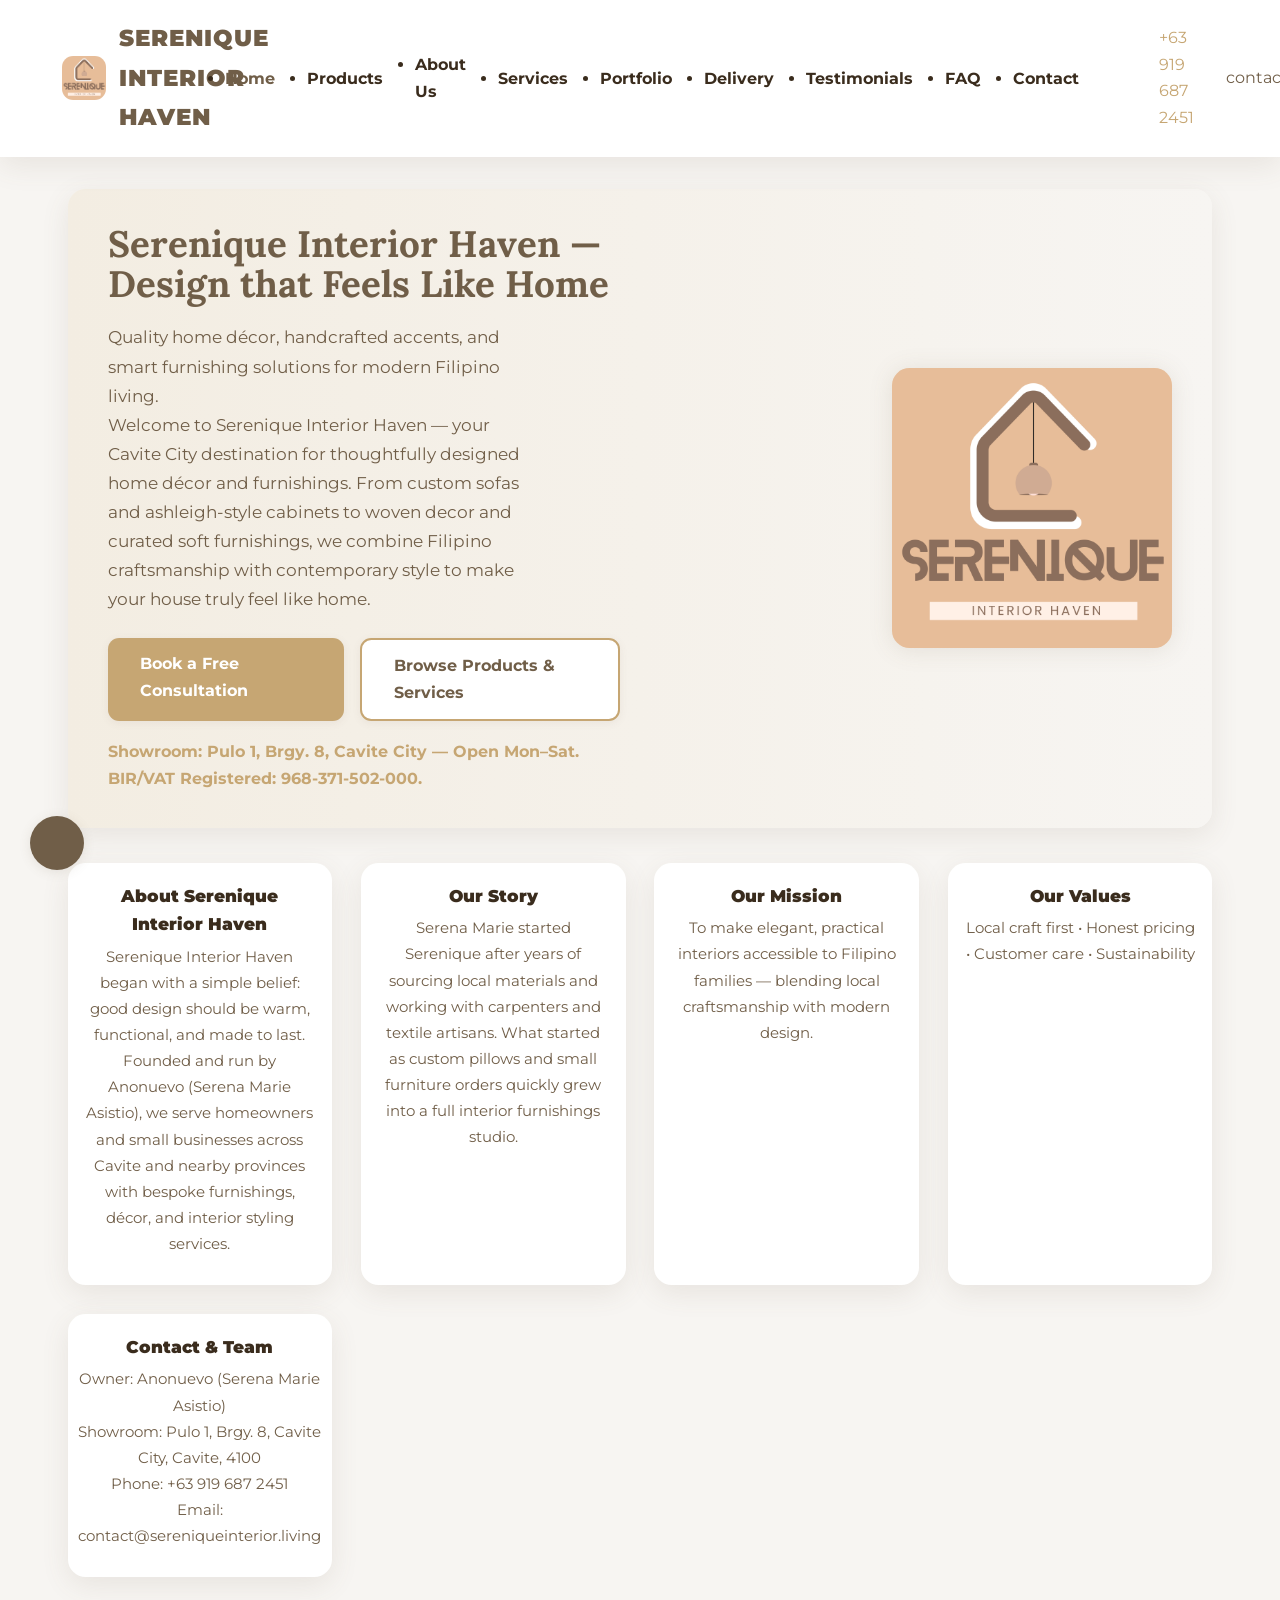
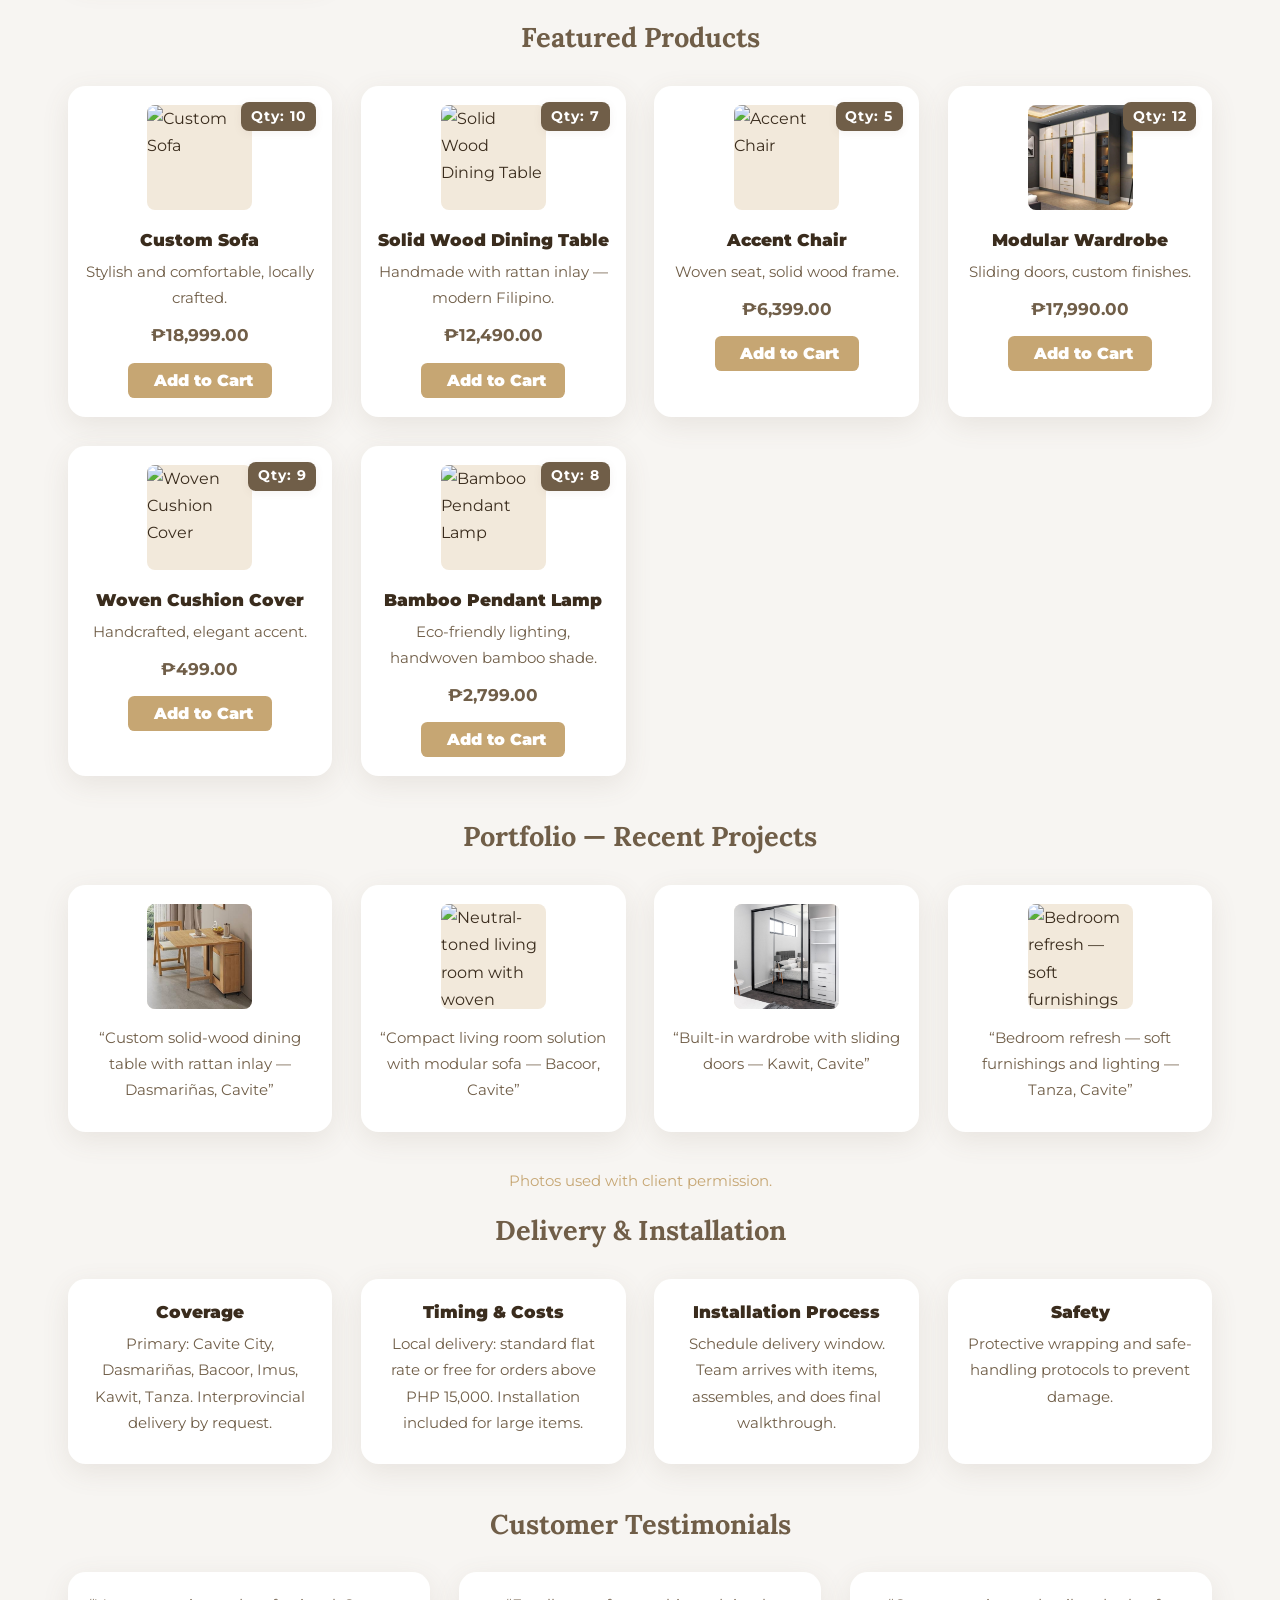
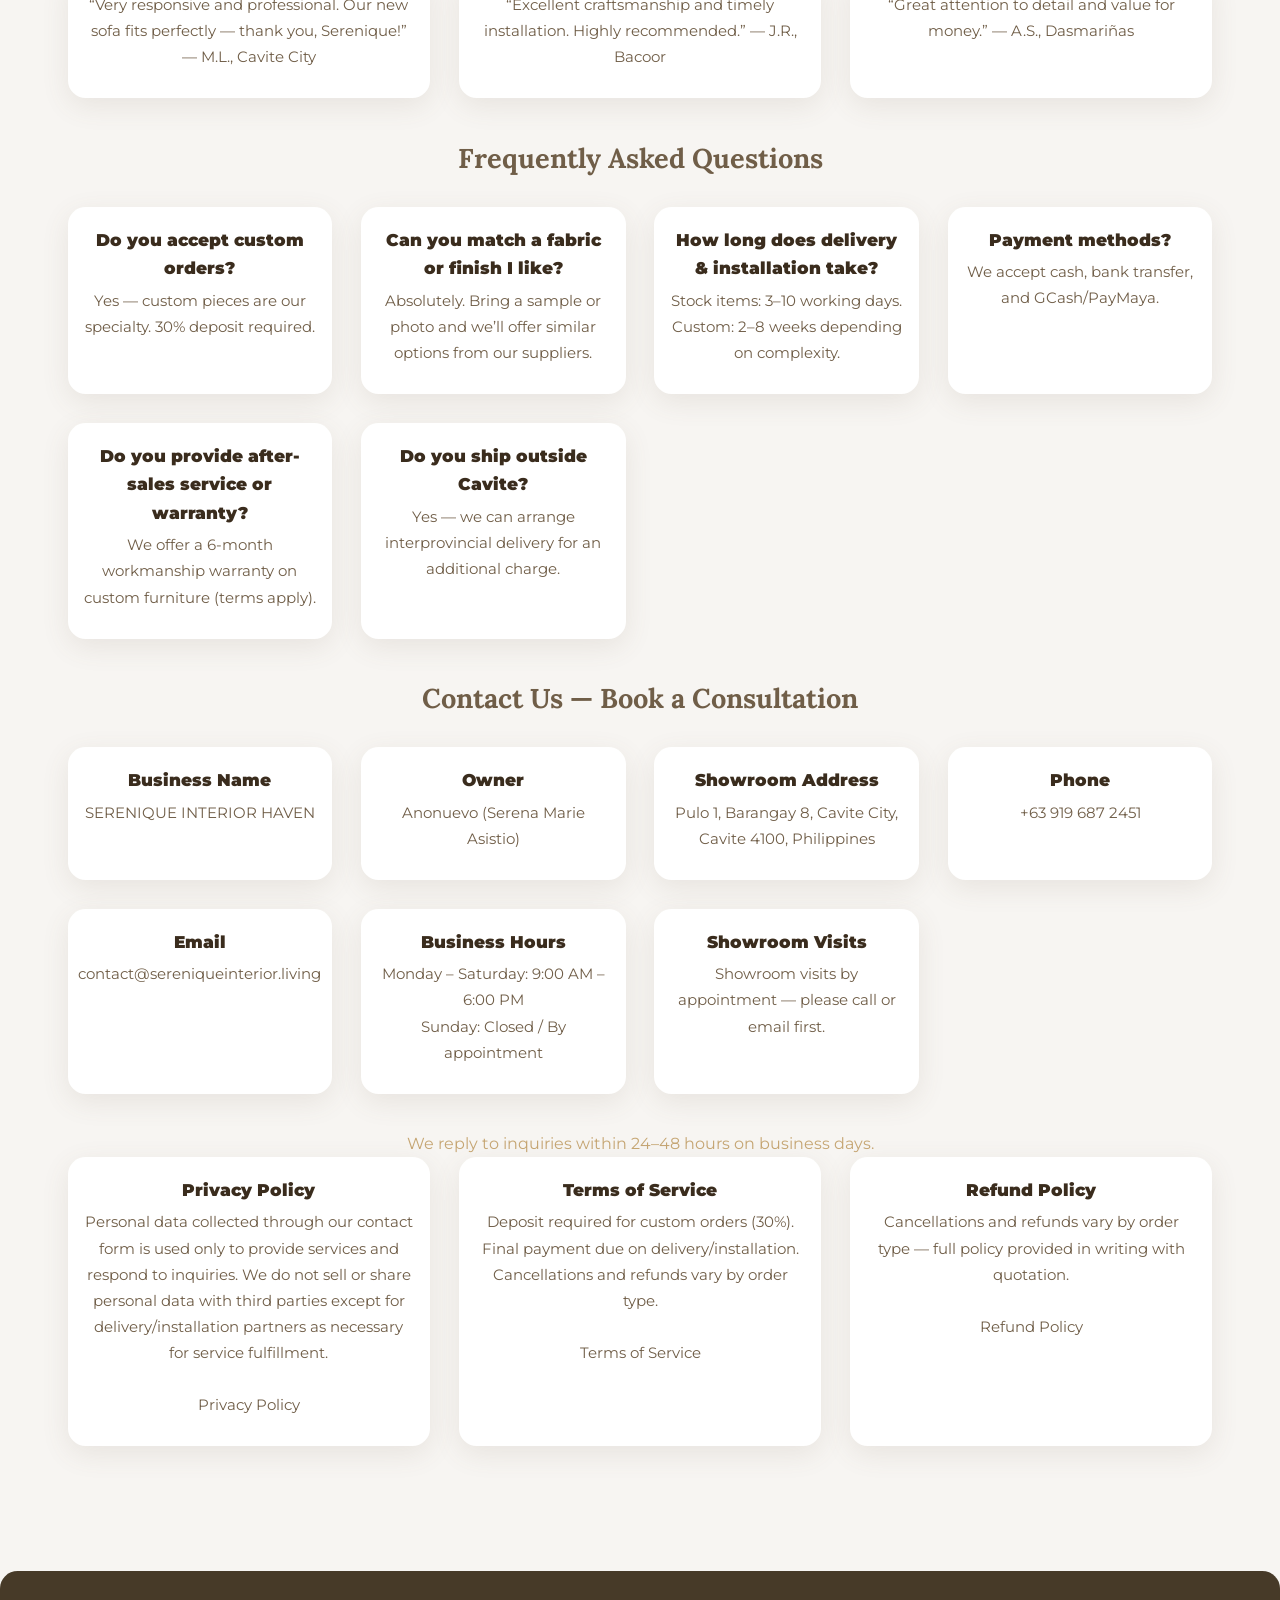
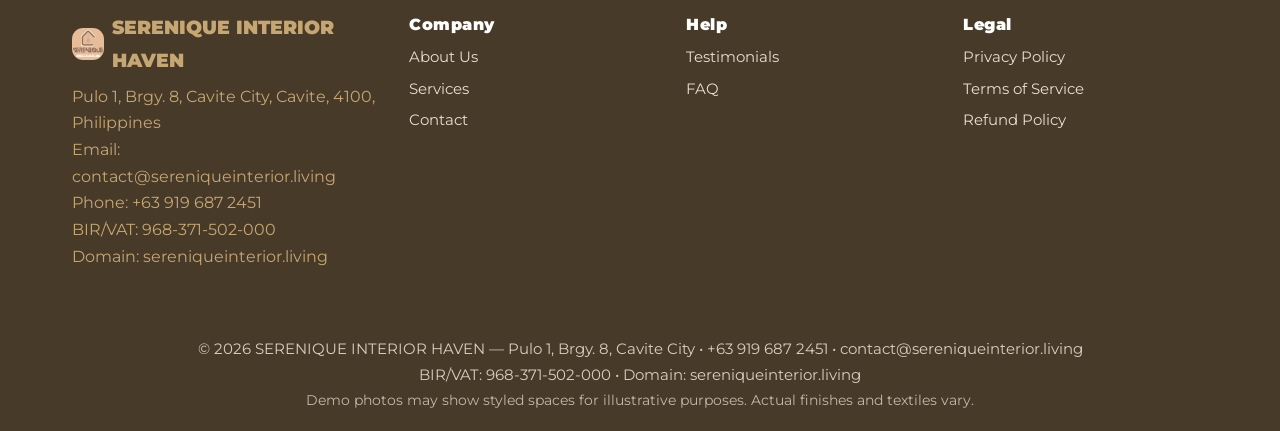
==== index.html @ 6a10dbe6 "Update index.html" ====
<!DOCTYPE html>
<html lang="en">
<head>
  <meta charset="UTF-8" />
  <meta name="viewport" content="width=device-width, initial-scale=1.0"/>
  <title>SERENIQUE INTERIOR HAVEN — Home Décor & Furnishings, Cavite City</title>
  <meta name="description" content="SERENIQUE INTERIOR HAVEN creates warm, modern Filipino interiors with quality furnishings, custom pieces, and reliable delivery across Cavite. Visit our showroom or book a consultation."/>
  <link rel="icon" type="image/png" href="image/LOGO.png"/>
  <!-- Google Fonts: Montserrat & Lora -->
  <link href="https://fonts.googleapis.com/css2?family=Montserrat:wght@400;700;900&family=Lora:wght@400;700&display=swap" rel="stylesheet"/>
  <!-- Remixicon for icons -->
  <link href="https://cdn.jsdelivr.net/npm/remixicon@4.5.0/fonts/remixicon.css" rel="stylesheet"/>
  <style>
    :root {
      --primary: #705e48;
      --accent: #c6a673;
      --text: #3a2c1d;
      --background: #f7f5f2;
      --white: #fff;
      --radius: 1.1rem;
      --shadow: 0 8px 28px 0 rgba(112,94,72,0.11);
      --border: 1px solid #e7e1d6;
      --footer-bg: #473a28;
      --section-bg: #f1ede8;
      --link-hover: #c6a673;
    }
    * { box-sizing: border-box; margin: 0; padding: 0; }
    body {
      font-family: 'Montserrat', Arial, sans-serif;
      background: var(--background);
      color: var(--text);
      min-height: 100vh;
      line-height: 1.7;
    }
    a {
      color: var(--primary); text-decoration: none; transition: color .2s;
    }
    a:hover { color: var(--link-hover);}
    img { max-width: 100%; display: block; border-radius: .7rem;}
    button, input {
      font-family: inherit; outline: none; border: none; background: none;
    }
    /* Header */
    .header {
      width: 100%; background: var(--white); box-shadow: var(--shadow);
      position: sticky; top: 0; z-index: 99;
    }
    .nav {
      display: flex; align-items: center; justify-content: space-between;
      max-width: 1220px; margin: 0 auto; padding: 1.2rem 2rem;
      position: relative;
    }
    .nav-logo {
      display: flex; align-items: center; gap: 0.8rem; font-size: 1.45rem; font-weight: 900; color: var(--primary); letter-spacing: 1px;
    }
    .nav-logo img { width: 44px; height: 44px; }
    .nav-list {
      display: flex; align-items: center; gap: 2rem;
    }
    .nav-link {
      color: var(--text); font-weight: 700; font-size: 1rem; padding: 0.2rem 0;
      position: relative; transition: color .2s;
    }
    .nav-link.active, .nav-link:hover { color: var(--primary);}
    .nav-actions { display: flex; align-items: center; gap: 1.2rem;}
    .nav-toggle {
      display: none; font-size: 2rem; background: none; border: none; cursor: pointer; color: var(--primary); margin-left: 1rem;
      z-index: 200;
    }
    .nav-contact {
      font-size: 0.98rem; color: var(--accent); margin-left: 2rem; display: flex; align-items: center; gap: 1rem;
    }
    /* Floating Cart Button */
    .floating-cart-btn {
      position: fixed; left: 30px; bottom: 30px; z-index: 150;
      background: var(--primary); color: var(--white); border-radius: 50%;
      width: 54px; height: 54px; display: flex; align-items: center; justify-content: center;
      font-size: 2rem; box-shadow: 0 2px 12px 0 rgba(112,94,72,0.13); cursor: pointer; border: none;
      transition: background .2s, color .2s, box-shadow .2s;
    }
    .floating-cart-btn:hover { background: var(--accent); color: var(--primary);}
    @media (max-width: 500px) {
      .floating-cart-btn { left: 10px; bottom: 10px; width: 42px; height: 42px; font-size: 1.3rem;}
    }
    /* Cart Sidebar & Overlay */
    .cart-overlay {
      position: fixed; top: 0; left: 0; width: 100vw; height: 100vh;
      background: rgba(112,94,72,0.14); z-index: 100; display: none;
    }
    .cart-overlay.active { display: block;}
    .cart-sidebar {
      position: fixed; top: 0; right: -100%; width: 350px; max-width: 96vw; height: 100%;
      background: var(--white); box-shadow: -2px 0 16px 0 rgba(112,94,72,0.12);
      z-index: 101; padding: 2rem 1.5rem; display: flex; flex-direction: column; transition: right .25s;
      overflow-y: auto;
    }
    .cart-sidebar.open { right: 0;}
    .cart-sidebar-header {
      display: flex; align-items: center; justify-content: space-between; margin-bottom: 2rem;
    }
    .cart-sidebar-title { font-size: 1.15rem; font-weight: 900; color: var(--primary);}
    .cart-sidebar-close {
      font-size: 1.7rem; color: var(--primary); cursor: pointer; background: none; border: none; transition: color .2s;
    }
    .cart-items { flex: 1; overflow-y: auto; display: flex; flex-direction: column; gap: 1.2rem;}
    .cart-item {
      display: flex; gap: 1rem; align-items: flex-start; border-bottom: 1px solid #e7e1d6; padding-bottom: 1rem;
    }
    .cart-item-img { width: 55px; height: 55px; object-fit: contain; border-radius: .6rem; background: #f2e9db;}
    .cart-item-details { flex: 1;}
    .cart-item-title { font-size: 1rem; font-weight: 700; margin-bottom: .12rem;}
    .cart-item-price { color: var(--primary); font-weight: 700; margin-bottom: .12rem; font-size: 0.97rem;}
    .cart-item-qty {
      display: flex; align-items: center; gap: .4rem; margin-top: .18rem;
    }
    .cart-item-qty-btn {
      font-size: 1.05rem; background: var(--section-bg); border-radius: .3rem; padding: 2px 7px; cursor: pointer;
      color: var(--primary); border: 1px solid #e7e1d6; transition: background .2s, color .2s;
    }
    .cart-item-qty-btn:hover { background: var(--primary); color: var(--white);}
    .cart-item-remove {
      color: #e14d4d; font-size: 1.13rem; margin-left: .5rem; cursor: pointer; background: none; border: none; transition: color .2s;
    }
    .cart-sidebar-footer {
      margin-top: 2rem; display: flex; align-items: center; justify-content: space-between; font-weight: 700; font-size: 1.05rem;
    }
    .cart-sidebar-footer .checkout-btn {
      padding: 0.6rem 1.3rem; background: var(--primary); color: var(--white); border-radius: .5rem; border: none;
      font-weight: 700; cursor: pointer; transition: background .2s;
    }
    .cart-sidebar-footer .checkout-btn:hover { background: var(--accent); color: var(--primary);}
    /* Main Content */
    main { max-width: 1180px; margin: 0 auto; padding: 2rem 1.1rem 3rem;}
    .hero {
      display: flex; align-items: center; justify-content: space-between; gap: 2.5rem;
      background: linear-gradient(90deg, #f3ede2 0%, #f7f5f2 100%);
      border-radius: var(--radius); padding: 2.2rem 2.5rem; margin-bottom: 2.2rem;
      box-shadow: var(--shadow); flex-wrap: wrap;
    }
    .hero-content { flex: 1; min-width: 260px;}
    .hero-title {
      font-size: 2.3rem; font-weight: 900; color: var(--primary); line-height: 1.1; margin-bottom: 1.1rem; font-family: 'Lora', serif;
    }
    .hero-desc { color: #705e48; font-size: 1.07rem; margin-bottom: 1.5rem; max-width: 430px;}
    .hero-btns { display: flex; gap: 1.05rem;}
    .btn-primary, .btn-secondary {
      padding: 0.8rem 2rem; font-size: 1rem; border-radius: .7rem; font-weight: 700;
      cursor: pointer; transition: background .2s, color .2s, box-shadow .2s; box-shadow: 0 2px 8px 0 rgba(112,94,72,0.08);
      outline: none; border: none;
    }
    .btn-primary { background: var(--accent); color: var(--white);}
    .btn-primary:hover { background: var(--primary); color: var(--accent);}
    .btn-secondary { background: var(--white); color: var(--primary); border: 2px solid var(--accent);}
    .btn-secondary:hover { background: var(--accent); color: var(--white);}
    .hero-img-container { min-width: 220px; flex: 1; display: flex; justify-content: flex-end; align-items: center;}
    .hero-img { width: 280px; max-width: 100%; border-radius: var(--radius); box-shadow: 0 2px 24px 0 rgba(112,94,72,.13); background: #f2e9db; object-fit: contain;}
    /* Product Section */
    .section-title {
      font-size: 1.7rem; color: var(--primary); font-weight: 900; text-align: center; margin-bottom: 1.6rem; margin-top: .8rem; font-family: 'Lora', serif;
    }
    .products-grid {
      display: grid; grid-template-columns: repeat(auto-fit, minmax(220px, 1fr)); gap: 1.8rem; margin-bottom: 2.3rem;
    }
    .product-card {
      background: var(--white); border-radius: var(--radius); box-shadow: var(--shadow); padding: 1.2rem 1rem;
      display: flex; flex-direction: column; align-items: center; transition: transform .18s, box-shadow .2s; position: relative;
    }
    .product-card:hover { transform: translateY(-5px) scale(1.03); box-shadow: 0 11px 28px 0 rgba(112,94,72,.15);}
    .product-img { width: 105px; height: 105px; object-fit: contain; margin-bottom: 1rem; background: #f2e9db; border-radius: .5rem;}
    .product-name { font-weight: 900; font-size: 1.05rem; text-align: center; margin-bottom: .3rem;}
    .product-desc { font-size: 0.96rem; color: #705e48; margin-bottom: 0.55rem; text-align: center;}
    .product-stock { font-size: 0.93rem; margin-bottom: 0.2rem; color: var(--accent);}
    .product-price { font-weight: 700; font-size: 1.08rem; color: var(--primary); margin-bottom: .8rem;}
    .product-add {
      background: var(--accent); color: var(--white); border-radius: .4rem; padding: 0.5rem 1.2rem; font-weight: 900; cursor: pointer; font-size: 1rem; border: none;
      transition: background .2s; display: flex; align-items: center; gap: .4rem;
    }
    .product-add:hover { background: var(--primary); color: var(--accent);}
    .product-badge {
      position: absolute; top: 1rem; right: 1rem; background: var(--primary); color: var(--white); font-weight: 700; font-size: .87rem;
      padding: 0.17rem 0.6rem; border-radius: .5rem; letter-spacing: 1px; box-shadow: 0 2px 8px 0 rgba(112,94,72,0.08);
    }
    /* Footer */
    .footer {
      background: var(--footer-bg); color: var(--white); padding: 2.5rem 0 1.1rem; margin-top: 2.5rem; border-radius: var(--radius) var(--radius) 0 0;
    }
    .footer-container {
      max-width: 1200px; margin: 0 auto; display: flex; flex-wrap: wrap; gap: 2rem; justify-content: space-between; align-items: flex-start; padding: 0 2rem;
    }
    .footer-brand { flex: 1 1 220px; margin-bottom: 2rem;}
    .footer-logo {
      display: flex; align-items: center; font-size: 1.2rem; font-weight: 900; gap: .5rem; margin-bottom: 0.45rem; color: var(--accent);
    }
    .footer-logo img { width: 32px; height: 32px; }
    .footer-desc { color: #c6a673; font-size: 0.98rem; margin-bottom: .6rem;}
    .footer-links-group { flex: 1 1 160px; margin-bottom: 2rem;}
    .footer-links-title { font-size: 1rem; font-weight: 900; margin-bottom: .35rem; letter-spacing: .5px;}
    .footer-links { display: flex; flex-direction: column; gap: .35rem;}
    .footer-link { color: #f2e9db; font-size: .96rem; transition: color .2s; opacity: .94;}
    .footer-link:hover { color: var(--accent);}
    .footer-bottom { text-align: center; font-size: .95rem; color: #f2e9db; margin-top: 1.5rem; opacity: .85;}
    .footer-bottom a { color: #fff; font-weight: 700; text-decoration: underline; transition: color .2s;}
    .footer-bottom a:hover { color: var(--accent);}
    @media (max-width: 1100px) {
      .hero { flex-direction: column; text-align: center; }
      .hero-content, .hero-img-container { justify-content: center; }
      .hero-img { margin: 1.5rem auto 0 auto;}
    }
    @media (max-width: 900px) {
      .nav-list { gap: 1.1rem; }
      .footer-container { flex-direction: column; gap: 2.2rem; align-items: flex-start; }
    }
    @media (max-width: 700px) {
      .nav { padding: 1.1rem .7rem;}
      .main { padding: 1.2rem .5rem 2rem;}
      .products-grid { gap: .7rem;}
      .footer-container { padding: 0 1rem; }
      .nav-list {
        position: fixed; top: 0; right: -100vw; width: 80vw; height: 100vh; background: var(--white);
        flex-direction: column; gap: 1.6rem; padding-top: 4rem; z-index: 120; transition: right .25s;
        box-shadow: -2px 0 18px 0 rgba(112,94,72,0.09);
      }
      .nav-list.open { right: 0;}
      .nav-toggle { display: block;}
      .nav-close {
        display: none;
      }
      .nav-list .nav-close {
        display: block;
        position: absolute;
        top: 1.1rem;
        right: 1.3rem;
        background: none;
        border: none;
        font-size: 1.7rem; color: var(--primary); cursor: pointer; z-index: 999;
      }
    }
    @media (max-width: 600px) {
      .hero { padding: 1rem .6rem;}
      .footer { padding: 1.2rem 0 .9rem;}
    }
    @media (max-width: 430px) {
      .cart-sidebar { width: 98vw; padding: 1rem .5rem;}
      .footer-logo img { width: 24px; height: 24px;}
    }
  </style>
</head>
<body>
  <header class="header" id="header">
    <nav class="nav">
      <a href="index.html" class="nav-logo">
        <img src="image/LOGO.png" alt="SERENIQUE INTERIOR HAVEN Logo"/>
        SERENIQUE INTERIOR HAVEN
      </a>
      <ul class="nav-list" id="nav-list">
        <li><a href="index.html" class="nav-link active">Home</a></li>
        <li><a href="#shop" class="nav-link">Products</a></li>
        <li><a href="#about" class="nav-link">About Us</a></li>
        <li><a href="#services" class="nav-link">Services</a></li>
        <li><a href="#portfolio" class="nav-link">Portfolio</a></li>
        <li><a href="#delivery" class="nav-link">Delivery</a></li>
        <li><a href="#testimonials" class="nav-link">Testimonials</a></li>
        <li><a href="#faq" class="nav-link">FAQ</a></li>
        <li><a href="#contact" class="nav-link">Contact</a></li>
        <button class="nav-close" id="nav-close" aria-label="Close menu"><i class="ri-close-line"></i></button>
      </ul>
      <div class="nav-actions">
        <div class="nav-contact">
          <i class="ri-phone-line"></i> +63 919 687 2451
          <i class="ri-mail-send-line"></i> <a href="mailto:contact@sereniqueinterior.living">contact@sereniqueinterior.living</a>
        </div>
        <button class="nav-toggle" id="nav-toggle" aria-label="Open menu"><i class="ri-menu-3-line"></i></button>
      </div>
    </nav>
  </header>

  <!-- Floating Cart Button -->
  <button class="floating-cart-btn" id="cart-btn" aria-label="Open cart">
    <i class="ri-shopping-basket-2-line"></i>
  </button>

  <!-- Cart Sidebar & Overlay -->
  <div class="cart-overlay" id="cart-overlay"></div>
  <aside class="cart-sidebar" id="cart-sidebar" aria-label="Shopping cart">
    <div class="cart-sidebar-header">
      <div class="cart-sidebar-title">Shopping Cart</div>
      <button class="cart-sidebar-close" id="cart-close-btn" aria-label="Close cart"><i class="ri-close-line"></i></button>
    </div>
    <div class="cart-items" id="cart-items">
      <!-- Cart items will be rendered here by JS -->
    </div>
    <div class="cart-sidebar-footer">
      <span><span id="cart-items-count">0</span> items | <span id="cart-total">₱0</span></span>
      <button class="checkout-btn" id="checkout-btn">Checkout</button>
    </div>
  </aside>

  <main>
    <!-- Hero Section -->
    <section class="hero" id="home">
      <div class="hero-content">
        <h1 class="hero-title">Serenique Interior Haven — Design that Feels Like Home</h1>
        <div class="hero-desc">
          Quality home décor, handcrafted accents, and smart furnishing solutions for modern Filipino living.<br>
          Welcome to Serenique Interior Haven — your Cavite City destination for thoughtfully designed home décor and furnishings. From custom sofas and ashleigh-style cabinets to woven decor and curated soft furnishings, we combine Filipino craftsmanship with contemporary style to make your house truly feel like home.
        </div>
        <div class="hero-btns">
          <a href="#contact" class="btn-primary">Book a Free Consultation</a>
          <a href="#shop" class="btn-secondary">Browse Products & Services</a>
        </div>
        <div style="margin-top:1.1rem; color:var(--accent);font-weight:700;font-size:.98rem;">
          Showroom: Pulo 1, Brgy. 8, Cavite City — Open Mon–Sat.<br>
          BIR/VAT Registered: 968-371-502-000.
        </div>
      </div>
      <div class="hero-img-container">
        <img src="image/LOGO.png" alt="Cozy modern living room with Filipino woven accents — Serenique Interior Haven installation" class="hero-img"/>
      </div>
    </section>

    <!-- About Us -->
    <section class="products-grid" id="about">
      <div class="product-card">
        <div class="product-name">About Serenique Interior Haven</div>
        <div class="product-desc">
          Serenique Interior Haven began with a simple belief: good design should be warm, functional, and made to last. Founded and run by Anonuevo (Serena Marie Asistio), we serve homeowners and small businesses across Cavite and nearby provinces with bespoke furnishings, décor, and interior styling services.
        </div>
      </div>
      <div class="product-card">
        <div class="product-name">Our Story</div>
        <div class="product-desc">
          Serena Marie started Serenique after years of sourcing local materials and working with carpenters and textile artisans. What started as custom pillows and small furniture orders quickly grew into a full interior furnishings studio.
        </div>
      </div>
      <div class="product-card">
        <div class="product-name">Our Mission</div>
        <div class="product-desc">
          To make elegant, practical interiors accessible to Filipino families — blending local craftsmanship with modern design.
        </div>
      </div>
      <div class="product-card">
        <div class="product-name">Our Values</div>
        <div class="product-desc">
          Local craft first • Honest pricing • Customer care • Sustainability
        </div>
      </div>
      <div class="product-card">
        <div class="product-name">Contact & Team</div>
        <div class="product-desc">
          Owner: Anonuevo (Serena Marie Asistio)<br>
          Showroom: Pulo 1, Brgy. 8, Cavite City, Cavite, 4100<br>
          Phone: +63 919 687 2451<br>
          Email: contact@sereniqueinterior.living
        </div>
      </div>
    </section>

    <!-- Products & Services -->
    <section id="shop">
      <h2 class="section-title">Featured Products</h2>
      <div class="products-grid" id="products-grid">
        <div class="product-card" data-id="1">
          <span class="product-badge">Qty: 10</span>
          <img src="image/PICTURES 1.png" alt="Custom Sofa" class="product-img"/>
          <div class="product-name">Custom Sofa</div>
          <div class="product-desc">Stylish and comfortable, locally crafted.</div>
          <div class="product-price">₱18,999.00</div>
          <button class="product-add"><i class="ri-shopping-cart-2-line"></i> Add to Cart</button>
        </div>
        <div class="product-card" data-id="2">
          <span class="product-badge">Qty: 7</span>
          <img src="image/PICTURES 2.png" alt="Solid Wood Dining Table" class="product-img"/>
          <div class="product-name">Solid Wood Dining Table</div>
          <div class="product-desc">Handmade with rattan inlay — modern Filipino.</div>
          <div class="product-price">₱12,490.00</div>
          <button class="product-add"><i class="ri-shopping-cart-2-line"></i> Add to Cart</button>
        </div>
        <div class="product-card" data-id="3">
          <span class="product-badge">Qty: 5</span>
          <img src="image/PICTURES 3.png" alt="Accent Chair" class="product-img"/>
          <div class="product-name">Accent Chair</div>
          <div class="product-desc">Woven seat, solid wood frame.</div>
          <div class="product-price">₱6,399.00</div>
          <button class="product-add"><i class="ri-shopping-cart-2-line"></i> Add to Cart</button>
        </div>
        <div class="product-card" data-id="4">
          <span class="product-badge">Qty: 12</span>
          <img src="image/PICTURES 4.png" alt="Modular Wardrobe" class="product-img"/>
          <div class="product-name">Modular Wardrobe</div>
          <div class="product-desc">Sliding doors, custom finishes.</div>
          <div class="product-price">₱17,990.00</div>
          <button class="product-add"><i class="ri-shopping-cart-2-line"></i> Add to Cart</button>
        </div>
        <div class="product-card" data-id="5">
          <span class="product-badge">Qty: 9</span>
          <img src="image/PICTURES 5.png" alt="Woven Cushion Cover" class="product-img"/>
          <div class="product-name">Woven Cushion Cover</div>
          <div class="product-desc">Handcrafted, elegant accent.</div>
          <div class="product-price">₱499.00</div>
          <button class="product-add"><i class="ri-shopping-cart-2-line"></i> Add to Cart</button>
        </div>
        <!-- Product Added -->
        <div class="product-card" data-id="6">
          <span class="product-badge">Qty: 8</span>
          <img src="image/PICTURES 6.png" alt="Bamboo Pendant Lamp" class="product-img"/>
          <div class="product-name">Bamboo Pendant Lamp</div>
          <div class="product-desc">Eco-friendly lighting, handwoven bamboo shade.</div>
          <div class="product-price">₱2,799.00</div>
          <button class="product-add"><i class="ri-shopping-cart-2-line"></i> Add to Cart</button>
        </div>
      </div>
    </section>

    <!-- Portfolio / Gallery -->
    <section id="portfolio">
      <h2 class="section-title">Portfolio — Recent Projects</h2>
      <div class="products-grid">
        <div class="product-card">
          <img src="image/PICTURES 7.png" alt="Serenique custom dining table installation in Dasmariñas" class="product-img"/>
          <div class="product-desc">
            “Custom solid-wood dining table with rattan inlay — Dasmariñas, Cavite”
          </div>
        </div>
        <div class="product-card">
          <img src="image/PICTURES 8.png" alt="Neutral-toned living room with woven accents — Cavite home" class="product-img"/>
          <div class="product-desc">
            “Compact living room solution with modular sofa — Bacoor, Cavite”
          </div>
        </div>
        <div class="product-card">
          <img src="image/PICTURES 9.png" alt="Built-in wardrobe with sliding doors — Kawit, Cavite" class="product-img"/>
          <div class="product-desc">
            “Built-in wardrobe with sliding doors — Kawit, Cavite”
          </div>
        </div>
        <div class="product-card">
          <img src="image/PICTURES 10.png" alt="Bedroom refresh — soft furnishings and lighting — Tanza, Cavite" class="product-img"/>
          <div class="product-desc">
            “Bedroom refresh — soft furnishings and lighting — Tanza, Cavite”
          </div>
        </div>
      </div>
      <div style="text-align:center;font-size:.95rem;color:var(--accent);margin-top:.7rem;">
        Photos used with client permission.
      </div>
    </section>

    <!-- Delivery & Installation -->
    <section id="delivery">
      <h2 class="section-title">Delivery & Installation</h2>
      <div class="products-grid">
        <div class="product-card">
          <div class="product-name">Coverage</div>
          <div class="product-desc">Primary: Cavite City, Dasmariñas, Bacoor, Imus, Kawit, Tanza. Interprovincial delivery by request.</div>
        </div>
        <div class="product-card">
          <div class="product-name">Timing & Costs</div>
          <div class="product-desc">Local delivery: standard flat rate or free for orders above PHP 15,000. Installation included for large items.</div>
        </div>
        <div class="product-card">
          <div class="product-name">Installation Process</div>
          <div class="product-desc">Schedule delivery window. Team arrives with items, assembles, and does final walkthrough.</div>
        </div>
        <div class="product-card">
          <div class="product-name">Safety</div>
          <div class="product-desc">Protective wrapping and safe-handling protocols to prevent damage.</div>
        </div>
      </div>
    </section>

    <!-- Testimonials -->
    <section id="testimonials">
      <h2 class="section-title">Customer Testimonials</h2>
      <div class="products-grid">
        <div class="product-card">
          <div class="product-desc">
            “Very responsive and professional. Our new sofa fits perfectly — thank you, Serenique!” — M.L., Cavite City
          </div>
        </div>
        <div class="product-card">
          <div class="product-desc">
            “Excellent craftsmanship and timely installation. Highly recommended.” — J.R., Bacoor
          </div>
        </div>
        <div class="product-card">
          <div class="product-desc">
            “Great attention to detail and value for money.” — A.S., Dasmariñas
          </div>
        </div>
      </div>
    </section>

    <!-- FAQ -->
    <section id="faq">
      <h2 class="section-title">Frequently Asked Questions</h2>
      <div class="products-grid">
        <div class="product-card">
          <div class="product-name">Do you accept custom orders?</div>
          <div class="product-desc">Yes — custom pieces are our specialty. 30% deposit required.</div>
        </div>
        <div class="product-card">
          <div class="product-name">Can you match a fabric or finish I like?</div>
          <div class="product-desc">Absolutely. Bring a sample or photo and we’ll offer similar options from our suppliers.</div>
        </div>
        <div class="product-card">
          <div class="product-name">How long does delivery & installation take?</div>
          <div class="product-desc">Stock items: 3–10 working days. Custom: 2–8 weeks depending on complexity.</div>
        </div>
        <div class="product-card">
          <div class="product-name">Payment methods?</div>
          <div class="product-desc">We accept cash, bank transfer, and GCash/PayMaya.</div>
        </div>
        <div class="product-card">
          <div class="product-name">Do you provide after-sales service or warranty?</div>
          <div class="product-desc">We offer a 6-month workmanship warranty on custom furniture (terms apply).</div>
        </div>
        <div class="product-card">
          <div class="product-name">Do you ship outside Cavite?</div>
          <div class="product-desc">Yes — we can arrange interprovincial delivery for an additional charge.</div>
        </div>
      </div>
    </section>

    <!-- Contact -->
    <section id="contact">
      <h2 class="section-title">Contact Us — Book a Consultation</h2>
      <div class="products-grid">
        <div class="product-card">
          <div class="product-name">Business Name</div>
          <div class="product-desc">SERENIQUE INTERIOR HAVEN</div>
        </div>
        <div class="product-card">
          <div class="product-name">Owner</div>
          <div class="product-desc">Anonuevo (Serena Marie Asistio)</div>
        </div>
        <div class="product-card">
          <div class="product-name">Showroom Address</div>
          <div class="product-desc">Pulo 1, Barangay 8, Cavite City, Cavite 4100, Philippines</div>
        </div>
        <div class="product-card">
          <div class="product-name">Phone</div>
          <div class="product-desc"><a href="tel:+639196872451">+63 919 687 2451</a></div>
        </div>
        <div class="product-card">
          <div class="product-name">Email</div>
          <div class="product-desc"><a href="mailto:contact@sereniqueinterior.living">contact@sereniqueinterior.living</a></div>
        </div>
        <div class="product-card">
          <div class="product-name">Business Hours</div>
          <div class="product-desc">Monday – Saturday: 9:00 AM – 6:00 PM<br>Sunday: Closed / By appointment</div>
        </div>
        <div class="product-card">
          <div class="product-name">Showroom Visits</div>
          <div class="product-desc">Showroom visits by appointment — please call or email first.</div>
        </div>
      </div>
      <div style="text-align:center;font-size:.97rem;color:var(--accent);margin-top:.8rem;">
        We reply to inquiries within 24–48 hours on business days.
      </div>
    </section>

    <!-- Policy Links Section -->
    <section class="products-grid" id="policies">
      <div class="product-card">
        <div class="product-name">Privacy Policy</div>
        <div class="product-desc">
          Personal data collected through our contact form is used only to provide services and respond to inquiries. We do not sell or share personal data with third parties except for delivery/installation partners as necessary for service fulfillment.<br><br>
          <a href="privacy-policy.html">Privacy Policy</a>
        </div>
      </div>
      <div class="product-card">
        <div class="product-name">Terms of Service</div>
        <div class="product-desc">
          Deposit required for custom orders (30%). Final payment due on delivery/installation. Cancellations and refunds vary by order type.<br><br>
          <a href="terms.html">Terms of Service</a>
        </div>
      </div>
      <div class="product-card">
        <div class="product-name">Refund Policy</div>
        <div class="product-desc">
          Cancellations and refunds vary by order type — full policy provided in writing with quotation.<br><br>
          <a href="refund-policy.html">Refund Policy</a>
        </div>
      </div>
    </section>
  </main>

  <footer class="footer">
    <div class="footer-container">
      <div class="footer-brand">
        <div class="footer-logo">
          <img src="image/LOGO.png" alt="SERENIQUE INTERIOR HAVEN Logo"/>
          SERENIQUE INTERIOR HAVEN
        </div>
        <div class="footer-desc">
          Pulo 1, Brgy. 8, Cavite City, Cavite, 4100, Philippines<br>
          Email: <a href="mailto:contact@sereniqueinterior.living" style="color:var(--accent);">contact@sereniqueinterior.living</a><br>
          Phone: <a href="tel:+639196872451" style="color:var(--accent);">+63 919 687 2451</a><br>
          BIR/VAT: 968-371-502-000<br>Domain: sereniqueinterior.living
        </div>
      </div>
      <div class="footer-links-group">
        <div class="footer-links-title">Company</div>
        <div class="footer-links">
          <a href="#about" class="footer-link">About Us</a>
          <a href="#services" class="footer-link">Services</a>
          <a href="#contact" class="footer-link">Contact</a>
        </div>
      </div>
      <div class="footer-links-group">
        <div class="footer-links-title">Help</div>
        <div class="footer-links">
          <a href="#testimonials" class="footer-link">Testimonials</a>
          <a href="#faq" class="footer-link">FAQ</a>
        </div>
      </div>
      <div class="footer-links-group">
        <div class="footer-links-title">Legal</div>
        <div class="footer-links">
          <a href="privacy-policy.html" class="footer-link">Privacy Policy</a>
          <a href="terms.html" class="footer-link">Terms of Service</a>
          <a href="refund-policy.html" class="footer-link">Refund Policy</a>
        </div>
      </div>
    </div>
    <div class="footer-bottom">
      &copy; <span id="footer-year"></span> SERENIQUE INTERIOR HAVEN — Pulo 1, Brgy. 8, Cavite City • +63 919 687 2451 • contact@sereniqueinterior.living<br>
      BIR/VAT: 968-371-502-000 • Domain: sereniqueinterior.living<br>
      <span style="font-size:.90rem;opacity:.85;">Demo photos may show styled spaces for illustrative purposes. Actual finishes and textiles vary.</span>
    </div>
  </footer>

  <!-- Scripts -->
  <script>
    // Navigation for mobile
    const navToggle = document.getElementById('nav-toggle');
    const navClose = document.getElementById('nav-close');
    const navList = document.getElementById('nav-list');
    navToggle && navToggle.addEventListener('click', () => { navList.classList.add('open'); });
    navClose && navClose.addEventListener('click', () => { navList.classList.remove('open'); });
    document.querySelectorAll('.nav-link').forEach(link => {
      link.addEventListener('click', () => navList.classList.remove('open'));
    });

    // Cart functionality
    let cart = [];
    const products = [
      {
        id: 1,
        name: "Custom Sofa",
        price: 18999.00,
        img: "image/PICTURES .png"
      },
      {
        id: 2,
        name: "Solid Wood Dining Table",
        price: 12490.00,
        img: "image/PICTURES .png"
      },
      {
        id: 3,
        name: "Accent Chair",
        price: 6399.00,
        img: "image/PICTURES .png"
      },
      {
        id: 4,
        name: "Modular Wardrobe",
        price: 17990.00,
        img: "image/PICTURES .png"
      },
      {
        id: 5,
        name: "Woven Cushion Cover",
        price: 499.00,
        img: "image/PICTURES .png"
      },
      {
        id: 6,
        name: "Bamboo Pendant Lamp",
        price: 2799.00,
        img: "image/PICTURES .png"
      }
    ];

    const cartBtn = document.getElementById('cart-btn');
    const cartSidebar = document.getElementById('cart-sidebar');
    const cartCloseBtn = document.getElementById('cart-close-btn');
    const cartOverlay = document.getElementById('cart-overlay');
    const cartItemsContainer = document.getElementById('cart-items');
    const cartItemsCount = document.getElementById('cart-items-count');
    const cartTotal = document.getElementById('cart-total');
    const checkoutBtn = document.getElementById('checkout-btn');

    function openCart() {
      cartSidebar.classList.add('open');
      cartOverlay.classList.add('active');
      document.body.style.overflow = 'hidden';
    }
    function closeCart() {
      cartSidebar.classList.remove('open');
      cartOverlay.classList.remove('active');
      document.body.style.overflow = '';
    }
    cartBtn && cartBtn.addEventListener('click', openCart);
    cartCloseBtn && cartCloseBtn.addEventListener('click', closeCart);
    cartOverlay && cartOverlay.addEventListener('click', closeCart);

    // Add to cart logic
    document.querySelectorAll('.product-add').forEach((btn, idx) => {
      btn.addEventListener('click', function() {
        const card = btn.closest('.product-card');
        const pid = parseInt(card.getAttribute('data-id'));
        addToCart(pid);
      });
    });

    function addToCart(productId) {
      const prod = products.find(p => p.id === productId);
      const itemIndex = cart.findIndex(i => i.id === productId);
      if (itemIndex > -1) {
        cart[itemIndex].qty += 1;
      } else {
        cart.push({
          id: prod.id,
          name: prod.name,
          price: prod.price,
          img: prod.img,
          qty: 1
        });
      }
      renderCart();
    }

    function increaseQty(productId) {
      const item = cart.find(i => i.id === productId);
      if (item) {
        item.qty += 1;
        renderCart();
      }
    }

    function decreaseQty(productId) {
      const item = cart.find(i => i.id === productId);
      if (item && item.qty > 1) {
        item.qty -= 1;
        renderCart();
      }
    }

    function removeItem(productId) {
      cart = cart.filter(i => i.id !== productId);
      renderCart();
    }

    function renderCart() {
      cartItemsContainer.innerHTML = '';
      if (cart.length === 0) {
        cartItemsContainer.innerHTML = '<div style="text-align:center;color:#aaa;font-size:1rem;">Your cart is empty.</div>';
      } else {
        cart.forEach(item => {
          const div = document.createElement('div');
          div.className = 'cart-item';
          div.innerHTML = `
            <img src="${item.img}" alt="${item.name}" class="cart-item-img">
            <div class="cart-item-details">
              <div class="cart-item-title">${item.name}</div>
              <div class="cart-item-price">₱${item.price.toLocaleString()}</div>
              <div class="cart-item-qty">
                <button class="cart-item-qty-btn" aria-label="Decrease quantity"><i class="ri-subtract-line"></i></button>
                <span>${item.qty}</span>
                <button class="cart-item-qty-btn" aria-label="Increase quantity"><i class="ri-add-line"></i></button>
                <button class="cart-item-remove" aria-label="Remove item"><i class="ri-delete-bin-6-line"></i></button>
              </div>
            </div>
          `;
          // Decrease qty
          div.querySelector('.cart-item-qty-btn[aria-label="Decrease quantity"]').addEventListener('click', function() {
            decreaseQty(item.id);
          });
          // Increase qty
          div.querySelector('.cart-item-qty-btn[aria-label="Increase quantity"]').addEventListener('click', function() {
            increaseQty(item.id);
          });
          // Remove item
          div.querySelector('.cart-item-remove').addEventListener('click', function() {
            removeItem(item.id);
          });
          cartItemsContainer.appendChild(div);
        });
      }
      // Update footer
      cartItemsCount.textContent = cart.reduce((total, i) => total + i.qty, 0);
      cartTotal.textContent = '₱' + cart.reduce((total, i) => total + i.qty * i.price, 0).toLocaleString(undefined, {minimumFractionDigits:2});
    }

    // Initial cart render (empty)
    renderCart();

    // Footer year
    document.getElementById('footer-year').textContent = new Date().getFullYear();

    // Checkout button - redirect to order-summary.html
    checkoutBtn && checkoutBtn.addEventListener('click', function() {
      window.location.href = "order-summary.html";
    });
  </script>
</body>
</html>
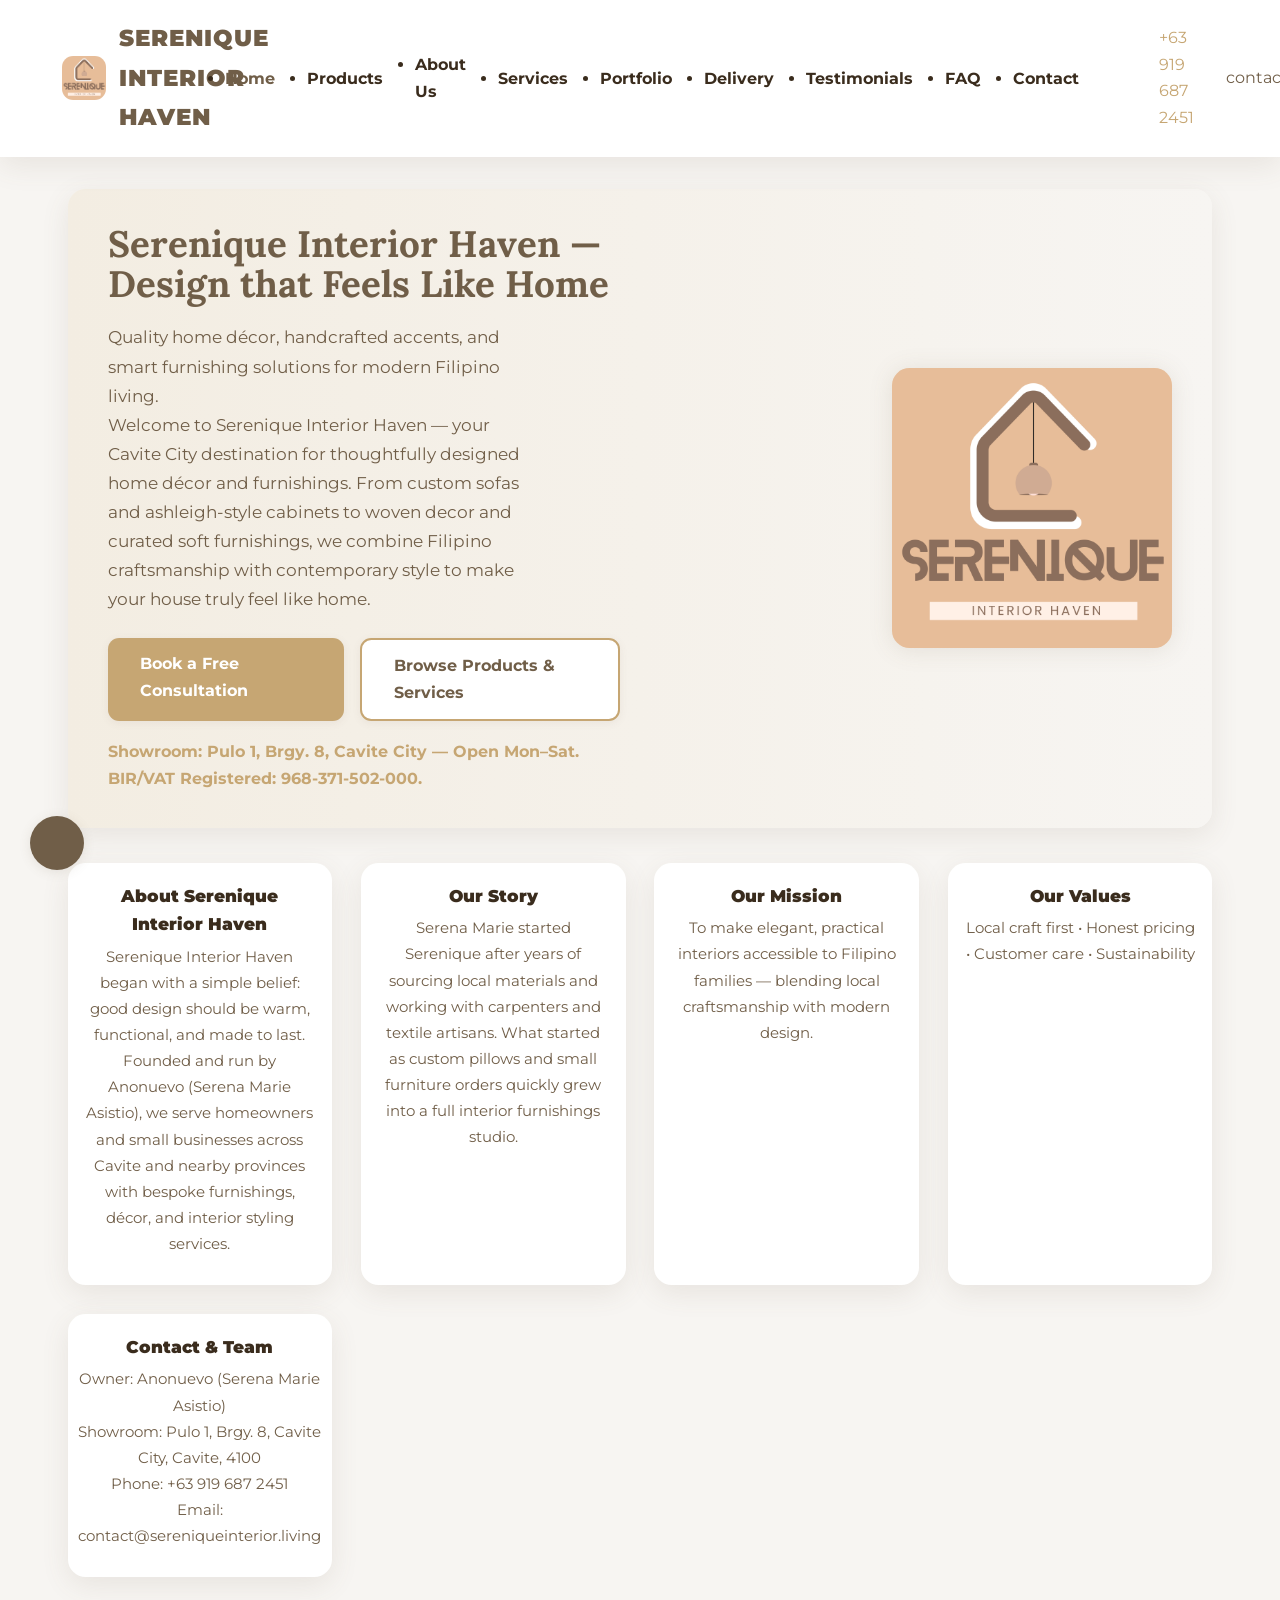
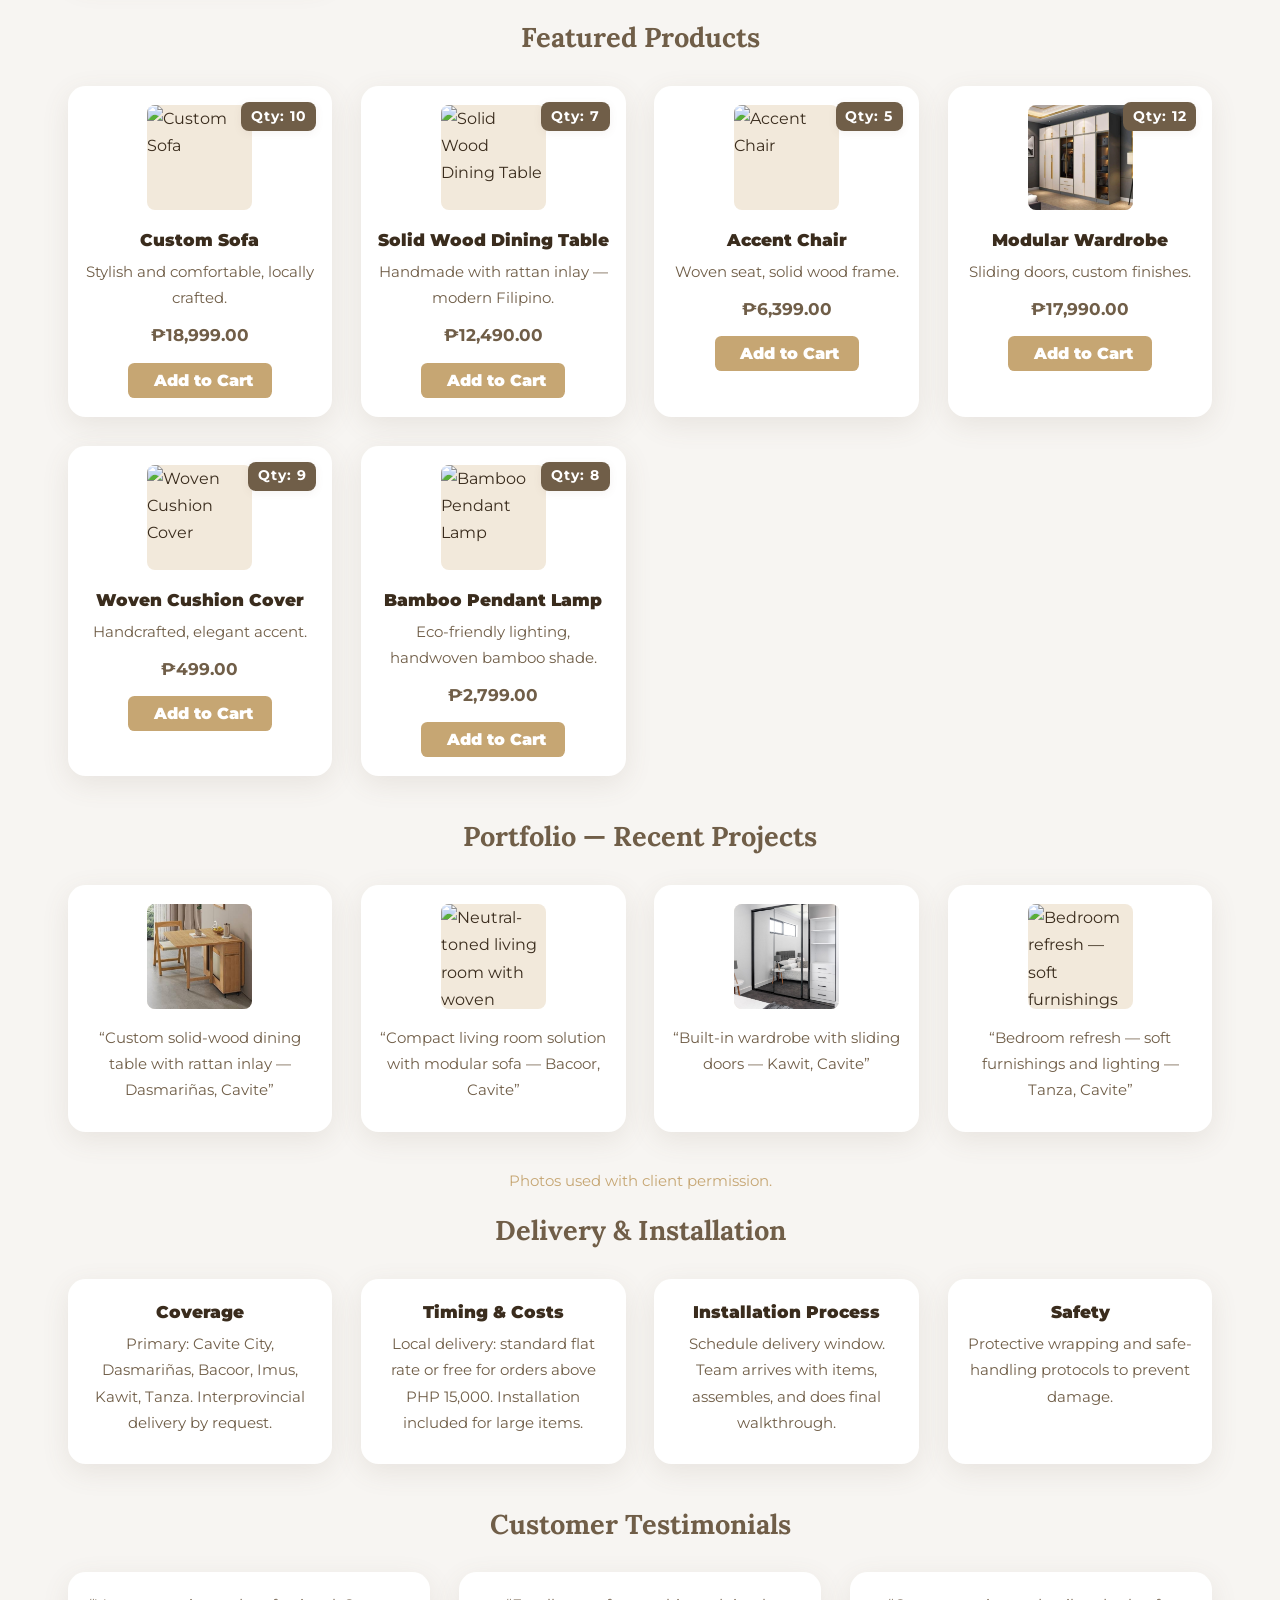
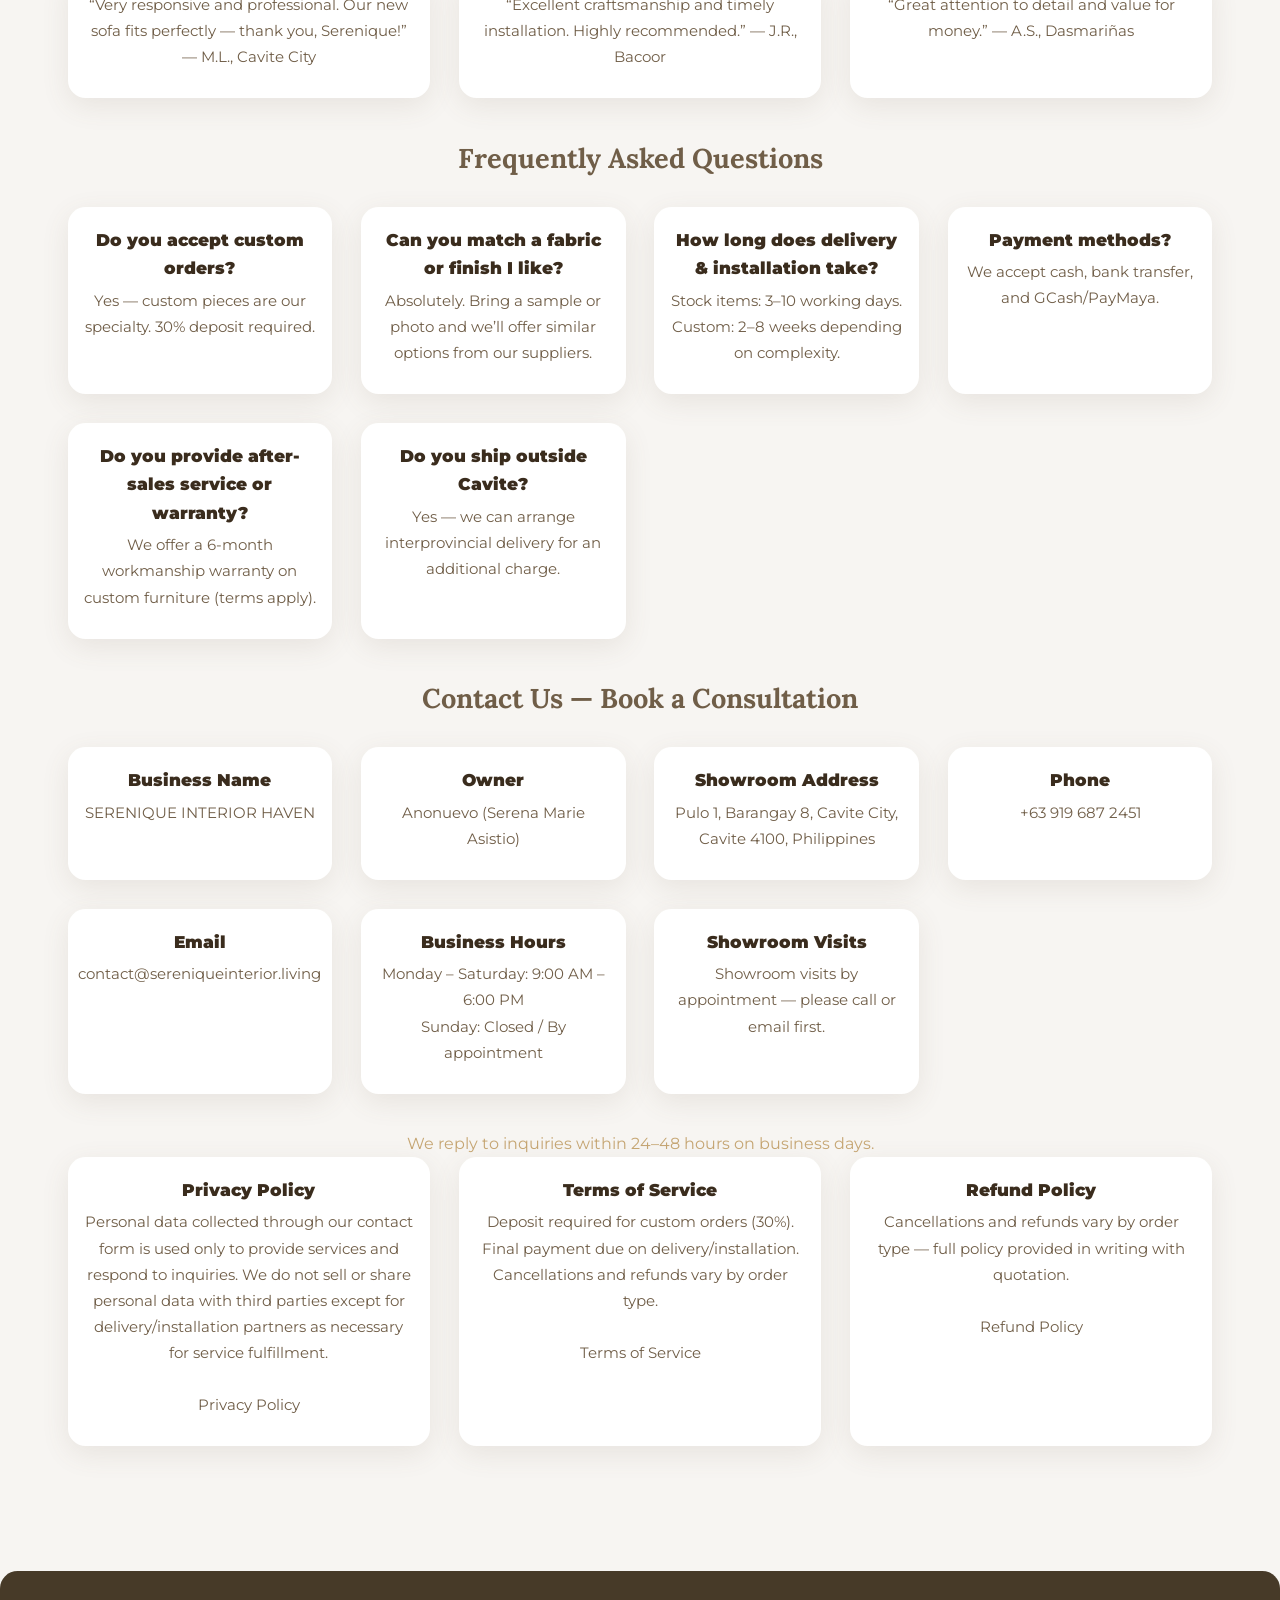
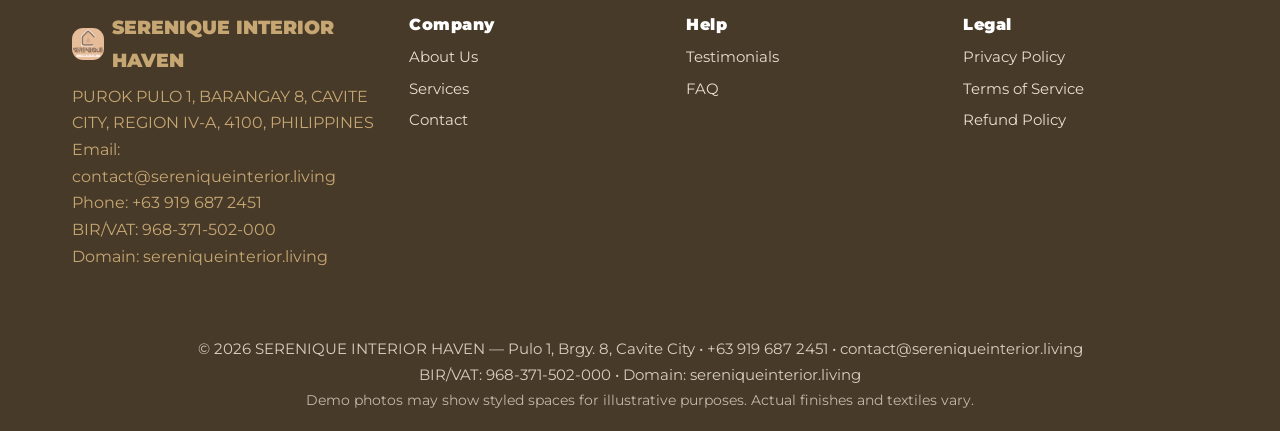
==== commit 32469f46: "Update index.html" ====
--- a/index.html
+++ b/index.html
@@ -593,7 +593,7 @@
           SERENIQUE INTERIOR HAVEN
         </div>
         <div class="footer-desc">
-          Pulo 1, Brgy. 8, Cavite City, Cavite, 4100, Philippines<br>
+          PUROK PULO 1, BARANGAY 8, CAVITE CITY, REGION IV-A, 4100, PHILIPPINES<br>
           Email: <a href="mailto:contact@sereniqueinterior.living" style="color:var(--accent);">contact@sereniqueinterior.living</a><br>
           Phone: <a href="tel:+639196872451" style="color:var(--accent);">+63 919 687 2451</a><br>
           BIR/VAT: 968-371-502-000<br>Domain: sereniqueinterior.living
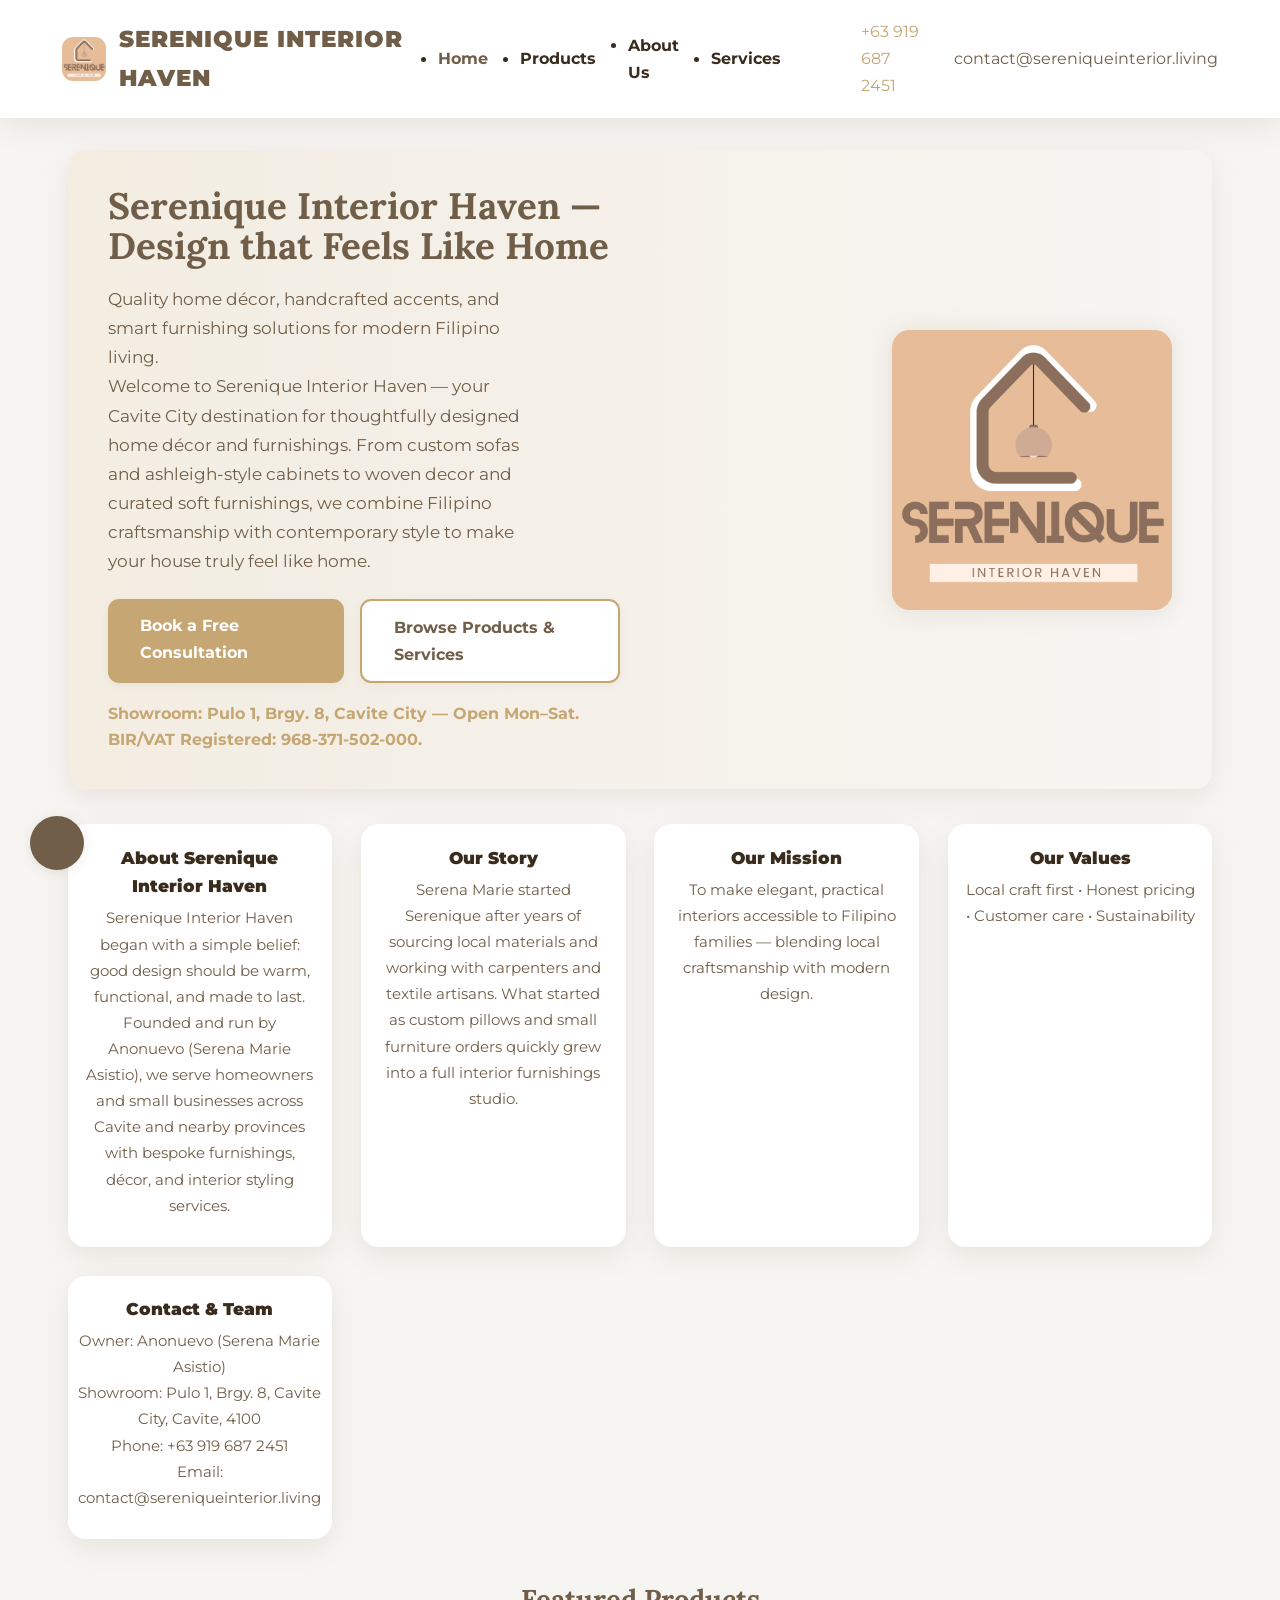
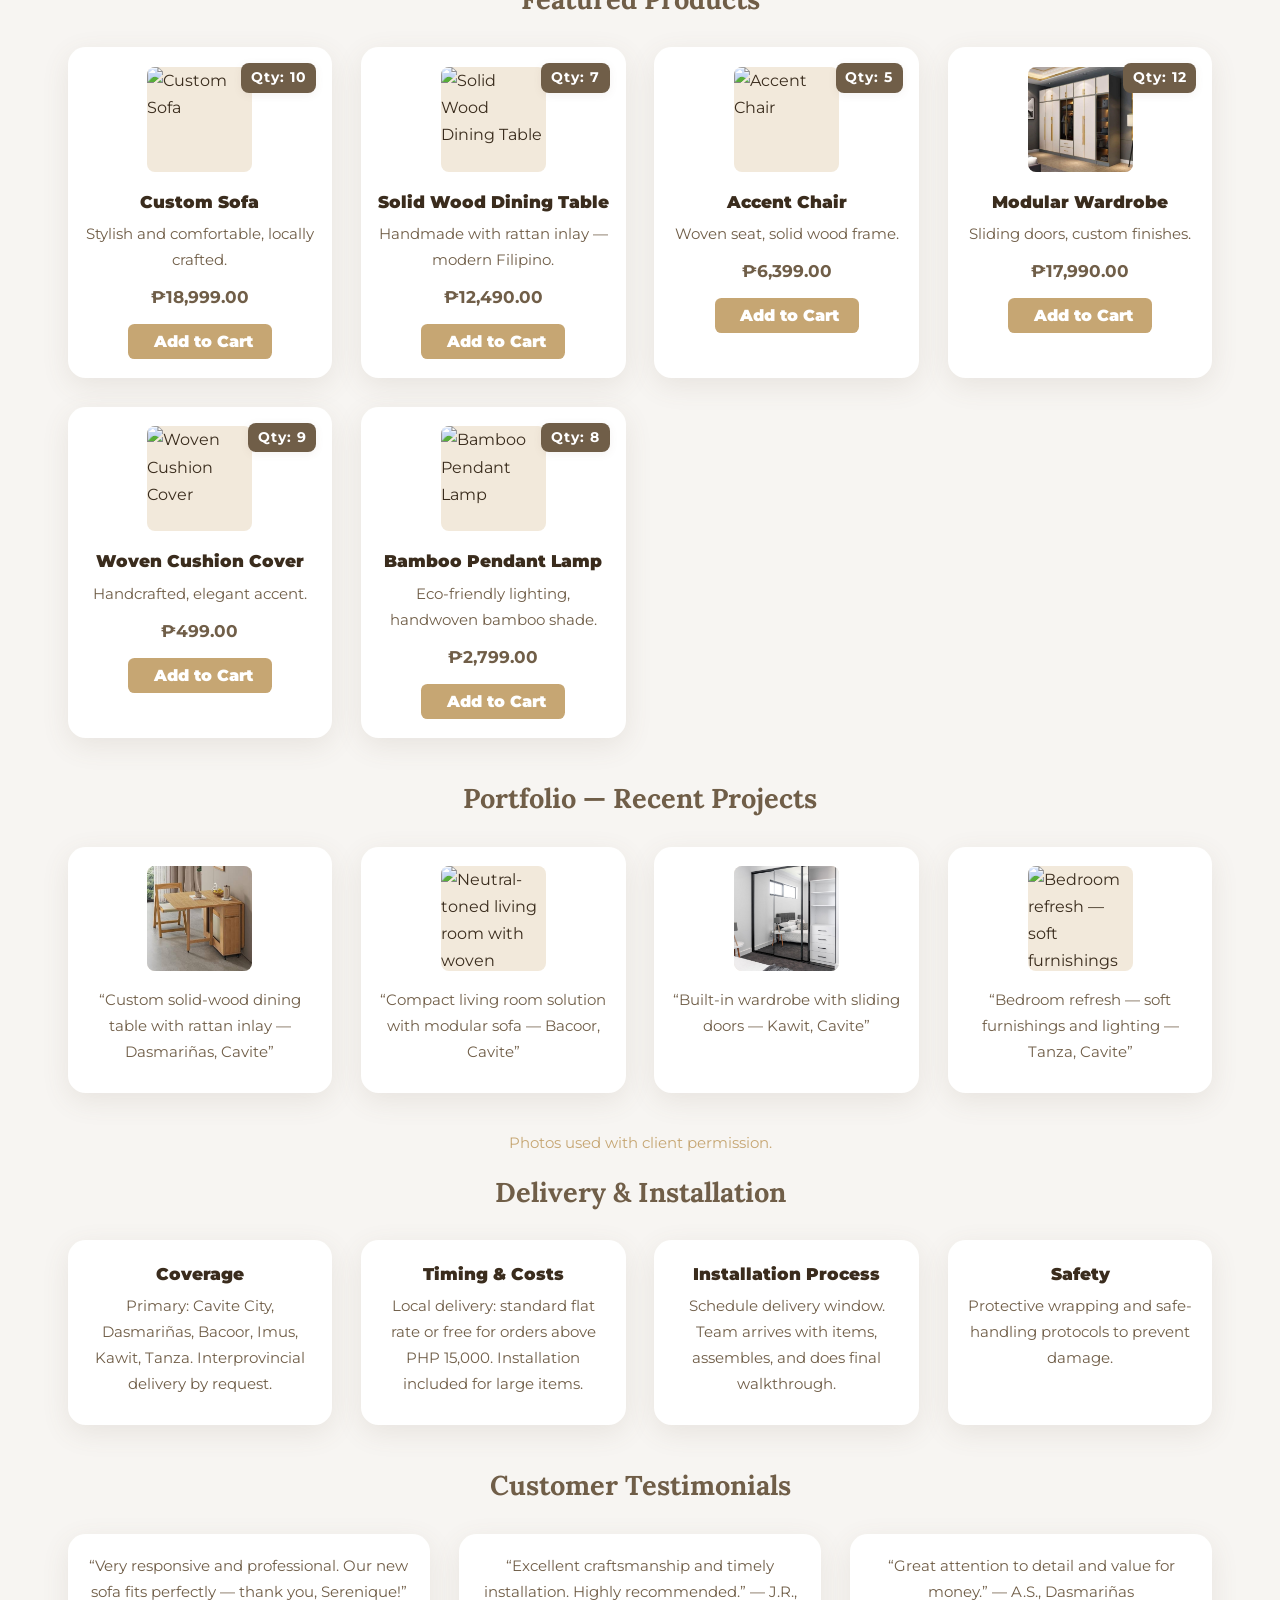
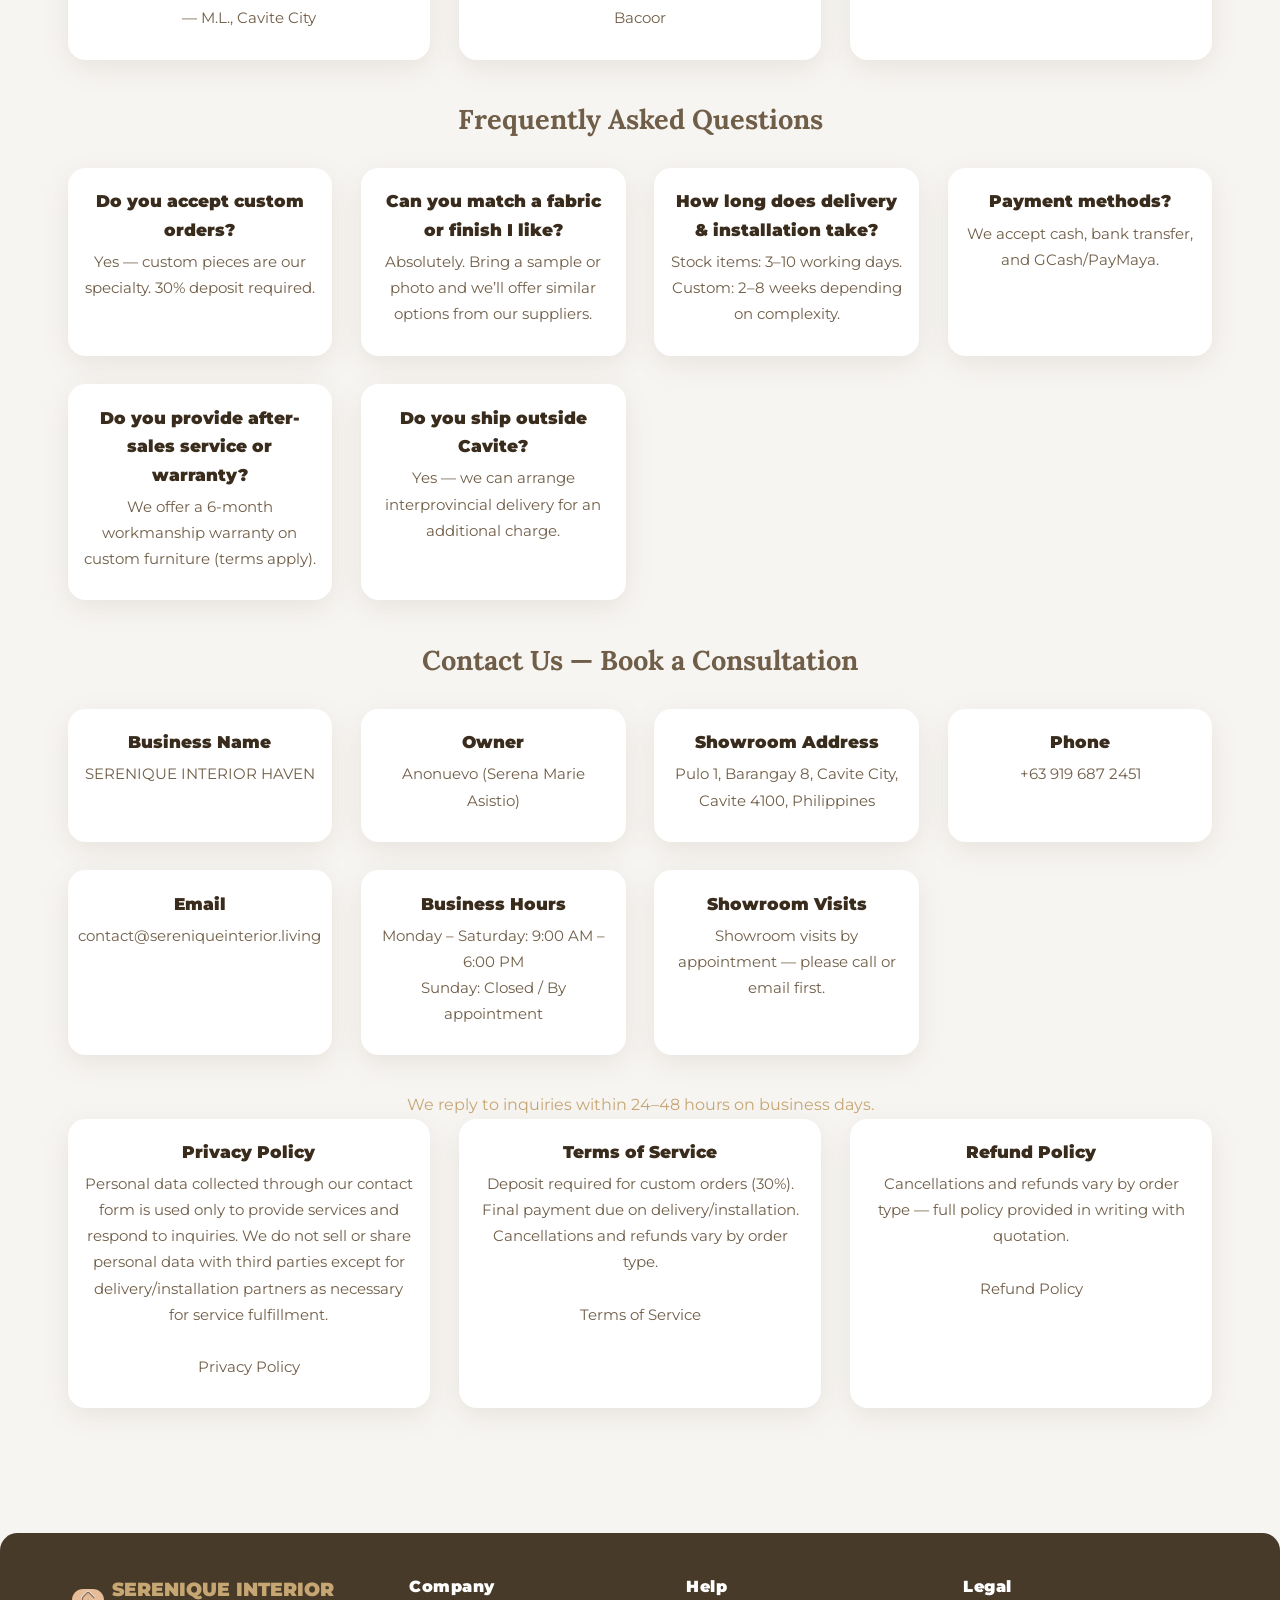
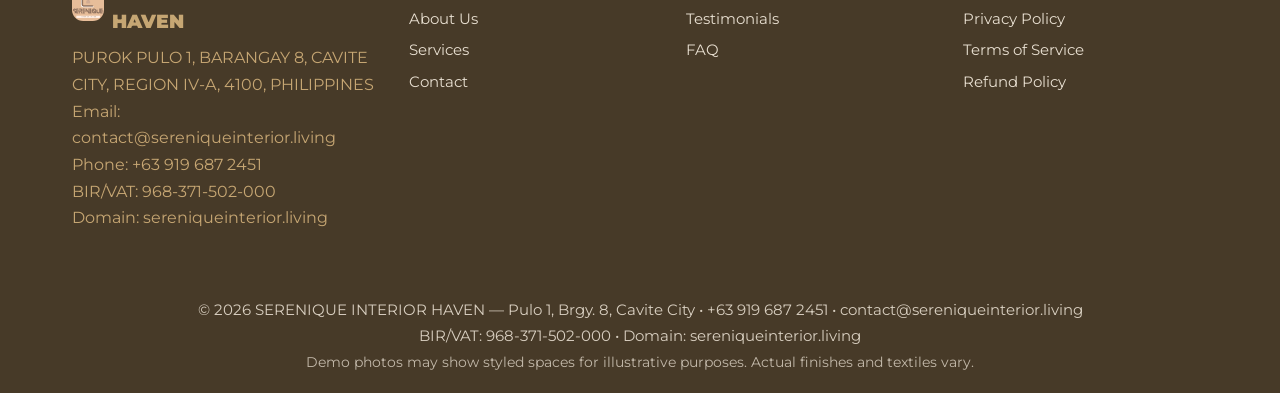
==== commit 0bba165f: "Update index.html" ====
--- a/index.html
+++ b/index.html
@@ -252,16 +252,12 @@
         <img src="image/LOGO.png" alt="SERENIQUE INTERIOR HAVEN Logo"/>
         SERENIQUE INTERIOR HAVEN
       </a>
+      <!-- Custom nav-list: ONLY Home, Products, About Us, Services -->
       <ul class="nav-list" id="nav-list">
         <li><a href="index.html" class="nav-link active">Home</a></li>
         <li><a href="#shop" class="nav-link">Products</a></li>
         <li><a href="#about" class="nav-link">About Us</a></li>
         <li><a href="#services" class="nav-link">Services</a></li>
-        <li><a href="#portfolio" class="nav-link">Portfolio</a></li>
-        <li><a href="#delivery" class="nav-link">Delivery</a></li>
-        <li><a href="#testimonials" class="nav-link">Testimonials</a></li>
-        <li><a href="#faq" class="nav-link">FAQ</a></li>
-        <li><a href="#contact" class="nav-link">Contact</a></li>
         <button class="nav-close" id="nav-close" aria-label="Close menu"><i class="ri-close-line"></i></button>
       </ul>
       <div class="nav-actions">
@@ -649,37 +645,37 @@
         id: 1,
         name: "Custom Sofa",
         price: 18999.00,
-        img: "image/PICTURES .png"
+        img: "image/PICTURES 1.png"
       },
       {
         id: 2,
         name: "Solid Wood Dining Table",
         price: 12490.00,
-        img: "image/PICTURES .png"
+        img: "image/PICTURES 2.png"
       },
       {
         id: 3,
         name: "Accent Chair",
         price: 6399.00,
-        img: "image/PICTURES .png"
+        img: "image/PICTURES 3.png"
       },
       {
         id: 4,
         name: "Modular Wardrobe",
         price: 17990.00,
-        img: "image/PICTURES .png"
+        img: "image/PICTURES 4.png"
       },
       {
         id: 5,
         name: "Woven Cushion Cover",
         price: 499.00,
-        img: "image/PICTURES .png"
+        img: "image/PICTURES 5.png"
       },
       {
         id: 6,
         name: "Bamboo Pendant Lamp",
         price: 2799.00,
-        img: "image/PICTURES .png"
+        img: "image/PICTURES 6.png"
       }
     ];
 
@@ -802,6 +798,7 @@
 
     // Checkout button - redirect to order-summary.html
     checkoutBtn && checkoutBtn.addEventListener('click', function() {
+      localStorage.setItem('checkoutCart', JSON.stringify(cart));
       window.location.href = "order-summary.html";
     });
   </script>
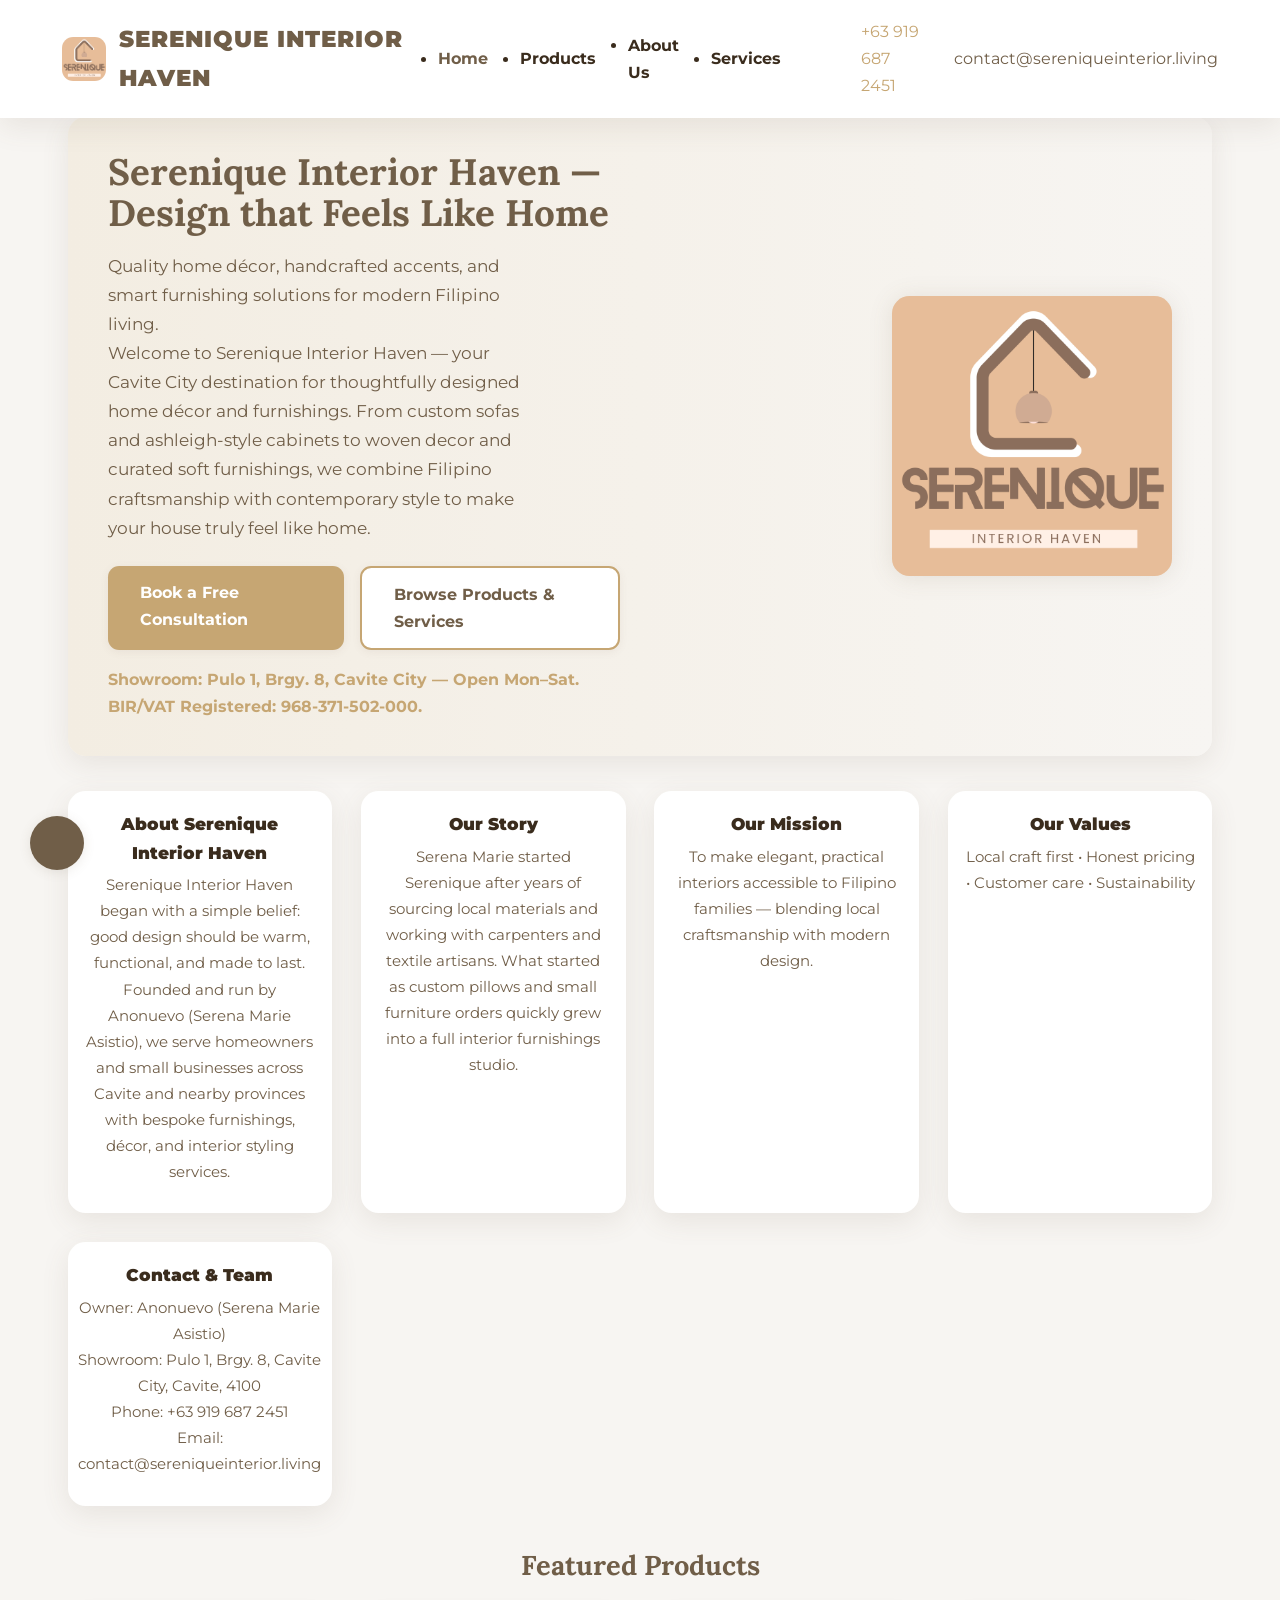
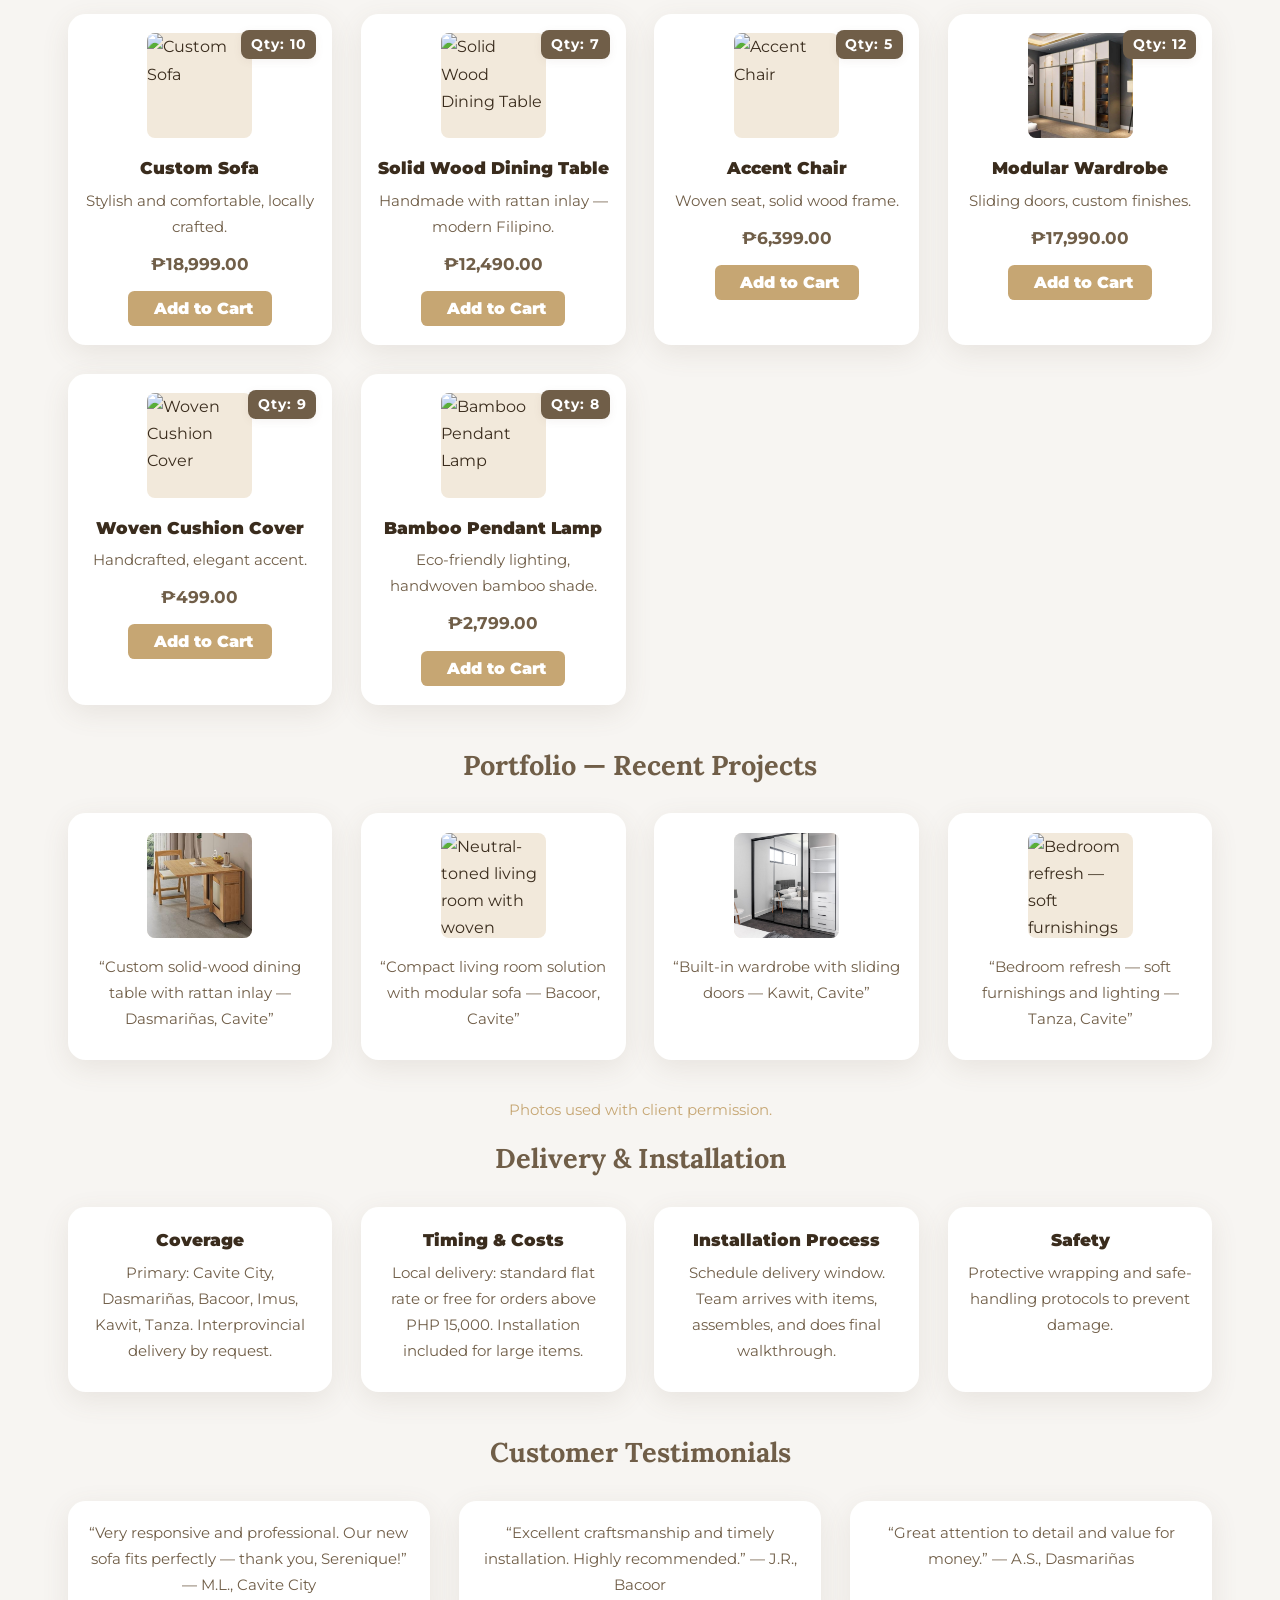
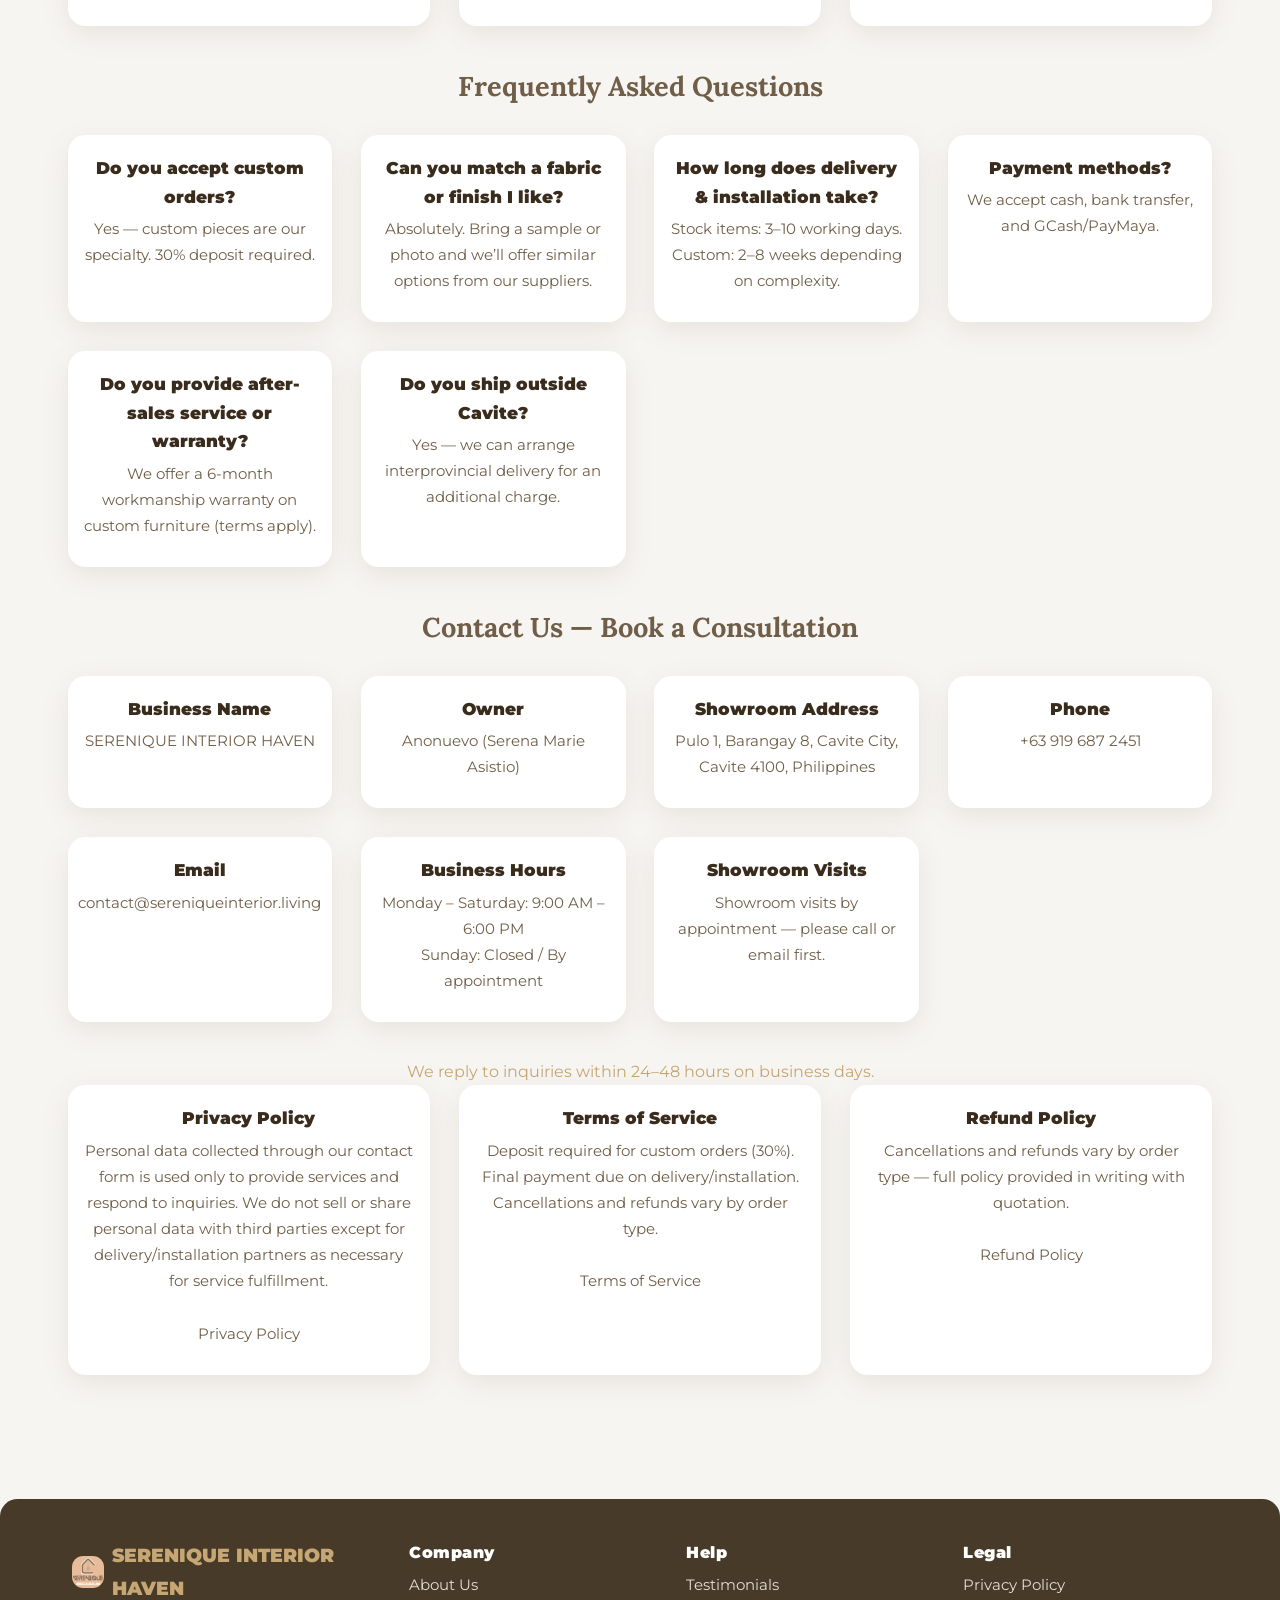
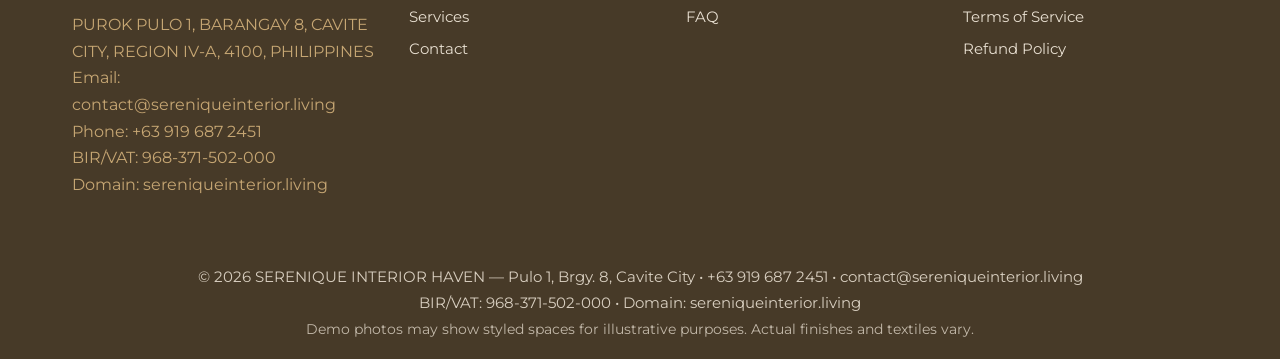
==== commit 7a2f5b8e: "Update index.html" ====
--- a/index.html
+++ b/index.html
@@ -42,8 +42,15 @@
     }
     /* Header */
     .header {
-      width: 100%; background: var(--white); box-shadow: var(--shadow);
-      position: sticky; top: 0; z-index: 99;
+      width: 100%;
+      background: var(--white);
+      box-shadow: var(--shadow);
+      position: fixed;
+      top: 0;
+      left: 0;
+      z-index: 99999;
+      transition: none;
+      will-change: unset;
     }
     .nav {
       display: flex; align-items: center; justify-content: space-between;
@@ -70,6 +77,45 @@
     .nav-contact {
       font-size: 0.98rem; color: var(--accent); margin-left: 2rem; display: flex; align-items: center; gap: 1rem;
     }
+    /* Responsive Burger Menu */
+    @media (max-width: 900px) {
+      .nav-list {
+        position: fixed;
+        top: 0;
+        right: -100vw;
+        width: 80vw;
+        height: 100vh;
+        background: var(--white);
+        flex-direction: column;
+        gap: 1.6rem;
+        padding-top: 5rem;
+        z-index: 120;
+        transition: right .25s;
+        box-shadow: -2px 0 18px 0 rgba(112,94,72,0.09);
+        align-items: flex-start;
+      }
+      .nav-list.open { right: 0;}
+      .nav-toggle { display: block;}
+      .nav-close {
+        display: none;
+      }
+      .nav-list .nav-close {
+        display: block;
+        position: absolute;
+        top: 1.1rem;
+        right: 1.3rem;
+        background: none;
+        border: none;
+        font-size: 1.7rem; color: var(--primary); cursor: pointer; z-index: 999;
+      }
+      .nav-contact {
+        display: none;
+      }
+    }
+    @media (max-width: 600px) {
+      .nav { padding: 1.1rem .7rem;}
+    }
+
     /* Floating Cart Button */
     .floating-cart-btn {
       position: fixed; left: 30px; bottom: 30px; z-index: 150;
@@ -207,33 +253,12 @@
       .hero-img { margin: 1.5rem auto 0 auto;}
     }
     @media (max-width: 900px) {
-      .nav-list { gap: 1.1rem; }
       .footer-container { flex-direction: column; gap: 2.2rem; align-items: flex-start; }
     }
     @media (max-width: 700px) {
-      .nav { padding: 1.1rem .7rem;}
       .main { padding: 1.2rem .5rem 2rem;}
       .products-grid { gap: .7rem;}
       .footer-container { padding: 0 1rem; }
-      .nav-list {
-        position: fixed; top: 0; right: -100vw; width: 80vw; height: 100vh; background: var(--white);
-        flex-direction: column; gap: 1.6rem; padding-top: 4rem; z-index: 120; transition: right .25s;
-        box-shadow: -2px 0 18px 0 rgba(112,94,72,0.09);
-      }
-      .nav-list.open { right: 0;}
-      .nav-toggle { display: block;}
-      .nav-close {
-        display: none;
-      }
-      .nav-list .nav-close {
-        display: block;
-        position: absolute;
-        top: 1.1rem;
-        right: 1.3rem;
-        background: none;
-        border: none;
-        font-size: 1.7rem; color: var(--primary); cursor: pointer; z-index: 999;
-      }
     }
     @media (max-width: 600px) {
       .hero { padding: 1rem .6rem;}
@@ -242,6 +267,15 @@
     @media (max-width: 430px) {
       .cart-sidebar { width: 98vw; padding: 1rem .5rem;}
       .footer-logo img { width: 24px; height: 24px;}
+    }
+    /* Body padding for sticky header */
+    body {
+      padding-top: 85px;
+    }
+    @media (max-width: 900px) {
+      body {
+        padding-top: 80px;
+      }
     }
   </style>
 </head>
@@ -636,6 +670,11 @@
     navClose && navClose.addEventListener('click', () => { navList.classList.remove('open'); });
     document.querySelectorAll('.nav-link').forEach(link => {
       link.addEventListener('click', () => navList.classList.remove('open'));
+    });
+
+    // Prevent header scroll/shift (always fixed)
+    window.addEventListener('scroll', function() {
+      // No-op: CSS handles sticky/fixed header.
     });
 
     // Cart functionality
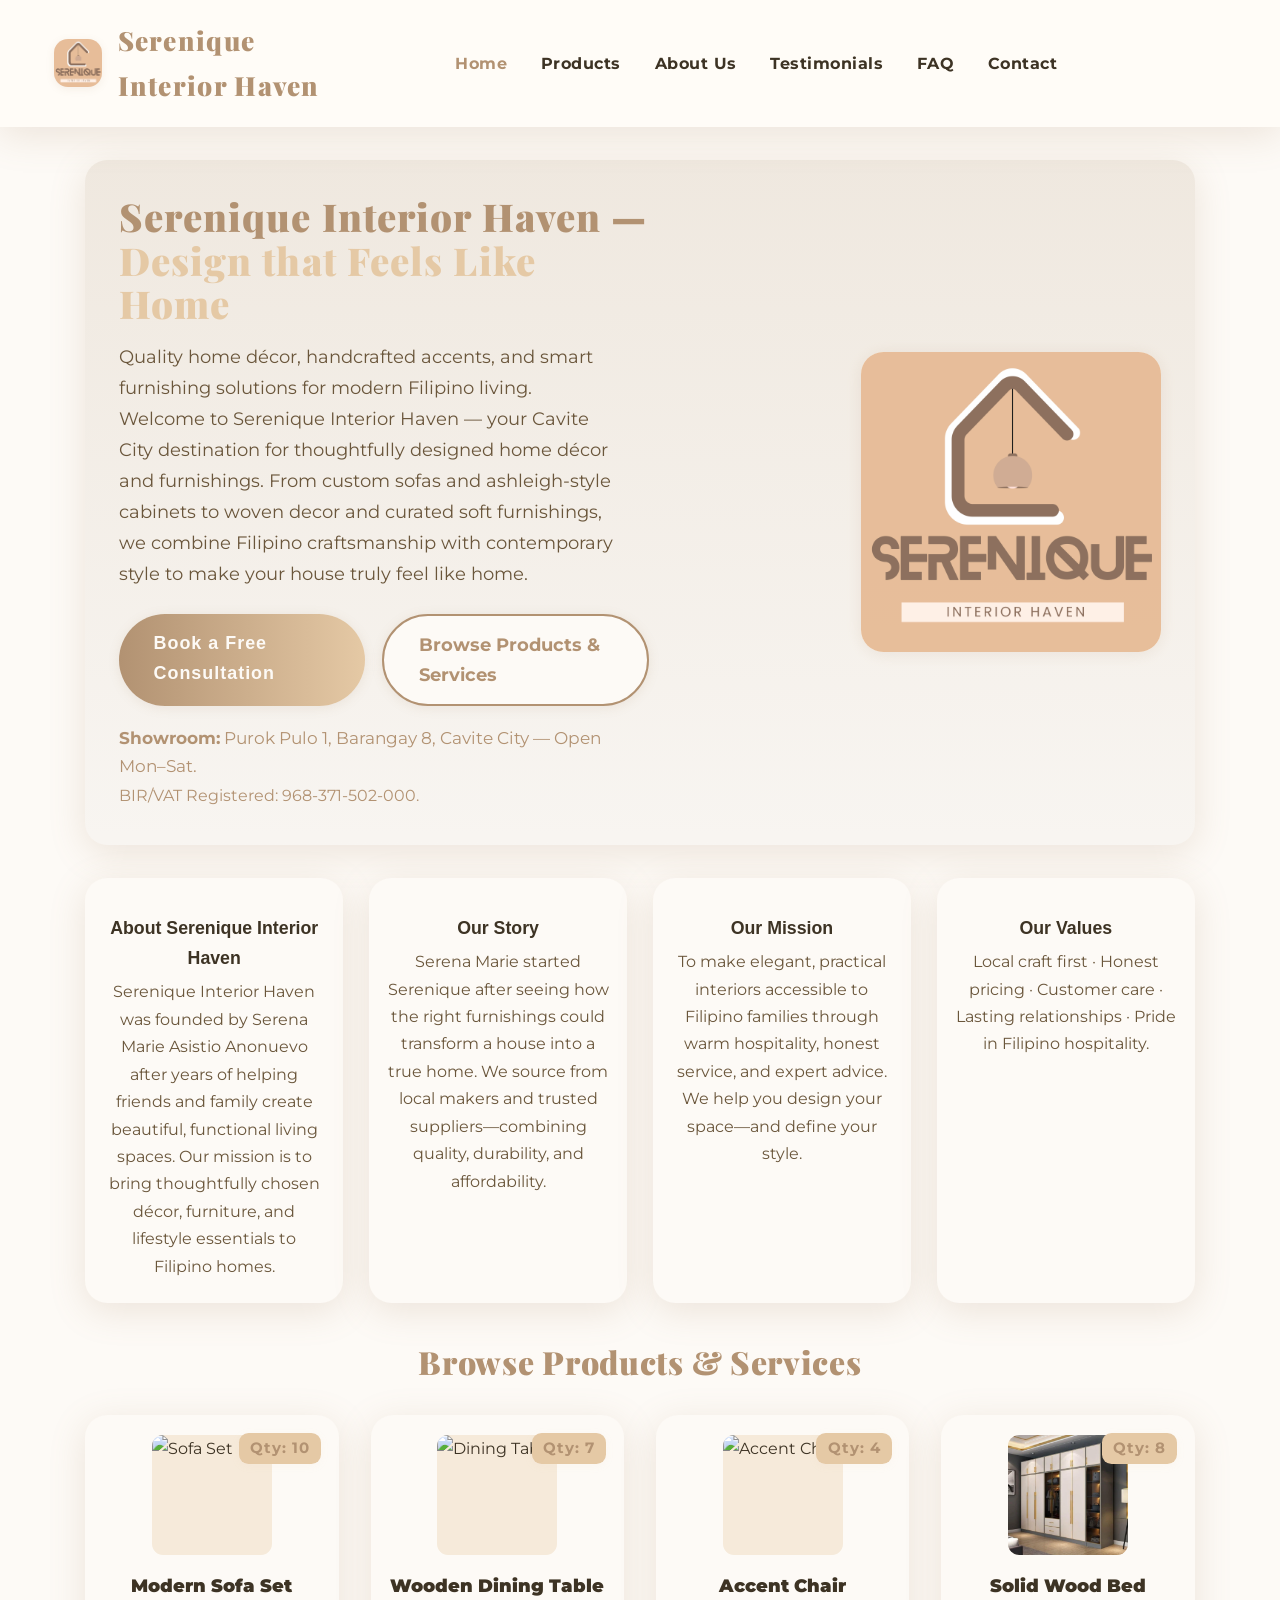
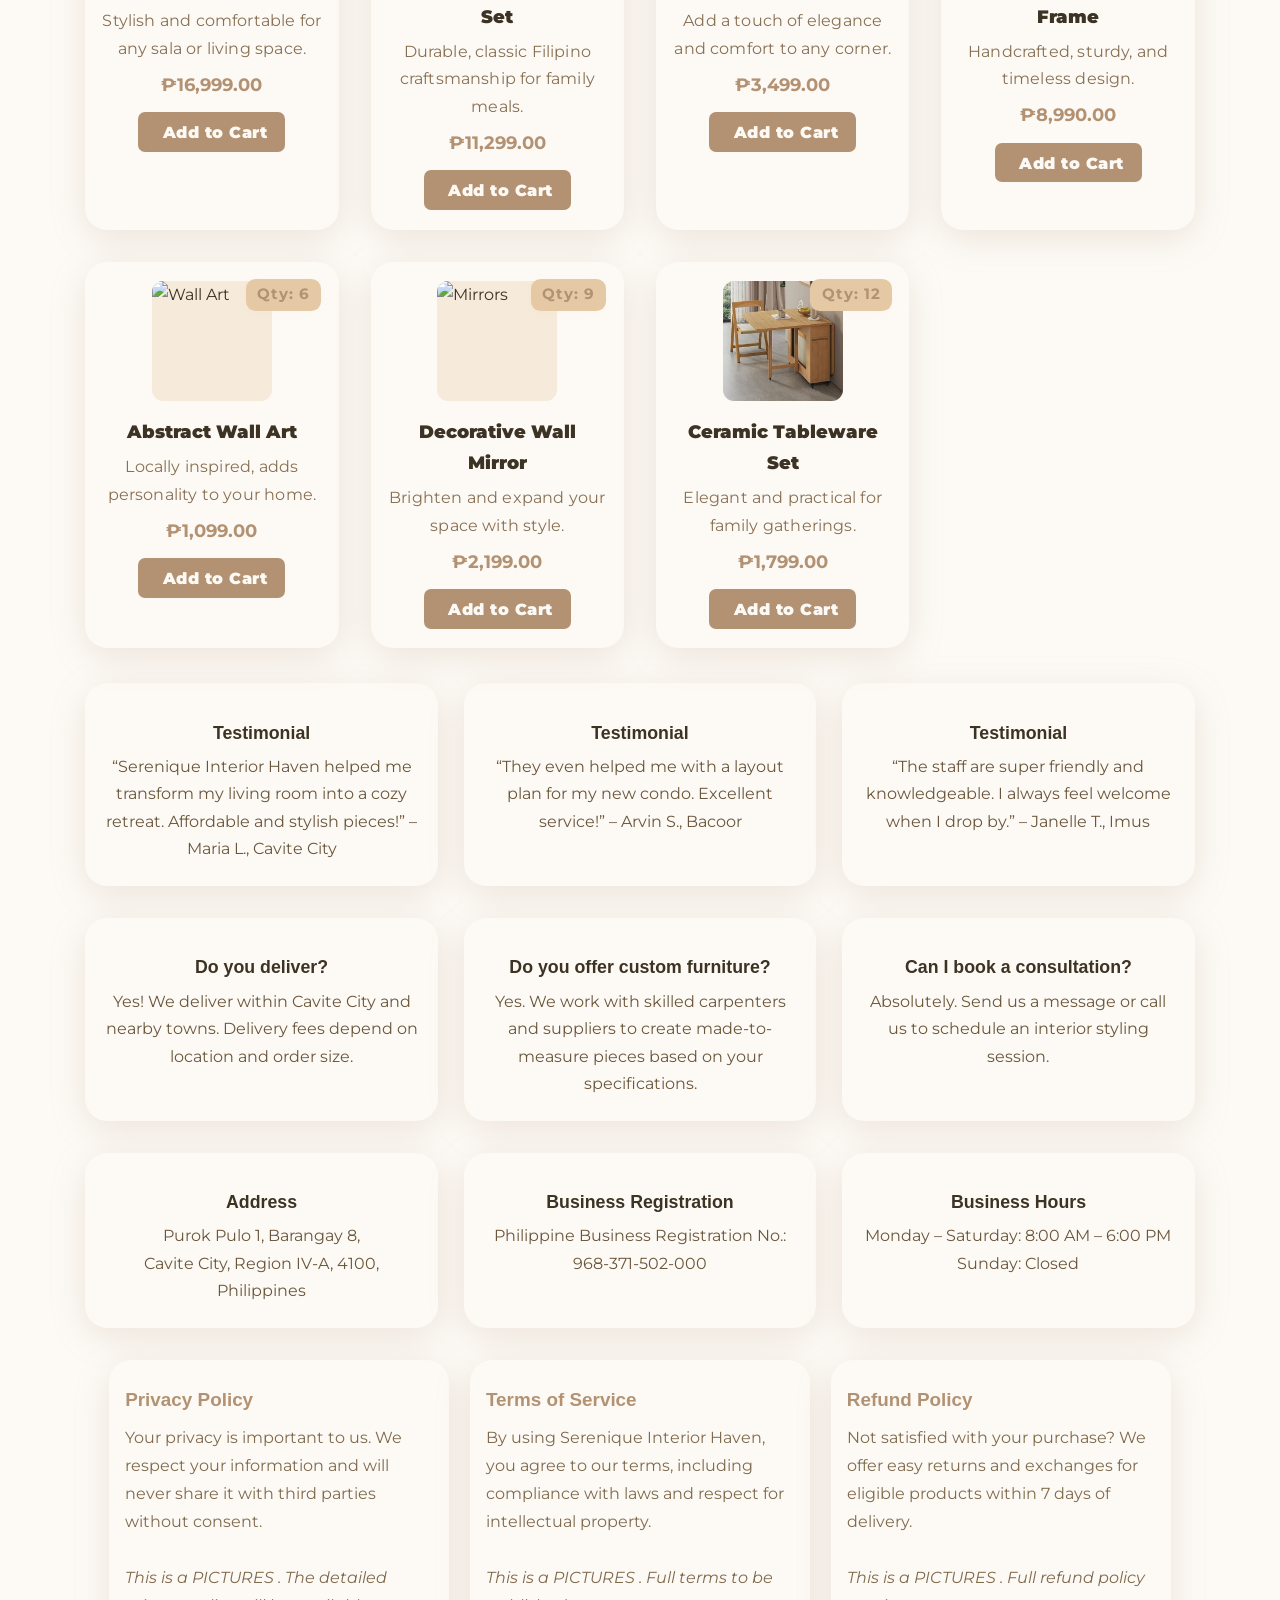
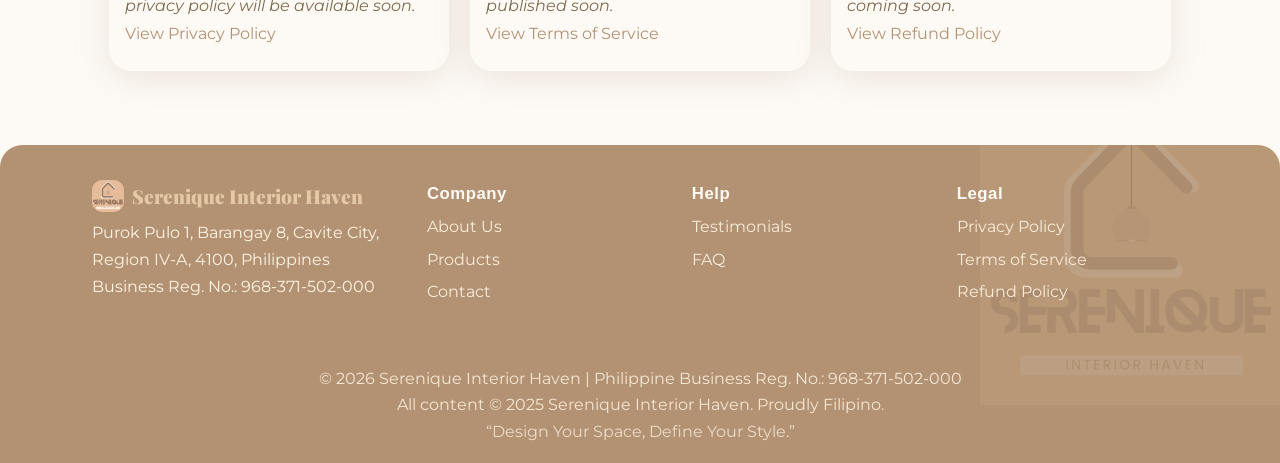
==== commit 2a2abc66: "Update fmt.Println message from 'Hello' to 'Goodbye'" ====
--- a/index.html
+++ b/index.html
@@ -2,280 +2,526 @@
 <html lang="en">
 <head>
   <meta charset="UTF-8" />
-  <meta name="viewport" content="width=device-width, initial-scale=1.0"/>
-  <title>SERENIQUE INTERIOR HAVEN — Home Décor & Furnishings, Cavite City</title>
-  <meta name="description" content="SERENIQUE INTERIOR HAVEN creates warm, modern Filipino interiors with quality furnishings, custom pieces, and reliable delivery across Cavite. Visit our showroom or book a consultation."/>
-  <link rel="icon" type="image/png" href="image/LOGO.png"/>
-  <!-- Google Fonts: Montserrat & Lora -->
-  <link href="https://fonts.googleapis.com/css2?family=Montserrat:wght@400;700;900&family=Lora:wght@400;700&display=swap" rel="stylesheet"/>
-  <!-- Remixicon for icons -->
-  <link href="https://cdn.jsdelivr.net/npm/remixicon@4.5.0/fonts/remixicon.css" rel="stylesheet"/>
+  <meta name="viewport" content="width=device-width, initial-scale=1.0" />
+  <title>Serenique Interior Haven — Design that Feels Like Home</title>
+  <link rel="icon" type="image/png" href="image/FAVICON.png" />
+  <link href="https://fonts.googleapis.com/css2?family=Montserrat:wght@400;700;900&family=Playfair+Display:wght@700&display=swap" rel="stylesheet" />
+  <link href="https://cdn.jsdelivr.net/npm/remixicon@4.5.0/fonts/remixicon.css" rel="stylesheet" />
   <style>
     :root {
-      --primary: #705e48;
-      --accent: #c6a673;
-      --text: #3a2c1d;
-      --background: #f7f5f2;
-      --white: #fff;
-      --radius: 1.1rem;
-      --shadow: 0 8px 28px 0 rgba(112,94,72,0.11);
-      --border: 1px solid #e7e1d6;
-      --footer-bg: #473a28;
-      --section-bg: #f1ede8;
-      --link-hover: #c6a673;
-    }
+      --primary: #b29272;
+      --accent: #fff4e3;
+      --dark: #3d3324;
+      --light: #fdfaf6;
+      --secondary: #e5c9a5;
+      --radius: 1.4rem;
+      --shadow: 0 8px 36px 0 rgba(160,130,92,0.18);
+    }
+    html { scroll-behavior: smooth; }
     * { box-sizing: border-box; margin: 0; padding: 0; }
     body {
       font-family: 'Montserrat', Arial, sans-serif;
-      background: var(--background);
-      color: var(--text);
+      background: var(--light);
+      color: var(--dark);
       min-height: 100vh;
       line-height: 1.7;
     }
     a {
-      color: var(--primary); text-decoration: none; transition: color .2s;
-    }
-    a:hover { color: var(--link-hover);}
-    img { max-width: 100%; display: block; border-radius: .7rem;}
+      color: var(--primary);
+      text-decoration: none;
+      transition: color .2s;
+    }
+    a:hover { color: #c1a16b; }
+    img {
+      max-width: 100%;
+      display: block;
+      border-radius: .7rem;
+    }
     button, input {
-      font-family: inherit; outline: none; border: none; background: none;
-    }
-    /* Header */
+      font-family: inherit;
+      outline: none;
+      border: none;
+      background: none;
+    }
     .header {
       width: 100%;
-      background: var(--white);
+      background: rgba(255,252,247,0.96);
       box-shadow: var(--shadow);
-      position: fixed;
+      position: sticky;
       top: 0;
-      left: 0;
-      z-index: 99999;
-      transition: none;
-      will-change: unset;
+      z-index: 99;
+      backdrop-filter: blur(8px);
     }
     .nav {
-      display: flex; align-items: center; justify-content: space-between;
-      max-width: 1220px; margin: 0 auto; padding: 1.2rem 2rem;
+      display: flex;
+      align-items: center;
+      justify-content: space-between;
+      max-width: 1240px;
+      margin: 0 auto;
+      padding: 1.15rem 2.1rem;
       position: relative;
     }
     .nav-logo {
-      display: flex; align-items: center; gap: 0.8rem; font-size: 1.45rem; font-weight: 900; color: var(--primary); letter-spacing: 1px;
-    }
-    .nav-logo img { width: 44px; height: 44px; }
+      display: flex;
+      align-items: center;
+      gap: 1rem;
+      font-size: 1.65rem;
+      font-weight: 900;
+      color: var(--primary);
+      letter-spacing: 1.3px;
+      font-family: 'Playfair Display', serif;
+    }
+    .nav-logo img {
+      width: 48px;
+      height: 48px;
+      border-radius: 14px;
+      background: #fff;
+      box-shadow: 0 2px 8px 0 rgba(160,130,92,0.11);
+    }
     .nav-list {
-      display: flex; align-items: center; gap: 2rem;
+      display: flex;
+      align-items: center;
+      gap: 2.1rem;
+      list-style: none;
     }
     .nav-link {
-      color: var(--text); font-weight: 700; font-size: 1rem; padding: 0.2rem 0;
-      position: relative; transition: color .2s;
-    }
-    .nav-link.active, .nav-link:hover { color: var(--primary);}
-    .nav-actions { display: flex; align-items: center; gap: 1.2rem;}
+      color: var(--dark);
+      font-weight: 700;
+      font-size: 1rem;
+      padding: 0.22rem 0;
+      letter-spacing: 0.5px;
+      transition: color .2s;
+      position: relative;
+    }
+    .nav-link.active, .nav-link:hover {
+      color: var(--primary);
+    }
+    .nav-actions {
+      display: flex;
+      align-items: center;
+      gap: 1.15rem;
+    }
     .nav-toggle {
-      display: none; font-size: 2rem; background: none; border: none; cursor: pointer; color: var(--primary); margin-left: 1rem;
+      display: none;
+      font-size: 2.2rem;
+      background: none;
+      border: none;
+      cursor: pointer;
+      color: var(--primary);
+      margin-left: 1rem;
       z-index: 200;
     }
-    .nav-contact {
-      font-size: 0.98rem; color: var(--accent); margin-left: 2rem; display: flex; align-items: center; gap: 1rem;
-    }
-    /* Responsive Burger Menu */
-    @media (max-width: 900px) {
+    @media (max-width: 820px) {
       .nav-list {
         position: fixed;
         top: 0;
         right: -100vw;
-        width: 80vw;
+        width: 78vw;
         height: 100vh;
-        background: var(--white);
+        background: var(--light);
         flex-direction: column;
-        gap: 1.6rem;
-        padding-top: 5rem;
+        gap: 1.8rem;
+        padding-top: 4.7rem;
         z-index: 120;
-        transition: right .25s;
-        box-shadow: -2px 0 18px 0 rgba(112,94,72,0.09);
-        align-items: flex-start;
+        transition: right .26s;
+        box-shadow: -2px 0 20px 0 rgba(160,130,92,0.09);
       }
-      .nav-list.open { right: 0;}
-      .nav-toggle { display: block;}
-      .nav-close {
-        display: none;
-      }
+      .nav-list.open { right: 0; }
+      .nav-toggle { display: block; }
+      .nav-close { display: none; }
       .nav-list .nav-close {
         display: block;
         position: absolute;
-        top: 1.1rem;
-        right: 1.3rem;
+        top: 1.13rem;
+        right: 1.4rem;
         background: none;
         border: none;
-        font-size: 1.7rem; color: var(--primary); cursor: pointer; z-index: 999;
+        font-size: 1.76rem;
+        color: var(--primary);
+        cursor: pointer;
+        z-index: 999;
       }
-      .nav-contact {
-        display: none;
-      }
-    }
-    @media (max-width: 600px) {
-      .nav { padding: 1.1rem .7rem;}
-    }
-
-    /* Floating Cart Button */
-    .floating-cart-btn {
-      position: fixed; left: 30px; bottom: 30px; z-index: 150;
-      background: var(--primary); color: var(--white); border-radius: 50%;
-      width: 54px; height: 54px; display: flex; align-items: center; justify-content: center;
-      font-size: 2rem; box-shadow: 0 2px 12px 0 rgba(112,94,72,0.13); cursor: pointer; border: none;
+    }
+
+    /* --- HERO AND MAIN SECTIONS --- */
+    main {
+      max-width: 1145px;
+      margin: 0 auto;
+      padding: 2.1rem 1.1rem 2.5rem;
+    }
+    .hero {
+      display: flex;
+      align-items: center;
+      justify-content: space-between;
+      gap: 2.6rem;
+      background: linear-gradient(rgba(160,130,92,.15),rgba(0,0,0,.02)), url('image/PICTURES .png') center/cover;
+      border-radius: var(--radius);
+      padding: 2.2rem 2.1rem;
+      margin-bottom: 2.1rem;
+      box-shadow: var(--shadow);
+      flex-wrap: wrap;
+      min-height: 340px;
+    }
+    .hero-content {
+      flex: 1 1 280px;
+      min-width: 260px;
+      z-index: 2;
+    }
+    .hero-title {
+      font-family: 'Playfair Display', serif;
+      font-size: 2.4rem;
+      font-weight: 900;
+      color: var(--primary);
+      line-height: 1.13;
+      margin-bottom: 1.05rem;
+      letter-spacing: 1.1px;
+    }
+    .hero-desc {
+      color: #6a563b;
+      font-size: 1.14rem;
+      margin-bottom: 1.5rem;
+      max-width: 500px;
+    }
+    .hero-btns { display: flex; gap: 1.07rem; }
+    .btn-primary, .btn-secondary {
+      padding: 0.85rem 2.18rem;
+      font-size: 1.12rem;
+      border-radius: 3rem;
+      font-weight: 700;
+      cursor: pointer;
       transition: background .2s, color .2s, box-shadow .2s;
-    }
-    .floating-cart-btn:hover { background: var(--accent); color: var(--primary);}
-    @media (max-width: 500px) {
-      .floating-cart-btn { left: 10px; bottom: 10px; width: 42px; height: 42px; font-size: 1.3rem;}
-    }
-    /* Cart Sidebar & Overlay */
-    .cart-overlay {
-      position: fixed; top: 0; left: 0; width: 100vw; height: 100vh;
-      background: rgba(112,94,72,0.14); z-index: 100; display: none;
-    }
-    .cart-overlay.active { display: block;}
-    .cart-sidebar {
-      position: fixed; top: 0; right: -100%; width: 350px; max-width: 96vw; height: 100%;
-      background: var(--white); box-shadow: -2px 0 16px 0 rgba(112,94,72,0.12);
-      z-index: 101; padding: 2rem 1.5rem; display: flex; flex-direction: column; transition: right .25s;
-      overflow-y: auto;
-    }
-    .cart-sidebar.open { right: 0;}
-    .cart-sidebar-header {
-      display: flex; align-items: center; justify-content: space-between; margin-bottom: 2rem;
-    }
-    .cart-sidebar-title { font-size: 1.15rem; font-weight: 900; color: var(--primary);}
-    .cart-sidebar-close {
-      font-size: 1.7rem; color: var(--primary); cursor: pointer; background: none; border: none; transition: color .2s;
-    }
-    .cart-items { flex: 1; overflow-y: auto; display: flex; flex-direction: column; gap: 1.2rem;}
-    .cart-item {
-      display: flex; gap: 1rem; align-items: flex-start; border-bottom: 1px solid #e7e1d6; padding-bottom: 1rem;
-    }
-    .cart-item-img { width: 55px; height: 55px; object-fit: contain; border-radius: .6rem; background: #f2e9db;}
-    .cart-item-details { flex: 1;}
-    .cart-item-title { font-size: 1rem; font-weight: 700; margin-bottom: .12rem;}
-    .cart-item-price { color: var(--primary); font-weight: 700; margin-bottom: .12rem; font-size: 0.97rem;}
-    .cart-item-qty {
-      display: flex; align-items: center; gap: .4rem; margin-top: .18rem;
-    }
-    .cart-item-qty-btn {
-      font-size: 1.05rem; background: var(--section-bg); border-radius: .3rem; padding: 2px 7px; cursor: pointer;
-      color: var(--primary); border: 1px solid #e7e1d6; transition: background .2s, color .2s;
-    }
-    .cart-item-qty-btn:hover { background: var(--primary); color: var(--white);}
-    .cart-item-remove {
-      color: #e14d4d; font-size: 1.13rem; margin-left: .5rem; cursor: pointer; background: none; border: none; transition: color .2s;
-    }
-    .cart-sidebar-footer {
-      margin-top: 2rem; display: flex; align-items: center; justify-content: space-between; font-weight: 700; font-size: 1.05rem;
-    }
-    .cart-sidebar-footer .checkout-btn {
-      padding: 0.6rem 1.3rem; background: var(--primary); color: var(--white); border-radius: .5rem; border: none;
-      font-weight: 700; cursor: pointer; transition: background .2s;
-    }
-    .cart-sidebar-footer .checkout-btn:hover { background: var(--accent); color: var(--primary);}
-    /* Main Content */
-    main { max-width: 1180px; margin: 0 auto; padding: 2rem 1.1rem 3rem;}
-    .hero {
-      display: flex; align-items: center; justify-content: space-between; gap: 2.5rem;
-      background: linear-gradient(90deg, #f3ede2 0%, #f7f5f2 100%);
-      border-radius: var(--radius); padding: 2.2rem 2.5rem; margin-bottom: 2.2rem;
-      box-shadow: var(--shadow); flex-wrap: wrap;
-    }
-    .hero-content { flex: 1; min-width: 260px;}
-    .hero-title {
-      font-size: 2.3rem; font-weight: 900; color: var(--primary); line-height: 1.1; margin-bottom: 1.1rem; font-family: 'Lora', serif;
-    }
-    .hero-desc { color: #705e48; font-size: 1.07rem; margin-bottom: 1.5rem; max-width: 430px;}
-    .hero-btns { display: flex; gap: 1.05rem;}
-    .btn-primary, .btn-secondary {
-      padding: 0.8rem 2rem; font-size: 1rem; border-radius: .7rem; font-weight: 700;
-      cursor: pointer; transition: background .2s, color .2s, box-shadow .2s; box-shadow: 0 2px 8px 0 rgba(112,94,72,0.08);
-      outline: none; border: none;
-    }
-    .btn-primary { background: var(--accent); color: var(--white);}
-    .btn-primary:hover { background: var(--primary); color: var(--accent);}
-    .btn-secondary { background: var(--white); color: var(--primary); border: 2px solid var(--accent);}
-    .btn-secondary:hover { background: var(--accent); color: var(--white);}
-    .hero-img-container { min-width: 220px; flex: 1; display: flex; justify-content: flex-end; align-items: center;}
-    .hero-img { width: 280px; max-width: 100%; border-radius: var(--radius); box-shadow: 0 2px 24px 0 rgba(112,94,72,.13); background: #f2e9db; object-fit: contain;}
-    /* Product Section */
-    .section-title {
-      font-size: 1.7rem; color: var(--primary); font-weight: 900; text-align: center; margin-bottom: 1.6rem; margin-top: .8rem; font-family: 'Lora', serif;
-    }
-    .products-grid {
-      display: grid; grid-template-columns: repeat(auto-fit, minmax(220px, 1fr)); gap: 1.8rem; margin-bottom: 2.3rem;
-    }
-    .product-card {
-      background: var(--white); border-radius: var(--radius); box-shadow: var(--shadow); padding: 1.2rem 1rem;
-      display: flex; flex-direction: column; align-items: center; transition: transform .18s, box-shadow .2s; position: relative;
-    }
-    .product-card:hover { transform: translateY(-5px) scale(1.03); box-shadow: 0 11px 28px 0 rgba(112,94,72,.15);}
-    .product-img { width: 105px; height: 105px; object-fit: contain; margin-bottom: 1rem; background: #f2e9db; border-radius: .5rem;}
-    .product-name { font-weight: 900; font-size: 1.05rem; text-align: center; margin-bottom: .3rem;}
-    .product-desc { font-size: 0.96rem; color: #705e48; margin-bottom: 0.55rem; text-align: center;}
-    .product-stock { font-size: 0.93rem; margin-bottom: 0.2rem; color: var(--accent);}
-    .product-price { font-weight: 700; font-size: 1.08rem; color: var(--primary); margin-bottom: .8rem;}
-    .product-add {
-      background: var(--accent); color: var(--white); border-radius: .4rem; padding: 0.5rem 1.2rem; font-weight: 900; cursor: pointer; font-size: 1rem; border: none;
-      transition: background .2s; display: flex; align-items: center; gap: .4rem;
-    }
-    .product-add:hover { background: var(--primary); color: var(--accent);}
-    .product-badge {
-      position: absolute; top: 1rem; right: 1rem; background: var(--primary); color: var(--white); font-weight: 700; font-size: .87rem;
-      padding: 0.17rem 0.6rem; border-radius: .5rem; letter-spacing: 1px; box-shadow: 0 2px 8px 0 rgba(112,94,72,0.08);
-    }
-    /* Footer */
-    .footer {
-      background: var(--footer-bg); color: var(--white); padding: 2.5rem 0 1.1rem; margin-top: 2.5rem; border-radius: var(--radius) var(--radius) 0 0;
-    }
-    .footer-container {
-      max-width: 1200px; margin: 0 auto; display: flex; flex-wrap: wrap; gap: 2rem; justify-content: space-between; align-items: flex-start; padding: 0 2rem;
-    }
-    .footer-brand { flex: 1 1 220px; margin-bottom: 2rem;}
-    .footer-logo {
-      display: flex; align-items: center; font-size: 1.2rem; font-weight: 900; gap: .5rem; margin-bottom: 0.45rem; color: var(--accent);
-    }
-    .footer-logo img { width: 32px; height: 32px; }
-    .footer-desc { color: #c6a673; font-size: 0.98rem; margin-bottom: .6rem;}
-    .footer-links-group { flex: 1 1 160px; margin-bottom: 2rem;}
-    .footer-links-title { font-size: 1rem; font-weight: 900; margin-bottom: .35rem; letter-spacing: .5px;}
-    .footer-links { display: flex; flex-direction: column; gap: .35rem;}
-    .footer-link { color: #f2e9db; font-size: .96rem; transition: color .2s; opacity: .94;}
-    .footer-link:hover { color: var(--accent);}
-    .footer-bottom { text-align: center; font-size: .95rem; color: #f2e9db; margin-top: 1.5rem; opacity: .85;}
-    .footer-bottom a { color: #fff; font-weight: 700; text-decoration: underline; transition: color .2s;}
-    .footer-bottom a:hover { color: var(--accent);}
+      box-shadow: 0 2px 12px 0 rgba(160,130,92,0.13);
+      outline: none;
+      border: none;
+    }
+    .btn-primary {
+      background: linear-gradient(90deg, var(--primary), var(--secondary));
+      color: var(--light);
+      font-family: 'Poppins', sans-serif;
+      letter-spacing: 1px;
+    }
+    .btn-primary:hover {
+      background: var(--dark);
+      color: var(--accent);
+    }
+    .btn-secondary {
+      background: var(--light);
+      color: var(--primary);
+      border: 2px solid var(--primary);
+    }
+    .btn-secondary:hover {
+      background: var(--primary);
+      color: var(--light);
+    }
+    .hero-img-container {
+      min-width: 240px;
+      flex: 1 1 220px;
+      display: flex;
+      justify-content: flex-end;
+      align-items: center;
+      z-index: 1;
+    }
+    .hero-img {
+      width: 300px;
+      max-width: 100%;
+      border-radius: var(--radius);
+      box-shadow: 0 2px 18px 0 rgba(160,130,92,.14);
+      background: #fff4e3;
+      object-fit: contain;
+      opacity: 0.98;
+    }
     @media (max-width: 1100px) {
       .hero { flex-direction: column; text-align: center; }
       .hero-content, .hero-img-container { justify-content: center; }
-      .hero-img { margin: 1.5rem auto 0 auto;}
+      .hero-img { margin: 1.6rem auto 0 auto; }
+    }
+    @media (max-width: 600px) {
+      .hero { padding: 1.1rem .7rem; }
+    }
+    .section-title {
+      font-size: 2rem;
+      color: var(--primary);
+      font-family: 'Playfair Display', serif;
+      font-weight: 900;
+      text-align: center;
+      margin-bottom: 1.6rem;
+      margin-top: .8rem;
+      letter-spacing: 0.7px;
+    }
+    .info-sections {
+      display: flex;
+      flex-wrap: wrap;
+      gap: 1.6rem;
+      margin-bottom: 2rem;
+      justify-content: center;
+    }
+    .info-card {
+      background: var(--light);
+      border-radius: var(--radius);
+      box-shadow: var(--shadow);
+      padding: 1.45rem 1.09rem;
+      min-width: 230px;
+      flex: 1 1 240px;
+      display: flex;
+      flex-direction: column;
+      align-items: center;
+      text-align: center;
+      max-width: 390px;
+    }
+    .info-icon {
+      font-size: 2.1rem;
+      color: var(--primary);
+      margin-bottom: 0.7rem;
+    }
+    .info-title {
+      font-size: 1.11rem;
+      font-weight: 900;
+      margin-bottom: .32rem;
+      font-family: 'Poppins', sans-serif;
+    }
+    .info-desc {
+      color: #6a563b;
+      font-size: 1.01rem;
+    }
+
+    /* --- PRODUCT GRID --- */
+    .products-grid {
+      display: grid;
+      grid-template-columns: repeat(auto-fit, minmax(240px, 1fr));
+      gap: 2rem;
+      margin-bottom: 2.2rem;
+    }
+    .product-card {
+      background: var(--light);
+      border-radius: var(--radius);
+      box-shadow: var(--shadow);
+      padding: 1.22rem 1.03rem;
+      display: flex;
+      flex-direction: column;
+      align-items: center;
+      transition: transform .18s, box-shadow .2s;
+      position: relative;
+      overflow: hidden;
+    }
+    .product-card:hover {
+      box-shadow: 0 18px 38px 0 rgba(160,130,92,.17);
+      transform: translateY(-7px) scale(1.03);
+    }
+    .product-img {
+      width: 120px;
+      height: 120px;
+      object-fit: contain;
+      margin-bottom: 1rem;
+      background: #f6eada;
+      border-radius: .7rem;
+      transition: transform .22s;
+    }
+    .product-card:hover .product-img {
+      transform: scale(1.07) rotate(-2deg);
+    }
+    .product-name {
+      font-weight: 900;
+      font-size: 1.13rem;
+      text-align: center;
+      margin-bottom: .33rem;
+      font-family: 'Poppins', 'Montserrat', sans-serif;
+    }
+    .product-desc {
+      font-size: 1.02rem;
+      color: #887053;
+      margin-bottom: 0.45rem;
+      text-align: center;
+      letter-spacing: 0.18px;
+    }
+    .product-stock {
+      font-size: 0.97rem;
+      margin-bottom: 0.21rem;
+      color: var(--primary);
+    }
+    .product-price {
+      font-weight: 700;
+      font-size: 1.14rem;
+      color: var(--primary);
+      margin-bottom: .71rem;
+      font-family: 'Montserrat', sans-serif;
+    }
+    .product-add {
+      background: var(--primary);
+      color: var(--light);
+      border-radius: .44rem;
+      padding: 0.62rem 1.12rem;
+      font-weight: 900;
+      cursor: pointer;
+      font-size: 1.01rem;
+      border: none;
+      transition: background .2s;
+      display: flex;
+      align-items: center;
+      gap: .4rem;
+      font-family: 'Montserrat', sans-serif;
+      letter-spacing: 0.5px;
+    }
+    .product-add:hover {
+      background: var(--secondary);
+      color: var(--primary);
+    }
+    .product-badge {
+      position: absolute;
+      top: 1.1rem;
+      right: 1.1rem;
+      background: var(--secondary);
+      color: var(--primary);
+      font-weight: 700;
+      font-size: .93rem;
+      padding: 0.19rem 0.7rem;
+      border-radius: .6rem;
+      letter-spacing: 1px;
+      box-shadow: 0 2px 9px 0 rgba(229,201,165,0.08);
+    }
+
+    /* --- POLICY --- */
+    .policy-sections {
+      display: flex;
+      flex-wrap: wrap;
+      gap: 1.3rem;
+      margin: 1.5rem 0 0 0;
+      justify-content: center;
+    }
+    .policy-card {
+      background: var(--light);
+      border-radius: var(--radius);
+      box-shadow: var(--shadow);
+      padding: 1.5rem 1rem;
+      min-width: 230px;
+      flex: 1 1 210px;
+      max-width: 340px;
+      text-align: left;
+      display: flex;
+      flex-direction: column;
+    }
+    .policy-title {
+      font-size: 1.18rem;
+      font-weight: 900;
+      margin-bottom: .45rem;
+      color: var(--primary);
+      font-family: 'Poppins', sans-serif;
+    }
+    .policy-body {
+      color: #7f6a4c;
+      font-size: 1.03rem;
+      line-height: 1.7;
+    }
+    @media (max-width: 600px) {
+      .policy-card { padding: 1.05rem .55rem; }
+    }
+
+    /* --- FOOTER --- */
+    .footer {
+      background: var(--primary);
+      color: var(--light);
+      padding: 2.2rem 0 1.1rem;
+      margin-top: 2.1rem;
+      border-radius: var(--radius) var(--radius) 0 0;
+      position: relative;
+      overflow: hidden;
+    }
+    .footer::before {
+      content: '';
+      position: absolute;
+      right: 0; top: -40px;
+      width: 300px; height: 300px;
+      opacity: 0.14;
+      background: url('image/LOGO.png') no-repeat center center/contain;
+      z-index: 0;
+    }
+    .footer-container {
+      max-width: 1160px;
+      margin: 0 auto;
+      display: flex;
+      flex-wrap: wrap;
+      gap: 2.1rem;
+      justify-content: space-between;
+      align-items: flex-start;
+      padding: 0 2rem;
+      position: relative;
+      z-index: 2;
+    }
+    .footer-brand {
+      flex: 1 1 230px;
+      margin-bottom: 2.1rem;
+      z-index: 2;
+    }
+    .footer-logo {
+      display: flex;
+      align-items: center;
+      font-size: 1.2rem;
+      font-weight: 900;
+      gap: .53rem;
+      margin-bottom: 0.39rem;
+      color: var(--secondary);
+      font-family: 'Playfair Display', serif;
+    }
+    .footer-logo img {
+      width: 32px;
+      height: 32px;
+      border-radius: 10px;
+    }
+    .footer-desc {
+      color: #fff4e3;
+      font-size: 1rem;
+      margin-bottom: .63rem;
+    }
+    .footer-links-group {
+      flex: 1 1 160px;
+      margin-bottom: 2.1rem;
+      z-index: 2;
+    }
+    .footer-links-title {
+      font-size: 1.05rem;
+      font-weight: 900;
+      margin-bottom: .33rem;
+      letter-spacing: .5px;
+      font-family: 'Poppins', sans-serif;
+    }
+    .footer-links {
+      display: flex;
+      flex-direction: column;
+      gap: .38rem;
+    }
+    .footer-link {
+      color: #fff4e3;
+      font-size: .98rem;
+      transition: color .2s;
+      opacity: .92;
+    }
+    .footer-link:hover {
+      color: var(--accent);
+    }
+    .footer-bottom {
+      text-align: center;
+      font-size: .98rem;
+      color: #fff4e3;
+      margin-top: 1.35rem;
+      opacity: .87;
+      position: relative;
+      z-index: 2;
+    }
+    .footer-bottom a {
+      color: #fff;
+      font-weight: 700;
+      text-decoration: underline;
+      transition: color .2s;
+    }
+    .footer-bottom a:hover {
+      color: var(--secondary);
     }
     @media (max-width: 900px) {
-      .footer-container { flex-direction: column; gap: 2.2rem; align-items: flex-start; }
-    }
-    @media (max-width: 700px) {
-      .main { padding: 1.2rem .5rem 2rem;}
-      .products-grid { gap: .7rem;}
-      .footer-container { padding: 0 1rem; }
+      .footer-container { flex-direction: column; gap: 2.3rem; align-items: flex-start; }
     }
     @media (max-width: 600px) {
-      .hero { padding: 1rem .6rem;}
-      .footer { padding: 1.2rem 0 .9rem;}
-    }
-    @media (max-width: 430px) {
-      .cart-sidebar { width: 98vw; padding: 1rem .5rem;}
-      .footer-logo img { width: 24px; height: 24px;}
-    }
-    /* Body padding for sticky header */
-    body {
-      padding-top: 85px;
-    }
-    @media (max-width: 900px) {
-      body {
-        padding-top: 80px;
-      }
+      .footer { padding: 1.22rem 0 .95rem; }
+      .footer-container { padding: 0 1.2rem; }
+      .footer-logo img { width: 24px; height: 24px; }
     }
   </style>
 </head>
@@ -283,333 +529,235 @@
   <header class="header" id="header">
     <nav class="nav">
       <a href="index.html" class="nav-logo">
-        <img src="image/LOGO.png" alt="SERENIQUE INTERIOR HAVEN Logo"/>
-        SERENIQUE INTERIOR HAVEN
+        <img src="image/LOGO.png" alt="Serenique Interior Haven Logo" />
+        Serenique<br>Interior Haven
       </a>
-      <!-- Custom nav-list: ONLY Home, Products, About Us, Services -->
       <ul class="nav-list" id="nav-list">
         <li><a href="index.html" class="nav-link active">Home</a></li>
         <li><a href="#shop" class="nav-link">Products</a></li>
         <li><a href="#about" class="nav-link">About Us</a></li>
-        <li><a href="#services" class="nav-link">Services</a></li>
+        <li><a href="#testimonials" class="nav-link">Testimonials</a></li>
+        <li><a href="#faq" class="nav-link">FAQ</a></li>
+        <li><a href="#contact" class="nav-link">Contact</a></li>
         <button class="nav-close" id="nav-close" aria-label="Close menu"><i class="ri-close-line"></i></button>
       </ul>
       <div class="nav-actions">
-        <div class="nav-contact">
-          <i class="ri-phone-line"></i> +63 919 687 2451
-          <i class="ri-mail-send-line"></i> <a href="mailto:contact@sereniqueinterior.living">contact@sereniqueinterior.living</a>
-        </div>
         <button class="nav-toggle" id="nav-toggle" aria-label="Open menu"><i class="ri-menu-3-line"></i></button>
       </div>
     </nav>
   </header>
-
-  <!-- Floating Cart Button -->
-  <button class="floating-cart-btn" id="cart-btn" aria-label="Open cart">
-    <i class="ri-shopping-basket-2-line"></i>
-  </button>
-
-  <!-- Cart Sidebar & Overlay -->
-  <div class="cart-overlay" id="cart-overlay"></div>
-  <aside class="cart-sidebar" id="cart-sidebar" aria-label="Shopping cart">
-    <div class="cart-sidebar-header">
-      <div class="cart-sidebar-title">Shopping Cart</div>
-      <button class="cart-sidebar-close" id="cart-close-btn" aria-label="Close cart"><i class="ri-close-line"></i></button>
-    </div>
-    <div class="cart-items" id="cart-items">
-      <!-- Cart items will be rendered here by JS -->
-    </div>
-    <div class="cart-sidebar-footer">
-      <span><span id="cart-items-count">0</span> items | <span id="cart-total">₱0</span></span>
-      <button class="checkout-btn" id="checkout-btn">Checkout</button>
-    </div>
-  </aside>
 
   <main>
     <!-- Hero Section -->
     <section class="hero" id="home">
       <div class="hero-content">
-        <h1 class="hero-title">Serenique Interior Haven — Design that Feels Like Home</h1>
+        <h1 class="hero-title">Serenique Interior Haven — <span style="color:var(--secondary)">Design that Feels Like Home</span></h1>
         <div class="hero-desc">
           Quality home décor, handcrafted accents, and smart furnishing solutions for modern Filipino living.<br>
           Welcome to Serenique Interior Haven — your Cavite City destination for thoughtfully designed home décor and furnishings. From custom sofas and ashleigh-style cabinets to woven decor and curated soft furnishings, we combine Filipino craftsmanship with contemporary style to make your house truly feel like home.
         </div>
         <div class="hero-btns">
-          <a href="#contact" class="btn-primary">Book a Free Consultation</a>
+          <a href="#" class="btn-primary">Book a Free Consultation</a>
           <a href="#shop" class="btn-secondary">Browse Products & Services</a>
         </div>
-        <div style="margin-top:1.1rem; color:var(--accent);font-weight:700;font-size:.98rem;">
-          Showroom: Pulo 1, Brgy. 8, Cavite City — Open Mon–Sat.<br>
-          BIR/VAT Registered: 968-371-502-000.
+        <div style="margin-top:1.1rem;color:#b29272;font-size:1.05rem;">
+          <b>Showroom:</b> Purok Pulo 1, Barangay 8, Cavite City — Open Mon–Sat.<br>
+          <span style="color:#b29272;font-size:0.98rem;">BIR/VAT Registered: 968-371-502-000.</span>
         </div>
       </div>
       <div class="hero-img-container">
-        <img src="image/LOGO.png" alt="Cozy modern living room with Filipino woven accents — Serenique Interior Haven installation" class="hero-img"/>
+        <img src="image/LOGO.png" alt="Serenique Interior Haven Banner" class="hero-img" />
       </div>
     </section>
 
     <!-- About Us -->
-    <section class="products-grid" id="about">
-      <div class="product-card">
-        <div class="product-name">About Serenique Interior Haven</div>
-        <div class="product-desc">
-          Serenique Interior Haven began with a simple belief: good design should be warm, functional, and made to last. Founded and run by Anonuevo (Serena Marie Asistio), we serve homeowners and small businesses across Cavite and nearby provinces with bespoke furnishings, décor, and interior styling services.
-        </div>
-      </div>
-      <div class="product-card">
-        <div class="product-name">Our Story</div>
-        <div class="product-desc">
-          Serena Marie started Serenique after years of sourcing local materials and working with carpenters and textile artisans. What started as custom pillows and small furniture orders quickly grew into a full interior furnishings studio.
-        </div>
-      </div>
-      <div class="product-card">
-        <div class="product-name">Our Mission</div>
-        <div class="product-desc">
-          To make elegant, practical interiors accessible to Filipino families — blending local craftsmanship with modern design.
-        </div>
-      </div>
-      <div class="product-card">
-        <div class="product-name">Our Values</div>
-        <div class="product-desc">
-          Local craft first • Honest pricing • Customer care • Sustainability
-        </div>
-      </div>
-      <div class="product-card">
-        <div class="product-name">Contact & Team</div>
-        <div class="product-desc">
-          Owner: Anonuevo (Serena Marie Asistio)<br>
-          Showroom: Pulo 1, Brgy. 8, Cavite City, Cavite, 4100<br>
-          Phone: +63 919 687 2451<br>
-          Email: contact@sereniqueinterior.living
+    <section class="info-sections" id="about">
+      <div class="info-card">
+        <div class="info-icon"><i class="ri-user-smile-line"></i></div>
+        <div class="info-title">About Serenique Interior Haven</div>
+        <div class="info-desc">
+          Serenique Interior Haven was founded by Serena Marie Asistio Anonuevo after years of helping friends and family create beautiful, functional living spaces. Our mission is to bring thoughtfully chosen décor, furniture, and lifestyle essentials to Filipino homes.
+        </div>
+      </div>
+      <div class="info-card">
+        <div class="info-icon"><i class="ri-lightbulb-flash-line"></i></div>
+        <div class="info-title">Our Story</div>
+        <div class="info-desc">
+          Serena Marie started Serenique after seeing how the right furnishings could transform a house into a true home. We source from local makers and trusted suppliers—combining quality, durability, and affordability.
+        </div>
+      </div>
+      <div class="info-card">
+        <div class="info-icon"><i class="ri-star-smile-line"></i></div>
+        <div class="info-title">Our Mission</div>
+        <div class="info-desc">
+          To make elegant, practical interiors accessible to Filipino families through warm hospitality, honest service, and expert advice. We help you design your space—and define your style.
+        </div>
+      </div>
+      <div class="info-card">
+        <div class="info-icon"><i class="ri-heart-line"></i></div>
+        <div class="info-title">Our Values</div>
+        <div class="info-desc">
+          Local craft first · Honest pricing · Customer care · Lasting relationships · Pride in Filipino hospitality.
         </div>
       </div>
     </section>
 
     <!-- Products & Services -->
     <section id="shop">
-      <h2 class="section-title">Featured Products</h2>
+      <h2 class="section-title">Browse Products & Services</h2>
       <div class="products-grid" id="products-grid">
         <div class="product-card" data-id="1">
           <span class="product-badge">Qty: 10</span>
-          <img src="image/PICTURES 1.png" alt="Custom Sofa" class="product-img"/>
-          <div class="product-name">Custom Sofa</div>
-          <div class="product-desc">Stylish and comfortable, locally crafted.</div>
-          <div class="product-price">₱18,999.00</div>
+          <img src="image/PICTURES 1.png" alt="Sofa Set" class="product-img" />
+          <div class="product-name">Modern Sofa Set</div>
+          <div class="product-desc">Stylish and comfortable for any sala or living space.</div>
+          <div class="product-price">₱16,999.00</div>
           <button class="product-add"><i class="ri-shopping-cart-2-line"></i> Add to Cart</button>
         </div>
         <div class="product-card" data-id="2">
           <span class="product-badge">Qty: 7</span>
-          <img src="image/PICTURES 2.png" alt="Solid Wood Dining Table" class="product-img"/>
-          <div class="product-name">Solid Wood Dining Table</div>
-          <div class="product-desc">Handmade with rattan inlay — modern Filipino.</div>
-          <div class="product-price">₱12,490.00</div>
+          <img src="image/PICTURES 2.png" alt="Dining Table" class="product-img" />
+          <div class="product-name">Wooden Dining Table Set</div>
+          <div class="product-desc">Durable, classic Filipino craftsmanship for family meals.</div>
+          <div class="product-price">₱11,299.00</div>
           <button class="product-add"><i class="ri-shopping-cart-2-line"></i> Add to Cart</button>
         </div>
         <div class="product-card" data-id="3">
-          <span class="product-badge">Qty: 5</span>
-          <img src="image/PICTURES 3.png" alt="Accent Chair" class="product-img"/>
+          <span class="product-badge">Qty: 4</span>
+          <img src="image/PICTURES 3.png" alt="Accent Chair" class="product-img" />
           <div class="product-name">Accent Chair</div>
-          <div class="product-desc">Woven seat, solid wood frame.</div>
-          <div class="product-price">₱6,399.00</div>
+          <div class="product-desc">Add a touch of elegance and comfort to any corner.</div>
+          <div class="product-price">₱3,499.00</div>
           <button class="product-add"><i class="ri-shopping-cart-2-line"></i> Add to Cart</button>
         </div>
         <div class="product-card" data-id="4">
+          <span class="product-badge">Qty: 8</span>
+          <img src="image/PICTURES 4.png" alt="Bed Frame" class="product-img" />
+          <div class="product-name">Solid Wood Bed Frame</div>
+          <div class="product-desc">Handcrafted, sturdy, and timeless design.</div>
+          <div class="product-price">₱8,990.00</div>
+          <button class="product-add"><i class="ri-shopping-cart-2-line"></i> Add to Cart</button>
+        </div>
+        <div class="product-card" data-id="5">
+          <span class="product-badge">Qty: 6</span>
+          <img src="image/PICTURES 5.png" alt="Wall Art" class="product-img" />
+          <div class="product-name">Abstract Wall Art</div>
+          <div class="product-desc">Locally inspired, adds personality to your home.</div>
+          <div class="product-price">₱1,099.00</div>
+          <button class="product-add"><i class="ri-shopping-cart-2-line"></i> Add to Cart</button>
+        </div>
+        <div class="product-card" data-id="6">
+          <span class="product-badge">Qty: 9</span>
+          <img src="image/PICTURES 6.png" alt="Mirrors" class="product-img" />
+          <div class="product-name">Decorative Wall Mirror</div>
+          <div class="product-desc">Brighten and expand your space with style.</div>
+          <div class="product-price">₱2,199.00</div>
+          <button class="product-add"><i class="ri-shopping-cart-2-line"></i> Add to Cart</button>
+        </div>
+        <div class="product-card" data-id="7">
           <span class="product-badge">Qty: 12</span>
-          <img src="image/PICTURES 4.png" alt="Modular Wardrobe" class="product-img"/>
-          <div class="product-name">Modular Wardrobe</div>
-          <div class="product-desc">Sliding doors, custom finishes.</div>
-          <div class="product-price">₱17,990.00</div>
+          <img src="image/PICTURES 7.png" alt="Tableware" class="product-img" />
+          <div class="product-name">Ceramic Tableware Set</div>
+          <div class="product-desc">Elegant and practical for family gatherings.</div>
+          <div class="product-price">₱1,799.00</div>
           <button class="product-add"><i class="ri-shopping-cart-2-line"></i> Add to Cart</button>
         </div>
-        <div class="product-card" data-id="5">
-          <span class="product-badge">Qty: 9</span>
-          <img src="image/PICTURES 5.png" alt="Woven Cushion Cover" class="product-img"/>
-          <div class="product-name">Woven Cushion Cover</div>
-          <div class="product-desc">Handcrafted, elegant accent.</div>
-          <div class="product-price">₱499.00</div>
-          <button class="product-add"><i class="ri-shopping-cart-2-line"></i> Add to Cart</button>
-        </div>
-        <!-- Product Added -->
-        <div class="product-card" data-id="6">
-          <span class="product-badge">Qty: 8</span>
-          <img src="image/PICTURES 6.png" alt="Bamboo Pendant Lamp" class="product-img"/>
-          <div class="product-name">Bamboo Pendant Lamp</div>
-          <div class="product-desc">Eco-friendly lighting, handwoven bamboo shade.</div>
-          <div class="product-price">₱2,799.00</div>
-          <button class="product-add"><i class="ri-shopping-cart-2-line"></i> Add to Cart</button>
-        </div>
       </div>
     </section>
 
-    <!-- Portfolio / Gallery -->
-    <section id="portfolio">
-      <h2 class="section-title">Portfolio — Recent Projects</h2>
-      <div class="products-grid">
-        <div class="product-card">
-          <img src="image/PICTURES 7.png" alt="Serenique custom dining table installation in Dasmariñas" class="product-img"/>
-          <div class="product-desc">
-            “Custom solid-wood dining table with rattan inlay — Dasmariñas, Cavite”
-          </div>
-        </div>
-        <div class="product-card">
-          <img src="image/PICTURES 8.png" alt="Neutral-toned living room with woven accents — Cavite home" class="product-img"/>
-          <div class="product-desc">
-            “Compact living room solution with modular sofa — Bacoor, Cavite”
-          </div>
-        </div>
-        <div class="product-card">
-          <img src="image/PICTURES 9.png" alt="Built-in wardrobe with sliding doors — Kawit, Cavite" class="product-img"/>
-          <div class="product-desc">
-            “Built-in wardrobe with sliding doors — Kawit, Cavite”
-          </div>
-        </div>
-        <div class="product-card">
-          <img src="image/PICTURES 10.png" alt="Bedroom refresh — soft furnishings and lighting — Tanza, Cavite" class="product-img"/>
-          <div class="product-desc">
-            “Bedroom refresh — soft furnishings and lighting — Tanza, Cavite”
-          </div>
-        </div>
-      </div>
-      <div style="text-align:center;font-size:.95rem;color:var(--accent);margin-top:.7rem;">
-        Photos used with client permission.
+    <!-- Testimonials -->
+    <section class="info-sections" id="testimonials">
+      <div class="info-card">
+        <div class="info-icon"><i class="ri-chat-3-line"></i></div>
+        <div class="info-title">Testimonial</div>
+        <div class="info-desc">
+          “Serenique Interior Haven helped me transform my living room into a cozy retreat. Affordable and stylish pieces!” – Maria L., Cavite City
+        </div>
+      </div>
+      <div class="info-card">
+        <div class="info-icon"><i class="ri-chat-3-line"></i></div>
+        <div class="info-title">Testimonial</div>
+        <div class="info-desc">
+          “They even helped me with a layout plan for my new condo. Excellent service!” – Arvin S., Bacoor
+        </div>
+      </div>
+      <div class="info-card">
+        <div class="info-icon"><i class="ri-chat-3-line"></i></div>
+        <div class="info-title">Testimonial</div>
+        <div class="info-desc">
+          “The staff are super friendly and knowledgeable. I always feel welcome when I drop by.” – Janelle T., Imus
+        </div>
       </div>
     </section>
 
-    <!-- Delivery & Installation -->
-    <section id="delivery">
-      <h2 class="section-title">Delivery & Installation</h2>
-      <div class="products-grid">
-        <div class="product-card">
-          <div class="product-name">Coverage</div>
-          <div class="product-desc">Primary: Cavite City, Dasmariñas, Bacoor, Imus, Kawit, Tanza. Interprovincial delivery by request.</div>
-        </div>
-        <div class="product-card">
-          <div class="product-name">Timing & Costs</div>
-          <div class="product-desc">Local delivery: standard flat rate or free for orders above PHP 15,000. Installation included for large items.</div>
-        </div>
-        <div class="product-card">
-          <div class="product-name">Installation Process</div>
-          <div class="product-desc">Schedule delivery window. Team arrives with items, assembles, and does final walkthrough.</div>
-        </div>
-        <div class="product-card">
-          <div class="product-name">Safety</div>
-          <div class="product-desc">Protective wrapping and safe-handling protocols to prevent damage.</div>
-        </div>
+    <!-- FAQ -->
+    <section class="info-sections" id="faq">
+      <div class="info-card">
+        <div class="info-icon"><i class="ri-question-answer-line"></i></div>
+        <div class="info-title">Do you deliver?</div>
+        <div class="info-desc">Yes! We deliver within Cavite City and nearby towns. Delivery fees depend on location and order size.</div>
+      </div>
+      <div class="info-card">
+        <div class="info-icon"><i class="ri-question-answer-line"></i></div>
+        <div class="info-title">Do you offer custom furniture?</div>
+        <div class="info-desc">Yes. We work with skilled carpenters and suppliers to create made-to-measure pieces based on your specifications.</div>
+      </div>
+      <div class="info-card">
+        <div class="info-icon"><i class="ri-question-answer-line"></i></div>
+        <div class="info-title">Can I book a consultation?</div>
+        <div class="info-desc">Absolutely. Send us a message or call us to schedule an interior styling session.</div>
       </div>
     </section>
 
-    <!-- Testimonials -->
-    <section id="testimonials">
-      <h2 class="section-title">Customer Testimonials</h2>
-      <div class="products-grid">
-        <div class="product-card">
-          <div class="product-desc">
-            “Very responsive and professional. Our new sofa fits perfectly — thank you, Serenique!” — M.L., Cavite City
-          </div>
-        </div>
-        <div class="product-card">
-          <div class="product-desc">
-            “Excellent craftsmanship and timely installation. Highly recommended.” — J.R., Bacoor
-          </div>
-        </div>
-        <div class="product-card">
-          <div class="product-desc">
-            “Great attention to detail and value for money.” — A.S., Dasmariñas
-          </div>
+    <!-- Contact -->
+    <section class="info-sections" id="contact">
+      <div class="info-card">
+        <div class="info-icon"><i class="ri-map-pin-line"></i></div>
+        <div class="info-title">Address</div>
+        <div class="info-desc">
+          Purok Pulo 1, Barangay 8,<br>Cavite City, Region IV-A, 4100, Philippines
+        </div>
+      </div>
+      <div class="info-card">
+        <div class="info-icon"><i class="ri-article-line"></i></div>
+        <div class="info-title">Business Registration</div>
+        <div class="info-desc">
+          Philippine Business Registration No.: 968-371-502-000
+        </div>
+      </div>
+      <div class="info-card">
+        <div class="info-icon"><i class="ri-time-line"></i></div>
+        <div class="info-title">Business Hours</div>
+        <div class="info-desc">
+          Monday – Saturday: 8:00 AM – 6:00 PM<br>Sunday: Closed
         </div>
       </div>
     </section>
 
-    <!-- FAQ -->
-    <section id="faq">
-      <h2 class="section-title">Frequently Asked Questions</h2>
-      <div class="products-grid">
-        <div class="product-card">
-          <div class="product-name">Do you accept custom orders?</div>
-          <div class="product-desc">Yes — custom pieces are our specialty. 30% deposit required.</div>
-        </div>
-        <div class="product-card">
-          <div class="product-name">Can you match a fabric or finish I like?</div>
-          <div class="product-desc">Absolutely. Bring a sample or photo and we’ll offer similar options from our suppliers.</div>
-        </div>
-        <div class="product-card">
-          <div class="product-name">How long does delivery & installation take?</div>
-          <div class="product-desc">Stock items: 3–10 working days. Custom: 2–8 weeks depending on complexity.</div>
-        </div>
-        <div class="product-card">
-          <div class="product-name">Payment methods?</div>
-          <div class="product-desc">We accept cash, bank transfer, and GCash/PayMaya.</div>
-        </div>
-        <div class="product-card">
-          <div class="product-name">Do you provide after-sales service or warranty?</div>
-          <div class="product-desc">We offer a 6-month workmanship warranty on custom furniture (terms apply).</div>
-        </div>
-        <div class="product-card">
-          <div class="product-name">Do you ship outside Cavite?</div>
-          <div class="product-desc">Yes — we can arrange interprovincial delivery for an additional charge.</div>
-        </div>
-      </div>
-    </section>
-
-    <!-- Contact -->
-    <section id="contact">
-      <h2 class="section-title">Contact Us — Book a Consultation</h2>
-      <div class="products-grid">
-        <div class="product-card">
-          <div class="product-name">Business Name</div>
-          <div class="product-desc">SERENIQUE INTERIOR HAVEN</div>
-        </div>
-        <div class="product-card">
-          <div class="product-name">Owner</div>
-          <div class="product-desc">Anonuevo (Serena Marie Asistio)</div>
-        </div>
-        <div class="product-card">
-          <div class="product-name">Showroom Address</div>
-          <div class="product-desc">Pulo 1, Barangay 8, Cavite City, Cavite 4100, Philippines</div>
-        </div>
-        <div class="product-card">
-          <div class="product-name">Phone</div>
-          <div class="product-desc"><a href="tel:+639196872451">+63 919 687 2451</a></div>
-        </div>
-        <div class="product-card">
-          <div class="product-name">Email</div>
-          <div class="product-desc"><a href="mailto:contact@sereniqueinterior.living">contact@sereniqueinterior.living</a></div>
-        </div>
-        <div class="product-card">
-          <div class="product-name">Business Hours</div>
-          <div class="product-desc">Monday – Saturday: 9:00 AM – 6:00 PM<br>Sunday: Closed / By appointment</div>
-        </div>
-        <div class="product-card">
-          <div class="product-name">Showroom Visits</div>
-          <div class="product-desc">Showroom visits by appointment — please call or email first.</div>
-        </div>
-      </div>
-      <div style="text-align:center;font-size:.97rem;color:var(--accent);margin-top:.8rem;">
-        We reply to inquiries within 24–48 hours on business days.
-      </div>
-    </section>
-
     <!-- Policy Links Section -->
-    <section class="products-grid" id="policies">
-      <div class="product-card">
-        <div class="product-name">Privacy Policy</div>
-        <div class="product-desc">
-          Personal data collected through our contact form is used only to provide services and respond to inquiries. We do not sell or share personal data with third parties except for delivery/installation partners as necessary for service fulfillment.<br><br>
-          <a href="privacy-policy.html">Privacy Policy</a>
-        </div>
-      </div>
-      <div class="product-card">
-        <div class="product-name">Terms of Service</div>
-        <div class="product-desc">
-          Deposit required for custom orders (30%). Final payment due on delivery/installation. Cancellations and refunds vary by order type.<br><br>
-          <a href="terms.html">Terms of Service</a>
-        </div>
-      </div>
-      <div class="product-card">
-        <div class="product-name">Refund Policy</div>
-        <div class="product-desc">
-          Cancellations and refunds vary by order type — full policy provided in writing with quotation.<br><br>
-          <a href="refund-policy.html">Refund Policy</a>
+    <section class="policy-sections" id="policies">
+      <div class="policy-card">
+        <div class="policy-title">Privacy Policy</div>
+        <div class="policy-body">
+          Your privacy is important to us. We respect your information and will never share it with third parties without consent.<br><br>
+          <em>This is a PICTURES . The detailed privacy policy will be available soon.</em>
+          <br><a href="privacy-policy.html">View Privacy Policy</a>
+        </div>
+      </div>
+      <div class="policy-card">
+        <div class="policy-title">Terms of Service</div>
+        <div class="policy-body">
+          By using Serenique Interior Haven, you agree to our terms, including compliance with laws and respect for intellectual property.<br><br>
+          <em>This is a PICTURES . Full terms to be published soon.</em>
+          <br><a href="terms.html">View Terms of Service</a>
+        </div>
+      </div>
+      <div class="policy-card">
+        <div class="policy-title">Refund Policy</div>
+        <div class="policy-body">
+          Not satisfied with your purchase? We offer easy returns and exchanges for eligible products within 7 days of delivery.<br><br>
+          <em>This is a PICTURES . Full refund policy coming soon.</em>
+          <br><a href="refund-policy.html">View Refund Policy</a>
         </div>
       </div>
     </section>
@@ -619,21 +767,19 @@
     <div class="footer-container">
       <div class="footer-brand">
         <div class="footer-logo">
-          <img src="image/LOGO.png" alt="SERENIQUE INTERIOR HAVEN Logo"/>
-          SERENIQUE INTERIOR HAVEN
+          <img src="image/LOGO.png" alt="Serenique Interior Haven Logo" />
+          Serenique Interior Haven
         </div>
         <div class="footer-desc">
-          PUROK PULO 1, BARANGAY 8, CAVITE CITY, REGION IV-A, 4100, PHILIPPINES<br>
-          Email: <a href="mailto:contact@sereniqueinterior.living" style="color:var(--accent);">contact@sereniqueinterior.living</a><br>
-          Phone: <a href="tel:+639196872451" style="color:var(--accent);">+63 919 687 2451</a><br>
-          BIR/VAT: 968-371-502-000<br>Domain: sereniqueinterior.living
+          Purok Pulo 1, Barangay 8, Cavite City, Region IV-A, 4100, Philippines<br>
+          Business Reg. No.: 968-371-502-000
         </div>
       </div>
       <div class="footer-links-group">
         <div class="footer-links-title">Company</div>
         <div class="footer-links">
           <a href="#about" class="footer-link">About Us</a>
-          <a href="#services" class="footer-link">Services</a>
+          <a href="#shop" class="footer-link">Products</a>
           <a href="#contact" class="footer-link">Contact</a>
         </div>
       </div>
@@ -654,94 +800,37 @@
       </div>
     </div>
     <div class="footer-bottom">
-      &copy; <span id="footer-year"></span> SERENIQUE INTERIOR HAVEN — Pulo 1, Brgy. 8, Cavite City • +63 919 687 2451 • contact@sereniqueinterior.living<br>
-      BIR/VAT: 968-371-502-000 • Domain: sereniqueinterior.living<br>
-      <span style="font-size:.90rem;opacity:.85;">Demo photos may show styled spaces for illustrative purposes. Actual finishes and textiles vary.</span>
+      &copy; <span id="footer-year"></span> Serenique Interior Haven | Philippine Business Reg. No.: 968-371-502-000<br>
+      All content &copy; 2025 Serenique Interior Haven. Proudly Filipino.<br>
+      <span style="font-size:0.98rem;opacity:0.88;">“Design Your Space, Define Your Style.”</span>
     </div>
   </footer>
-
-  <!-- Scripts -->
   <script>
     // Navigation for mobile
     const navToggle = document.getElementById('nav-toggle');
     const navClose = document.getElementById('nav-close');
     const navList = document.getElementById('nav-list');
-    navToggle && navToggle.addEventListener('click', () => { navList.classList.add('open'); });
-    navClose && navClose.addEventListener('click', () => { navList.classList.remove('open'); });
+    navToggle && navToggle.addEventListener('click', () => {
+      navList.classList.add('open');
+    });
+    navClose && navClose.addEventListener('click', () => {
+      navList.classList.remove('open');
+    });
     document.querySelectorAll('.nav-link').forEach(link => {
       link.addEventListener('click', () => navList.classList.remove('open'));
     });
 
-    // Prevent header scroll/shift (always fixed)
-    window.addEventListener('scroll', function() {
-      // No-op: CSS handles sticky/fixed header.
-    });
-
     // Cart functionality
     let cart = [];
     const products = [
-      {
-        id: 1,
-        name: "Custom Sofa",
-        price: 18999.00,
-        img: "image/PICTURES 1.png"
-      },
-      {
-        id: 2,
-        name: "Solid Wood Dining Table",
-        price: 12490.00,
-        img: "image/PICTURES 2.png"
-      },
-      {
-        id: 3,
-        name: "Accent Chair",
-        price: 6399.00,
-        img: "image/PICTURES 3.png"
-      },
-      {
-        id: 4,
-        name: "Modular Wardrobe",
-        price: 17990.00,
-        img: "image/PICTURES 4.png"
-      },
-      {
-        id: 5,
-        name: "Woven Cushion Cover",
-        price: 499.00,
-        img: "image/PICTURES 5.png"
-      },
-      {
-        id: 6,
-        name: "Bamboo Pendant Lamp",
-        price: 2799.00,
-        img: "image/PICTURES 6.png"
-      }
+      { id: 1, name: "Modern Sofa Set", price: 16999.00, img: "image/PICTURES 1.png" },
+      { id: 2, name: "Wooden Dining Table Set", price: 11299.00, img: "image/PICTURES 2.png" },
+      { id: 3, name: "Accent Chair", price: 3499.00, img: "image/PICTURES 3.png" },
+      { id: 4, name: "Solid Wood Bed Frame", price: 8990.00, img: "image/PICTURES 4.png" },
+      { id: 5, name: "Abstract Wall Art", price: 1099.00, img: "image/PICTURES 5.png" },
+      { id: 6, name: "Decorative Wall Mirror", price: 2199.00, img: "image/PICTURES 6.png" },
+      { id: 7, name: "Ceramic Tableware Set", price: 1799.00, img: "image/PICTURES 7.png" }
     ];
-
-    const cartBtn = document.getElementById('cart-btn');
-    const cartSidebar = document.getElementById('cart-sidebar');
-    const cartCloseBtn = document.getElementById('cart-close-btn');
-    const cartOverlay = document.getElementById('cart-overlay');
-    const cartItemsContainer = document.getElementById('cart-items');
-    const cartItemsCount = document.getElementById('cart-items-count');
-    const cartTotal = document.getElementById('cart-total');
-    const checkoutBtn = document.getElementById('checkout-btn');
-
-    function openCart() {
-      cartSidebar.classList.add('open');
-      cartOverlay.classList.add('active');
-      document.body.style.overflow = 'hidden';
-    }
-    function closeCart() {
-      cartSidebar.classList.remove('open');
-      cartOverlay.classList.remove('active');
-      document.body.style.overflow = '';
-    }
-    cartBtn && cartBtn.addEventListener('click', openCart);
-    cartCloseBtn && cartCloseBtn.addEventListener('click', closeCart);
-    cartOverlay && cartOverlay.addEventListener('click', closeCart);
-
-    // Add to cart logic
     document.querySelectorAll('.product-add').forEach((btn, idx) => {
       btn.addEventListener('click', function() {
         const card = btn.closest('.product-card');
@@ -749,7 +838,6 @@
         addToCart(pid);
       });
     });
-
     function addToCart(productId) {
       const prod = products.find(p => p.id === productId);
       const itemIndex = cart.findIndex(i => i.id === productId);
@@ -766,7 +854,6 @@
       }
       renderCart();
     }
-
     function increaseQty(productId) {
       const item = cart.find(i => i.id === productId);
       if (item) {
@@ -774,7 +861,6 @@
         renderCart();
       }
     }
-
     function decreaseQty(productId) {
       const item = cart.find(i => i.id === productId);
       if (item && item.qty > 1) {
@@ -782,64 +868,15 @@
         renderCart();
       }
     }
-
     function removeItem(productId) {
       cart = cart.filter(i => i.id !== productId);
       renderCart();
     }
-
     function renderCart() {
-      cartItemsContainer.innerHTML = '';
-      if (cart.length === 0) {
-        cartItemsContainer.innerHTML = '<div style="text-align:center;color:#aaa;font-size:1rem;">Your cart is empty.</div>';
-      } else {
-        cart.forEach(item => {
-          const div = document.createElement('div');
-          div.className = 'cart-item';
-          div.innerHTML = `
-            <img src="${item.img}" alt="${item.name}" class="cart-item-img">
-            <div class="cart-item-details">
-              <div class="cart-item-title">${item.name}</div>
-              <div class="cart-item-price">₱${item.price.toLocaleString()}</div>
-              <div class="cart-item-qty">
-                <button class="cart-item-qty-btn" aria-label="Decrease quantity"><i class="ri-subtract-line"></i></button>
-                <span>${item.qty}</span>
-                <button class="cart-item-qty-btn" aria-label="Increase quantity"><i class="ri-add-line"></i></button>
-                <button class="cart-item-remove" aria-label="Remove item"><i class="ri-delete-bin-6-line"></i></button>
-              </div>
-            </div>
-          `;
-          // Decrease qty
-          div.querySelector('.cart-item-qty-btn[aria-label="Decrease quantity"]').addEventListener('click', function() {
-            decreaseQty(item.id);
-          });
-          // Increase qty
-          div.querySelector('.cart-item-qty-btn[aria-label="Increase quantity"]').addEventListener('click', function() {
-            increaseQty(item.id);
-          });
-          // Remove item
-          div.querySelector('.cart-item-remove').addEventListener('click', function() {
-            removeItem(item.id);
-          });
-          cartItemsContainer.appendChild(div);
-        });
-      }
-      // Update footer
-      cartItemsCount.textContent = cart.reduce((total, i) => total + i.qty, 0);
-      cartTotal.textContent = '₱' + cart.reduce((total, i) => total + i.qty * i.price, 0).toLocaleString(undefined, {minimumFractionDigits:2});
-    }
-
-    // Initial cart render (empty)
+      // No cart sidebar in this version as per screenshot, but function included for completeness
+    }
     renderCart();
-
-    // Footer year
     document.getElementById('footer-year').textContent = new Date().getFullYear();
-
-    // Checkout button - redirect to order-summary.html
-    checkoutBtn && checkoutBtn.addEventListener('click', function() {
-      localStorage.setItem('checkoutCart', JSON.stringify(cart));
-      window.location.href = "order-summary.html";
-    });
   </script>
 </body>
 </html>
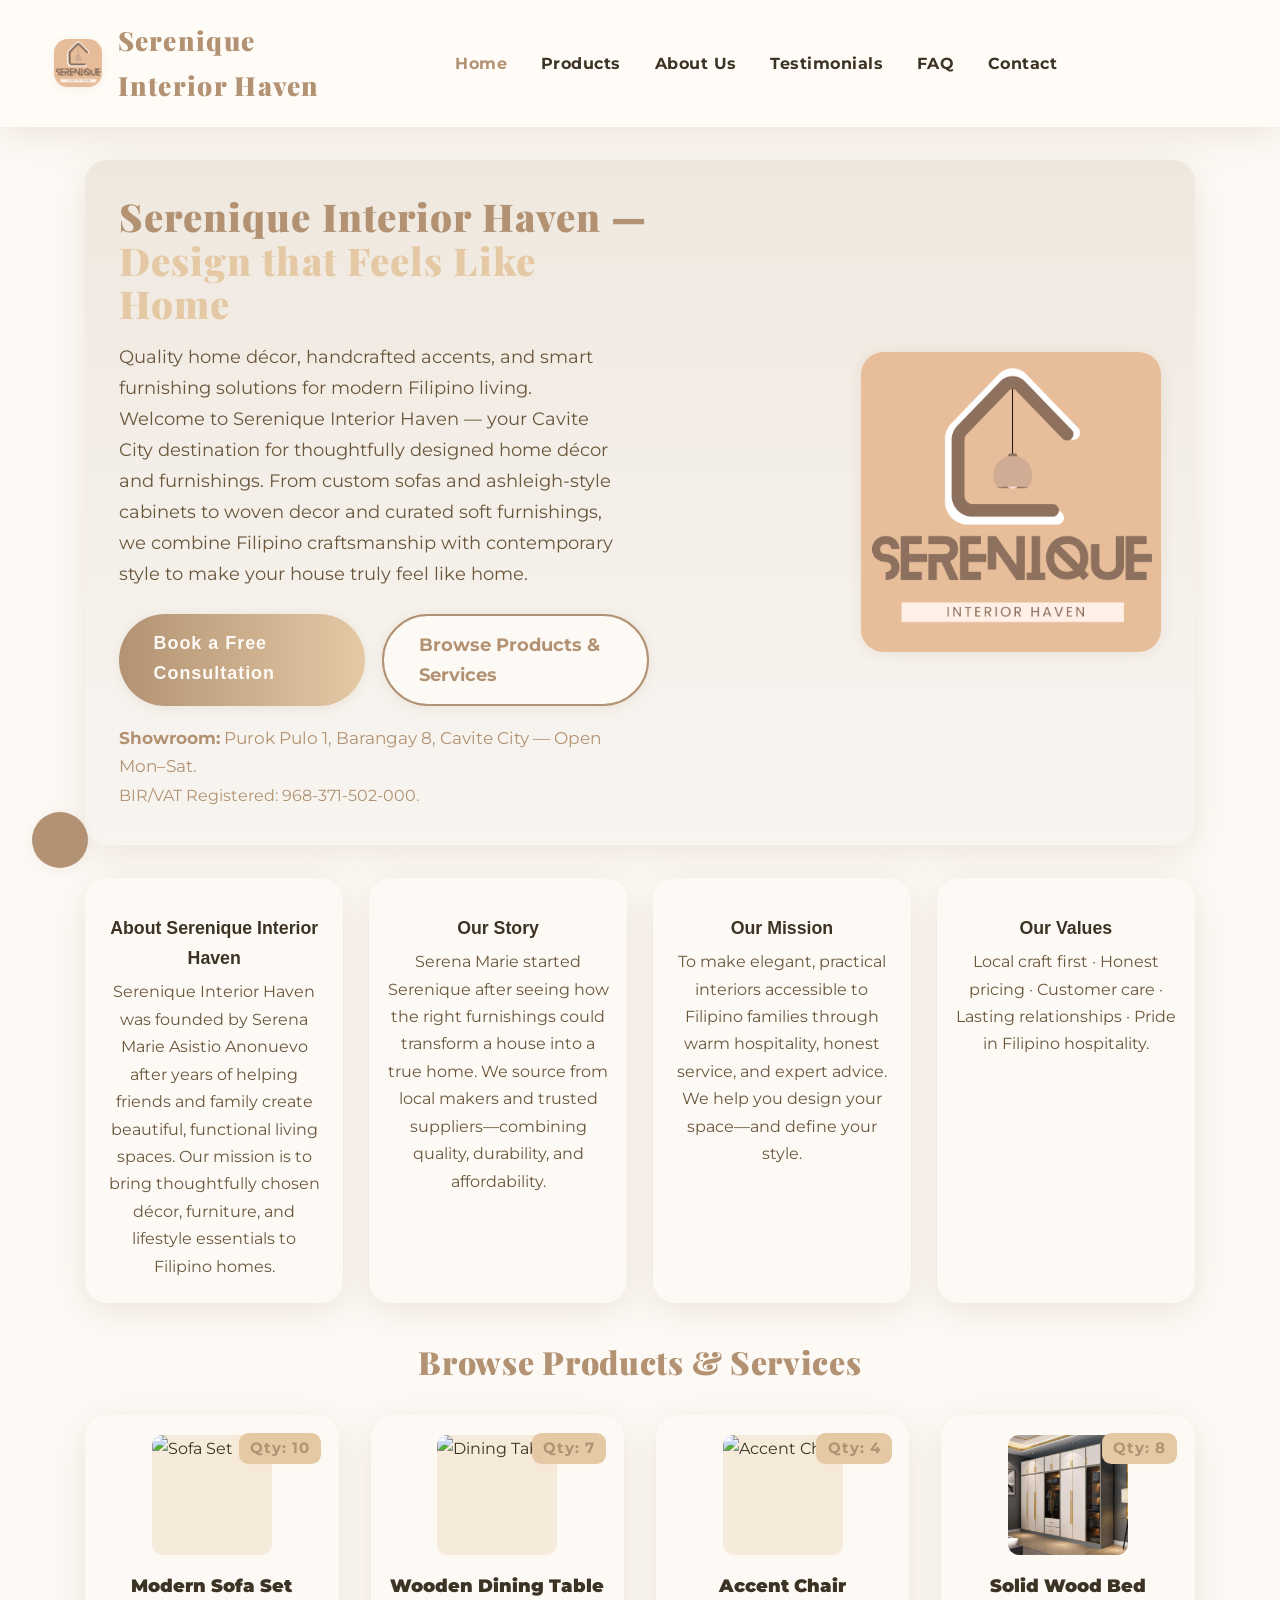
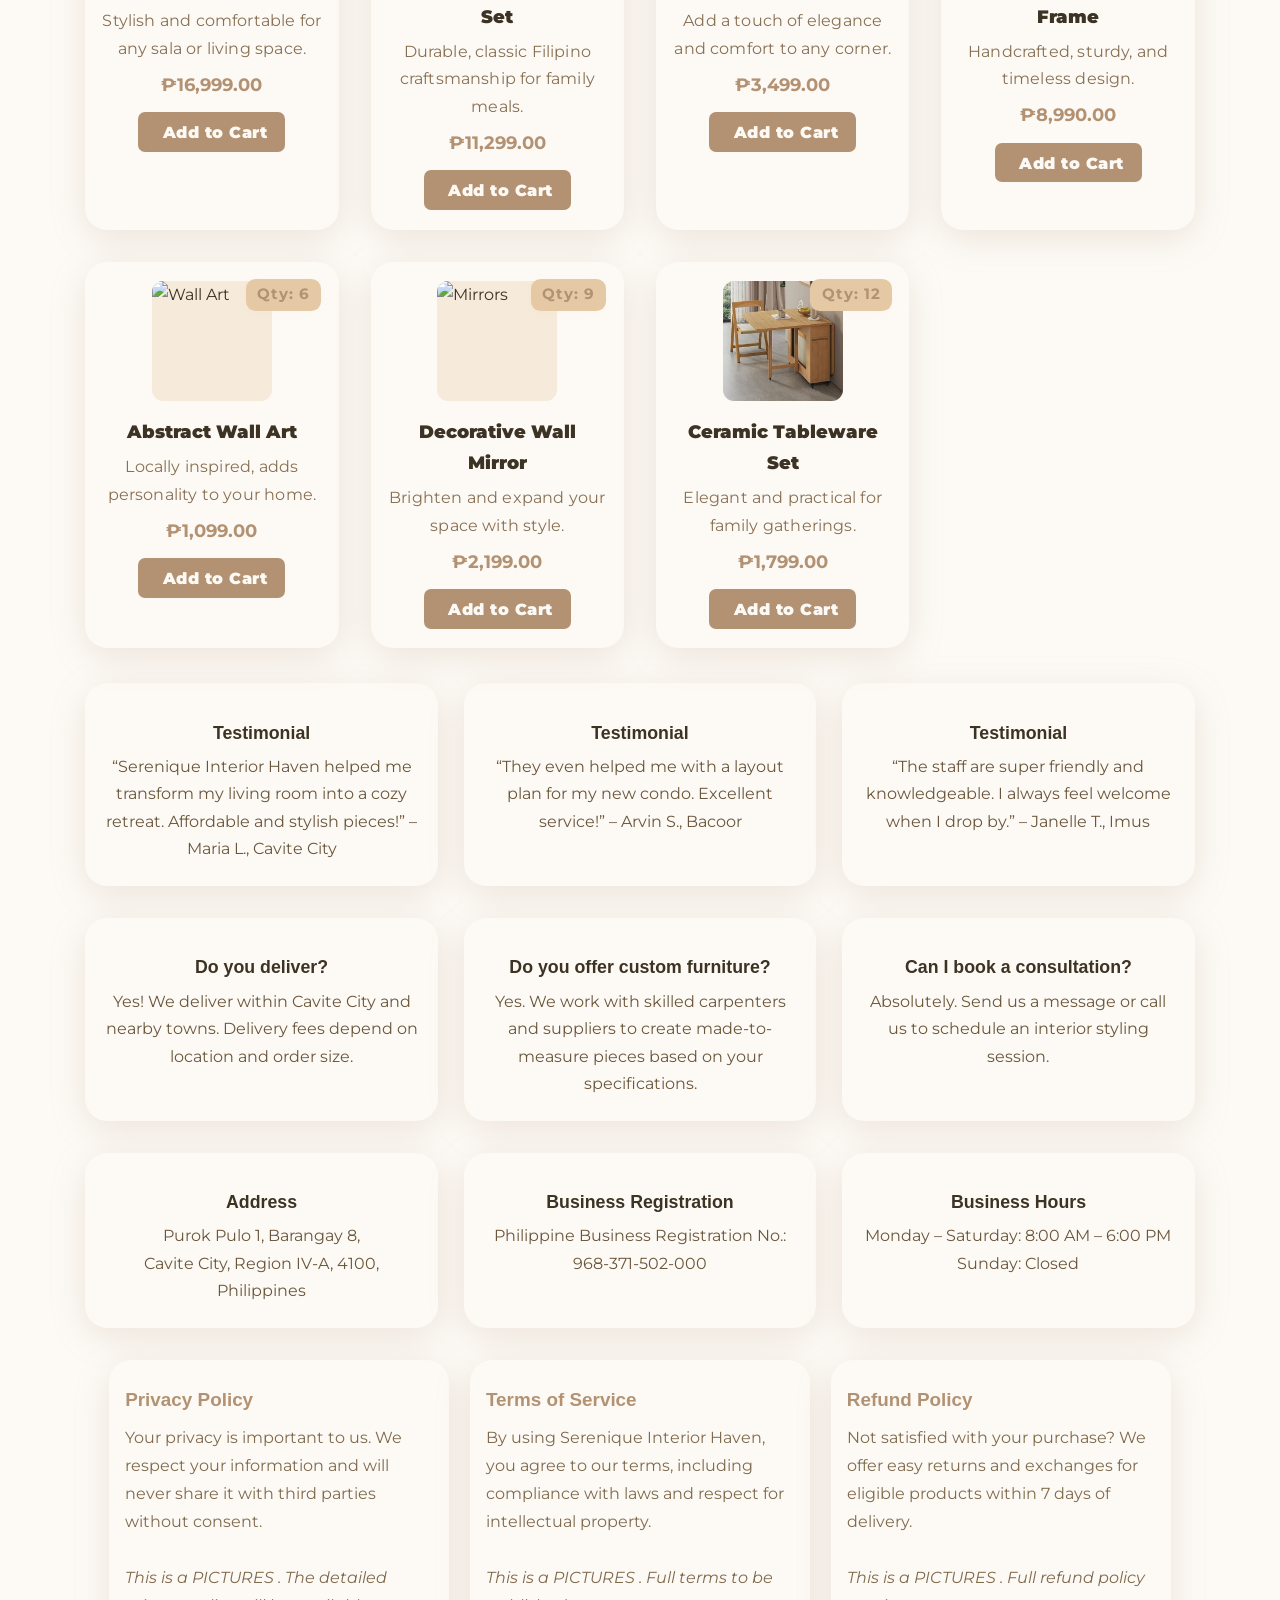
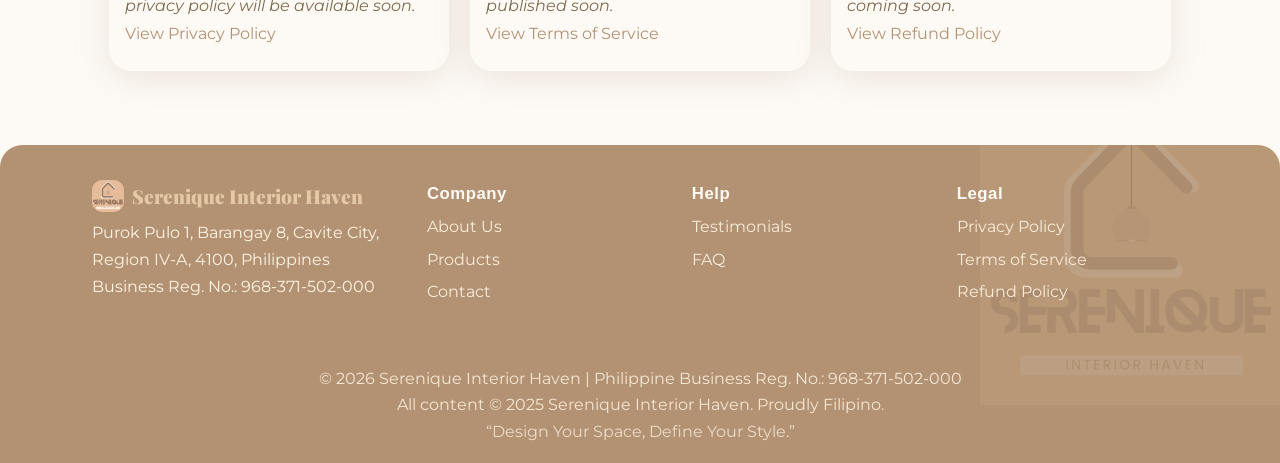
==== commit 8f2739b5: "Update index.html" ====
--- a/index.html
+++ b/index.html
@@ -143,7 +143,193 @@
       }
     }
 
-    /* --- HERO AND MAIN SECTIONS --- */
+    /* Floating Cart Button */
+    .floating-cart-btn {
+      position: fixed;
+      left: 32px;
+      bottom: 32px;
+      z-index: 150;
+      background: var(--primary);
+      color: var(--light);
+      border-radius: 50%;
+      width: 56px;
+      height: 56px;
+      display: flex;
+      align-items: center;
+      justify-content: center;
+      font-size: 2.1rem;
+      box-shadow: 0 2px 14px 0 rgba(160,130,92,0.13);
+      cursor: pointer;
+      border: none;
+      transition: background .2s, color .2s, box-shadow .2s;
+      outline: none;
+    }
+    .floating-cart-btn:hover {
+      background: var(--secondary);
+      color: var(--primary);
+    }
+    #cart-badge {
+      position:absolute;
+      top:8px;
+      right:8px;
+      background:var(--secondary);
+      color:var(--primary);
+      font-size:.9rem;
+      font-weight:700;
+      border-radius:50%;
+      padding:2px 8px;
+      min-width:24px;
+      text-align:center;
+      display:none
+    }
+    @media (max-width: 500px) {
+      .floating-cart-btn {
+        left: 10px;
+        bottom: 10px;
+        width: 44px;
+        height: 44px;
+        font-size: 1.5rem;
+      }
+    }
+
+    /* Cart Sidebar */
+    .cart-overlay {
+      position: fixed;
+      top: 0; left: 0;
+      width: 100vw; height: 100vh;
+      background: rgba(160,130,92,0.12);
+      z-index: 100;
+      display: none;
+    }
+    .cart-overlay.active { display: block; }
+    .cart-sidebar {
+      position: fixed;
+      top: 0;
+      right: -100%;
+      width: 360px;
+      max-width: 99vw;
+      height: 100%;
+      background: var(--light);
+      box-shadow: -2px 0 20px 0 rgba(160,130,92,0.14);
+      z-index: 101;
+      padding: 2.2rem 1.5rem;
+      display: flex;
+      flex-direction: column;
+      transition: right .28s;
+      overflow-y: auto;
+    }
+    .cart-sidebar.open { right: 0; }
+    .cart-sidebar-header {
+      display: flex;
+      align-items: center;
+      justify-content: space-between;
+      margin-bottom: 2rem;
+    }
+    .cart-sidebar-title {
+      font-size: 1.18rem;
+      font-weight: 900;
+      color: var(--primary);
+    }
+    .cart-sidebar-close {
+      font-size: 1.7rem;
+      color: var(--primary);
+      cursor: pointer;
+      background: none;
+      border: none;
+      transition: color .2s;
+    }
+    .cart-items {
+      flex: 1;
+      overflow-y: auto;
+      display: flex;
+      flex-direction: column;
+      gap: 1.1rem;
+    }
+    .cart-item {
+      display: flex;
+      gap: 1rem;
+      align-items: flex-start;
+      border-bottom: 1px solid #e5c9a5;
+      padding-bottom: 1rem;
+    }
+    .cart-item-img {
+      width: 54px;
+      height: 54px;
+      object-fit: contain;
+      border-radius: .6rem;
+      background: #f4e6d1;
+    }
+    .cart-item-details { flex: 1; }
+    .cart-item-title {
+      font-size: 1rem;
+      font-weight: 700;
+      margin-bottom: .15rem;
+    }
+    .cart-item-price {
+      color: var(--primary);
+      font-weight: 700;
+      margin-bottom: .12rem;
+      font-size: 0.97rem;
+    }
+    .cart-item-qty {
+      display: flex;
+      align-items: center;
+      gap: .4rem;
+      margin-top: .18rem;
+    }
+    .cart-item-qty-btn {
+      font-size: 1.06rem;
+      background: var(--light);
+      border-radius: .3rem;
+      padding: 2px 7px;
+      cursor: pointer;
+      color: var(--primary);
+      border: 1px solid var(--secondary);
+      transition: background .2s, color .2s;
+    }
+    .cart-item-qty-btn:hover {
+      background: var(--primary);
+      color: var(--light);
+    }
+    .cart-item-remove {
+      color: #b94c23;
+      font-size: 1.13rem;
+      margin-left: .5rem;
+      cursor: pointer;
+      background: none;
+      border: none;
+      transition: color .2s;
+    }
+    .cart-sidebar-footer {
+      margin-top: 2rem;
+      display: flex;
+      align-items: center;
+      justify-content: space-between;
+      font-weight: 700;
+      font-size: 1.05rem;
+    }
+    .cart-sidebar-footer .checkout-btn {
+      padding: 0.62rem 1.32rem;
+      background: var(--primary);
+      color: var(--light);
+      border-radius: .55rem;
+      border: none;
+      font-weight: 700;
+      cursor: pointer;
+      transition: background .2s;
+    }
+    .cart-sidebar-footer .checkout-btn:hover {
+      background: var(--secondary);
+      color: var(--primary);
+    }
+    @media (max-width: 430px) {
+      .cart-sidebar {
+        width: 99vw;
+        padding: 1.05rem .55rem;
+      }
+    }
+
+    /* --- Rest as before --- */
     main {
       max-width: 1145px;
       margin: 0 auto;
@@ -283,8 +469,6 @@
       color: #6a563b;
       font-size: 1.01rem;
     }
-
-    /* --- PRODUCT GRID --- */
     .products-grid {
       display: grid;
       grid-template-columns: repeat(auto-fit, minmax(240px, 1fr));
@@ -378,8 +562,6 @@
       letter-spacing: 1px;
       box-shadow: 0 2px 9px 0 rgba(229,201,165,0.08);
     }
-
-    /* --- POLICY --- */
     .policy-sections {
       display: flex;
       flex-wrap: wrap;
@@ -414,8 +596,6 @@
     @media (max-width: 600px) {
       .policy-card { padding: 1.05rem .55rem; }
     }
-
-    /* --- FOOTER --- */
     .footer {
       background: var(--primary);
       color: var(--light);
@@ -546,6 +726,28 @@
       </div>
     </nav>
   </header>
+
+  <!-- Floating Cart Button -->
+  <button class="floating-cart-btn" id="cart-btn" aria-label="Open cart">
+    <i class="ri-shopping-bag-3-line"></i>
+    <span id="cart-badge"></span>
+  </button>
+
+  <!-- Cart Sidebar & Overlay -->
+  <div class="cart-overlay" id="cart-overlay"></div>
+  <aside class="cart-sidebar" id="cart-sidebar" aria-label="Shopping cart">
+    <div class="cart-sidebar-header">
+      <div class="cart-sidebar-title">My Cart</div>
+      <button class="cart-sidebar-close" id="cart-close-btn" aria-label="Close cart"><i class="ri-close-line"></i></button>
+    </div>
+    <div class="cart-items" id="cart-items">
+      <!-- Cart items will be rendered here by JS -->
+    </div>
+    <div class="cart-sidebar-footer">
+      <span><span id="cart-items-count">0</span> items | <span id="cart-total">₱0</span></span>
+      <button class="checkout-btn" id="checkout-btn">Checkout</button>
+    </div>
+  </aside>
 
   <main>
     <!-- Hero Section -->
@@ -831,6 +1033,32 @@
       { id: 6, name: "Decorative Wall Mirror", price: 2199.00, img: "image/PICTURES 6.png" },
       { id: 7, name: "Ceramic Tableware Set", price: 1799.00, img: "image/PICTURES 7.png" }
     ];
+    // Cart Sidebar reference
+    const cartBtn = document.getElementById('cart-btn');
+    const cartSidebar = document.getElementById('cart-sidebar');
+    const cartCloseBtn = document.getElementById('cart-close-btn');
+    const cartOverlay = document.getElementById('cart-overlay');
+    const cartItemsContainer = document.getElementById('cart-items');
+    const cartItemsCount = document.getElementById('cart-items-count');
+    const cartTotal = document.getElementById('cart-total');
+    const checkoutBtn = document.getElementById('checkout-btn');
+    const cartBadge = document.getElementById('cart-badge');
+
+    function openCart() {
+      cartSidebar.classList.add('open');
+      cartOverlay.classList.add('active');
+      document.body.style.overflow = 'hidden';
+    }
+    function closeCart() {
+      cartSidebar.classList.remove('open');
+      cartOverlay.classList.remove('active');
+      document.body.style.overflow = '';
+    }
+    cartBtn && cartBtn.addEventListener('click', openCart);
+    cartCloseBtn && cartCloseBtn.addEventListener('click', closeCart);
+    cartOverlay && cartOverlay.addEventListener('click', closeCart);
+
+    // Add to cart logic
     document.querySelectorAll('.product-add').forEach((btn, idx) => {
       btn.addEventListener('click', function() {
         const card = btn.closest('.product-card');
@@ -873,10 +1101,55 @@
       renderCart();
     }
     function renderCart() {
-      // No cart sidebar in this version as per screenshot, but function included for completeness
+      cartItemsContainer.innerHTML = '';
+      if (cart.length === 0) {
+        cartItemsContainer.innerHTML = '<div style="text-align:center;color:#aaa;font-size:1rem;">Your cart is empty.</div>';
+      } else {
+        cart.forEach(item => {
+          const div = document.createElement('div');
+          div.className = 'cart-item';
+          div.innerHTML = `
+            <img src="${item.img}" alt="${item.name}" class="cart-item-img">
+            <div class="cart-item-details">
+              <div class="cart-item-title">${item.name}</div>
+              <div class="cart-item-price">₱${item.price.toLocaleString()}</div>
+              <div class="cart-item-qty">
+                <button class="cart-item-qty-btn" aria-label="Decrease quantity"><i class="ri-subtract-line"></i></button>
+                <span>${item.qty}</span>
+                <button class="cart-item-qty-btn" aria-label="Increase quantity"><i class="ri-add-line"></i></button>
+                <button class="cart-item-remove" aria-label="Remove item"><i class="ri-delete-bin-6-line"></i></button>
+              </div>
+            </div>
+          `;
+          div.querySelector('.cart-item-qty-btn[aria-label="Decrease quantity"]').addEventListener('click', function() {
+            decreaseQty(item.id);
+          });
+          div.querySelector('.cart-item-qty-btn[aria-label="Increase quantity"]').addEventListener('click', function() {
+            increaseQty(item.id);
+          });
+          div.querySelector('.cart-item-remove').addEventListener('click', function() {
+            removeItem(item.id);
+          });
+          cartItemsContainer.appendChild(div);
+        });
+      }
+      const totalQty = cart.reduce((total, i) => total + i.qty, 0);
+      cartItemsCount.textContent = totalQty;
+      cartTotal.textContent = '₱' + cart.reduce((total, i) => total + i.qty * i.price, 0).toLocaleString(undefined, {minimumFractionDigits: 2});
+      if (totalQty > 0) {
+        cartBadge.textContent = totalQty;
+        cartBadge.style.display = 'block';
+      } else {
+        cartBadge.style.display = 'none';
+      }
     }
     renderCart();
     document.getElementById('footer-year').textContent = new Date().getFullYear();
+
+    checkoutBtn && checkoutBtn.addEventListener('click', function() {
+      localStorage.setItem('checkoutCart', JSON.stringify(cart));
+      window.location.href = "order-summary.html";
+    });
   </script>
 </body>
 </html>
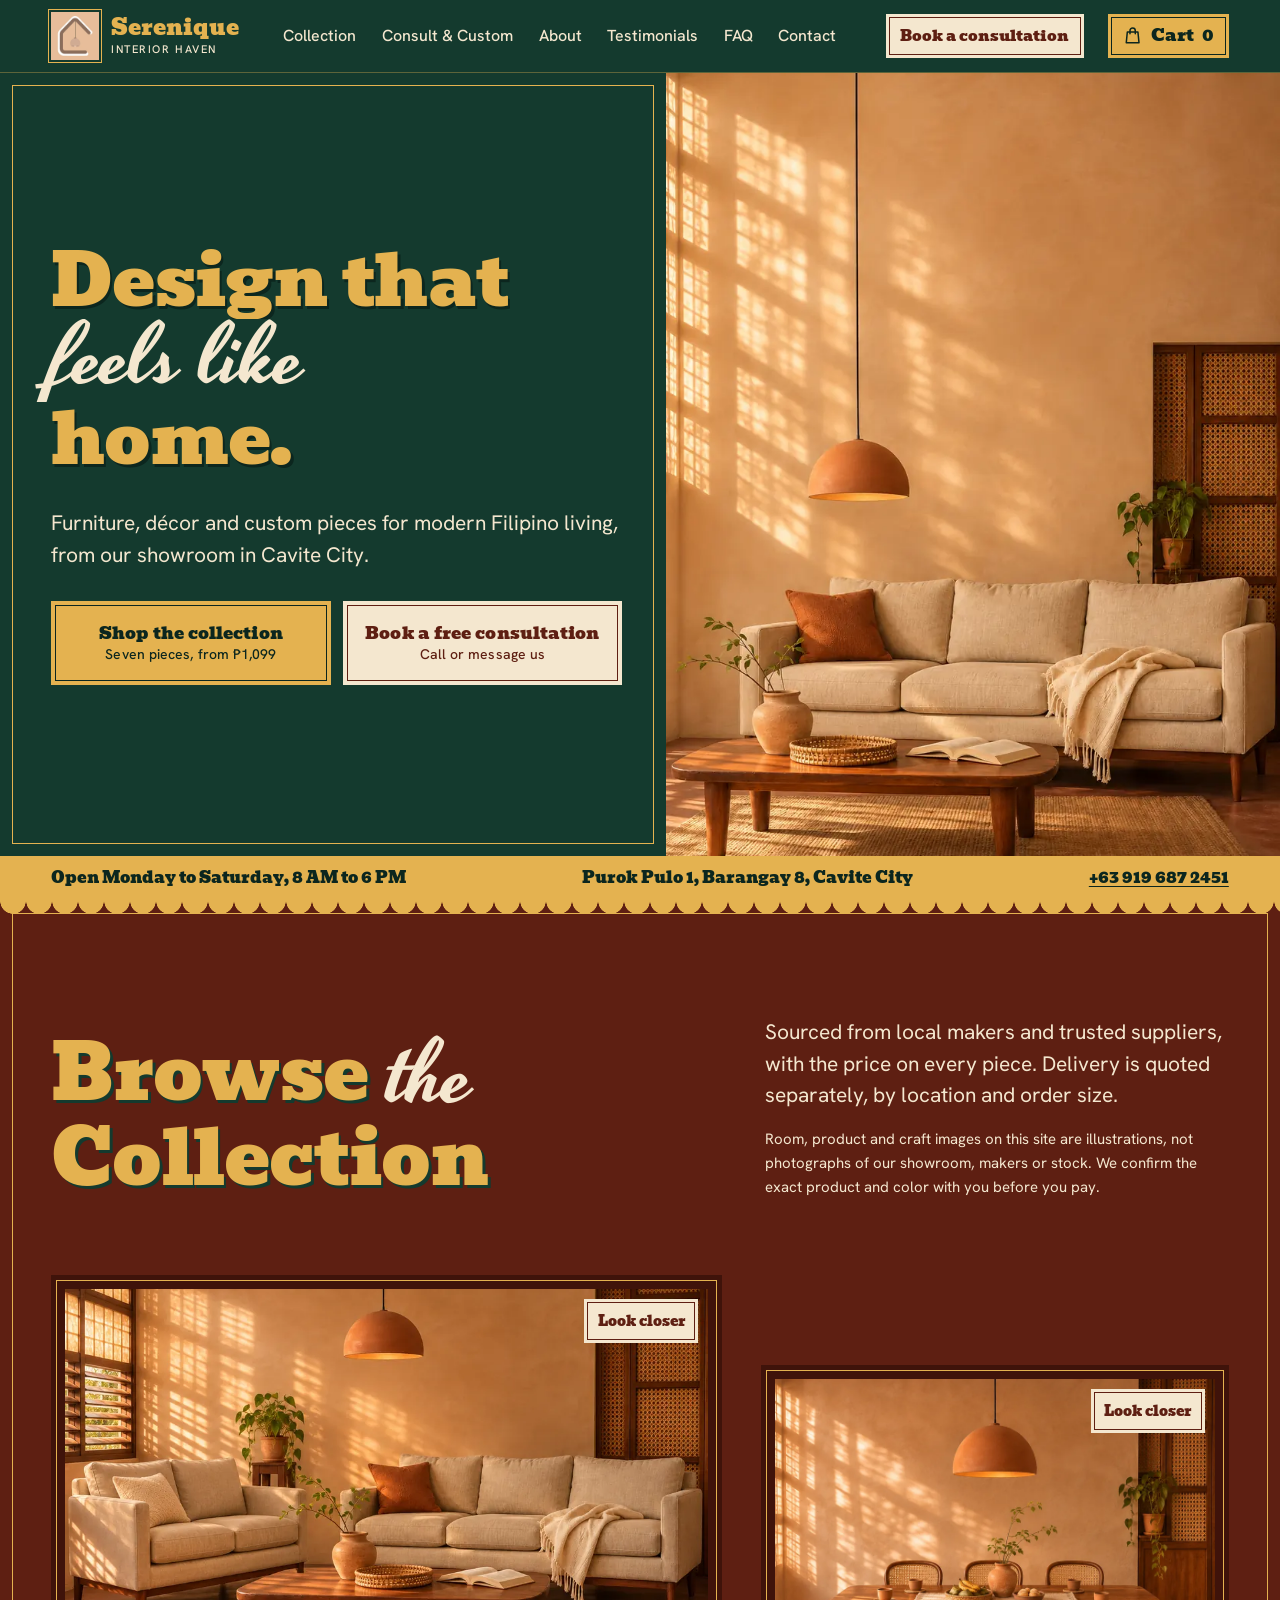
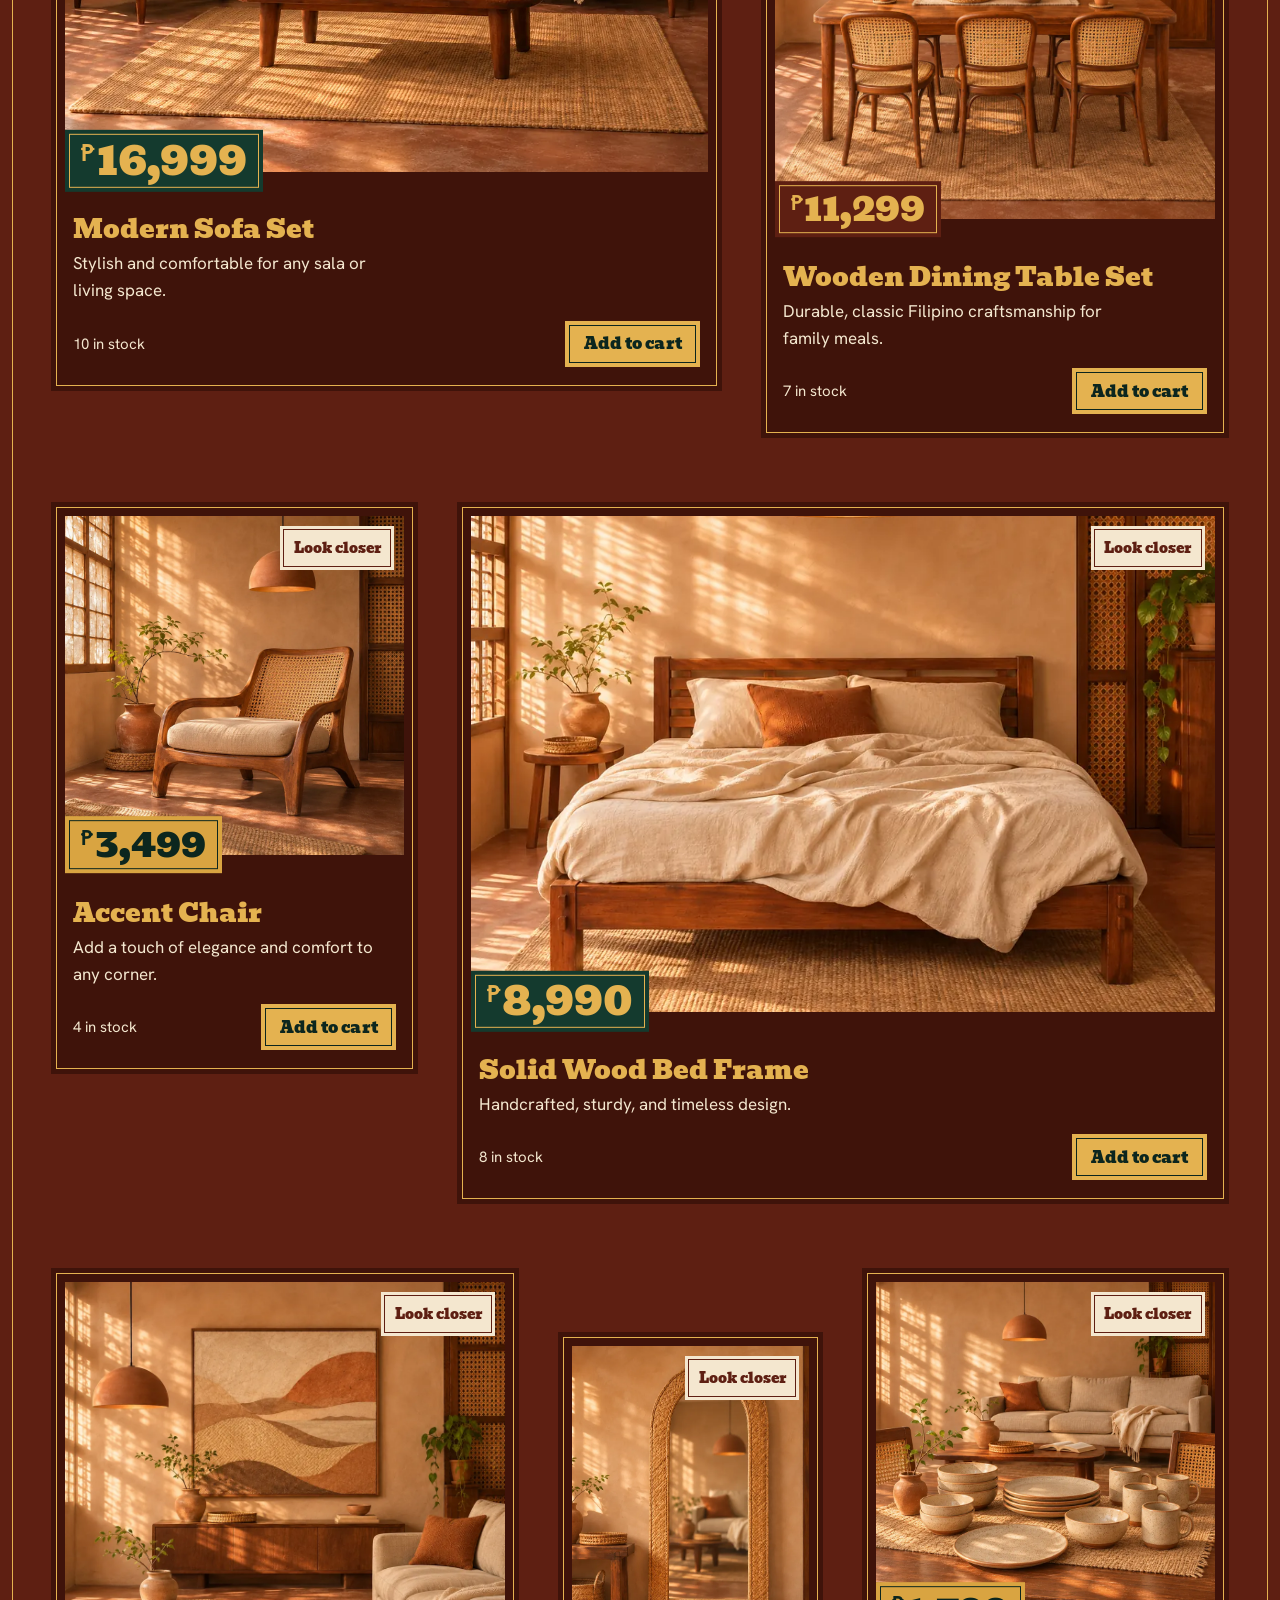
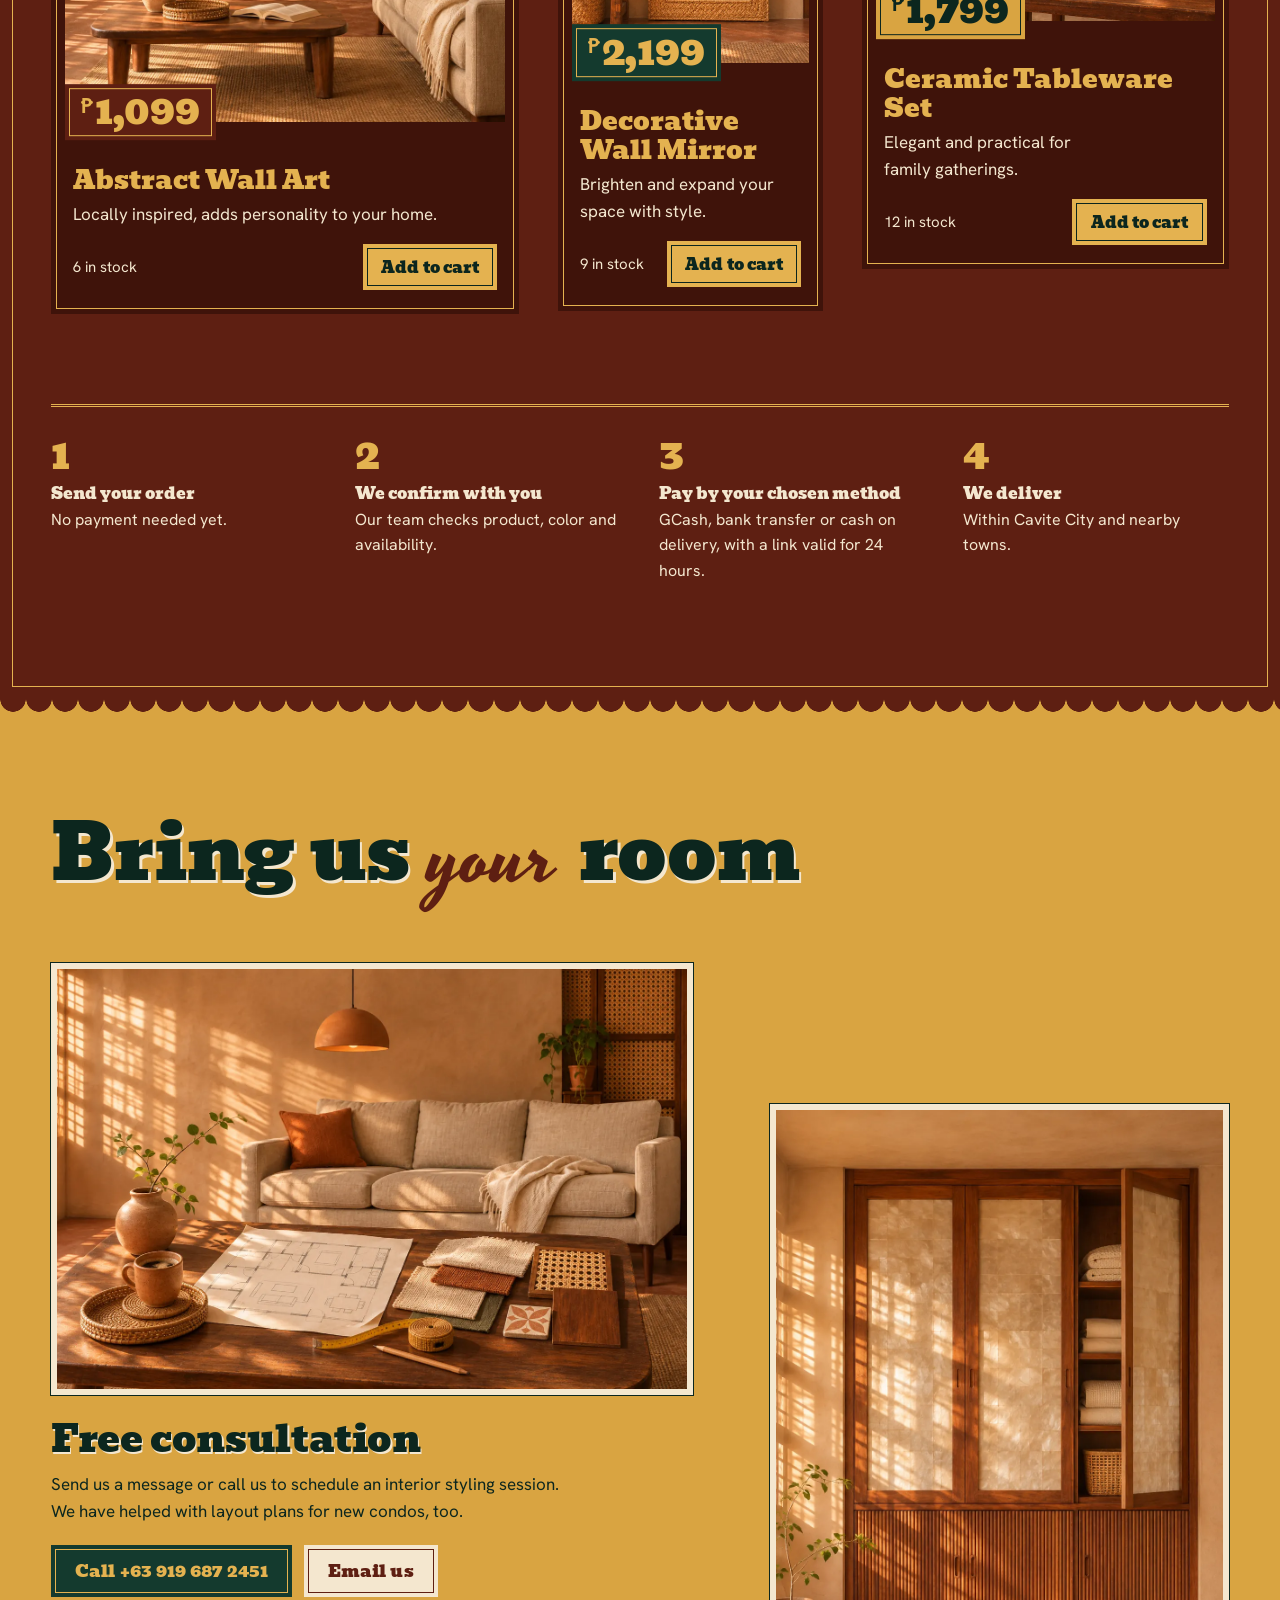
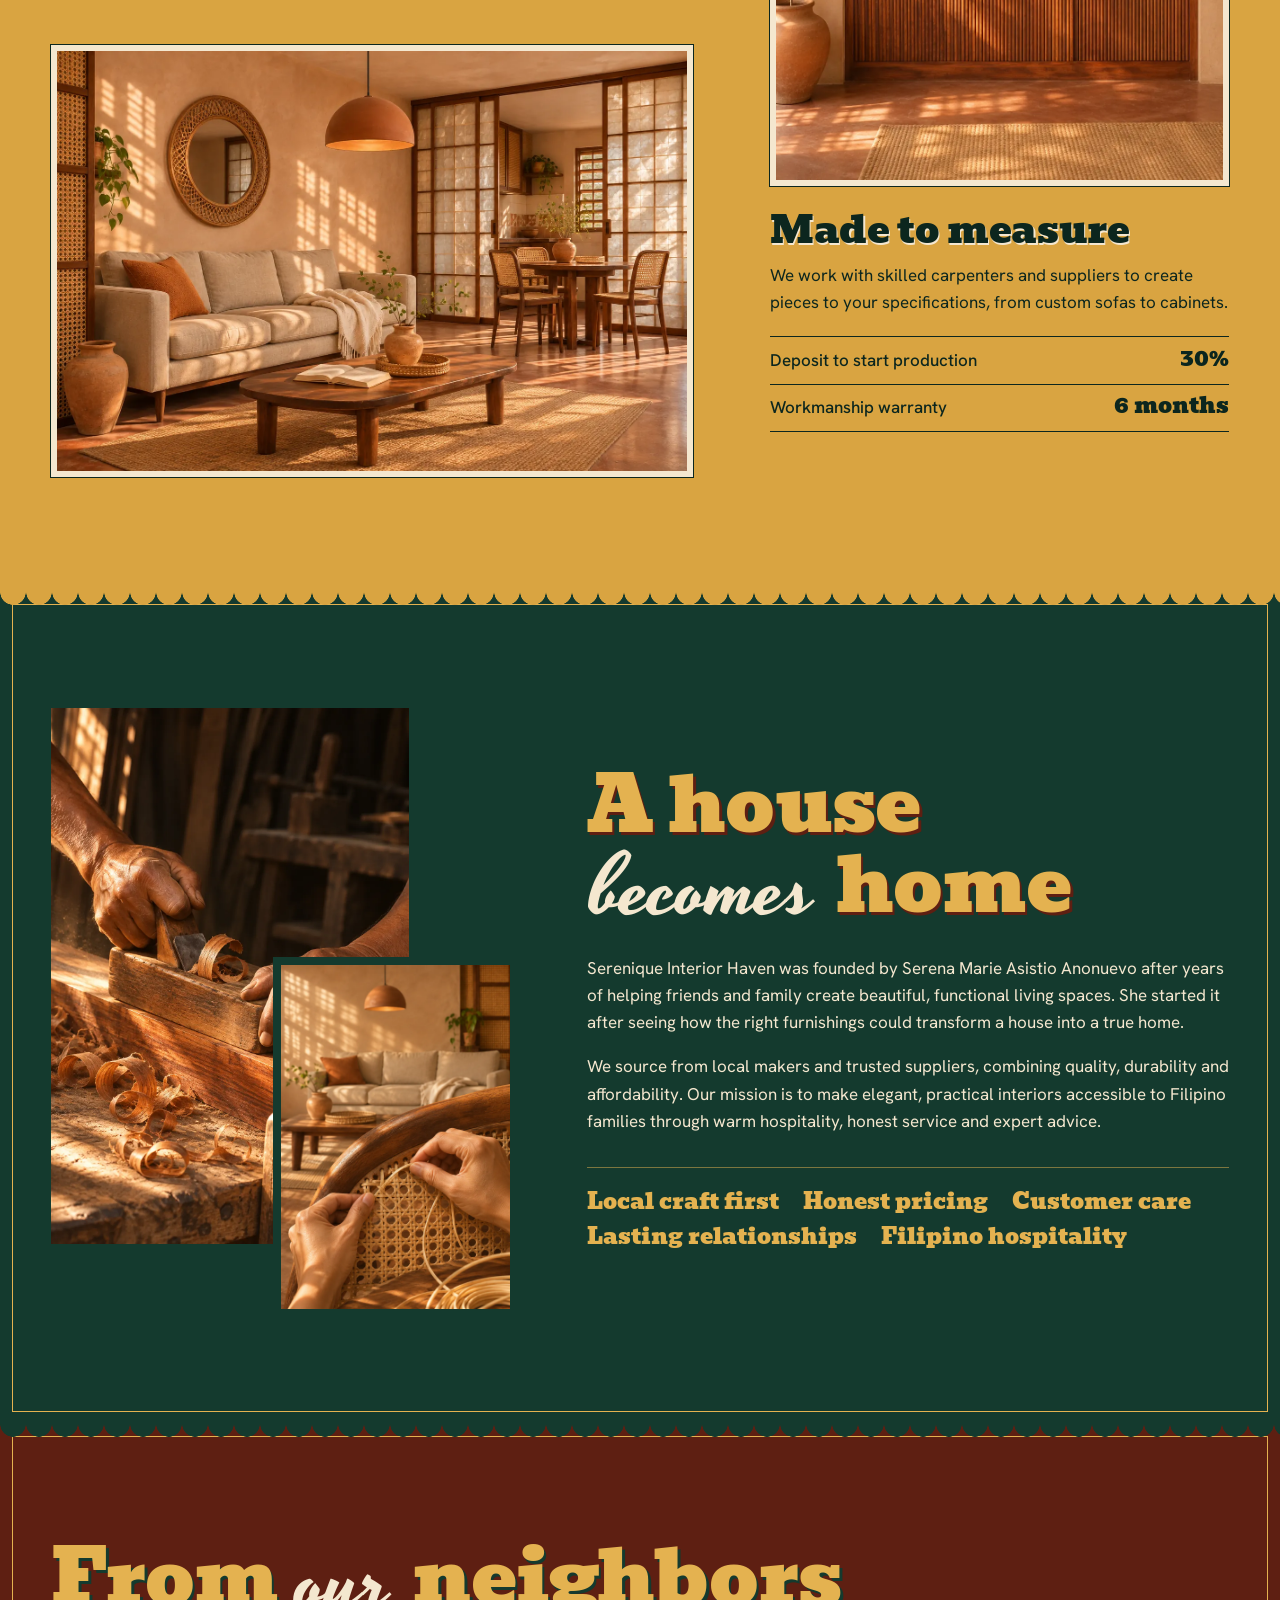
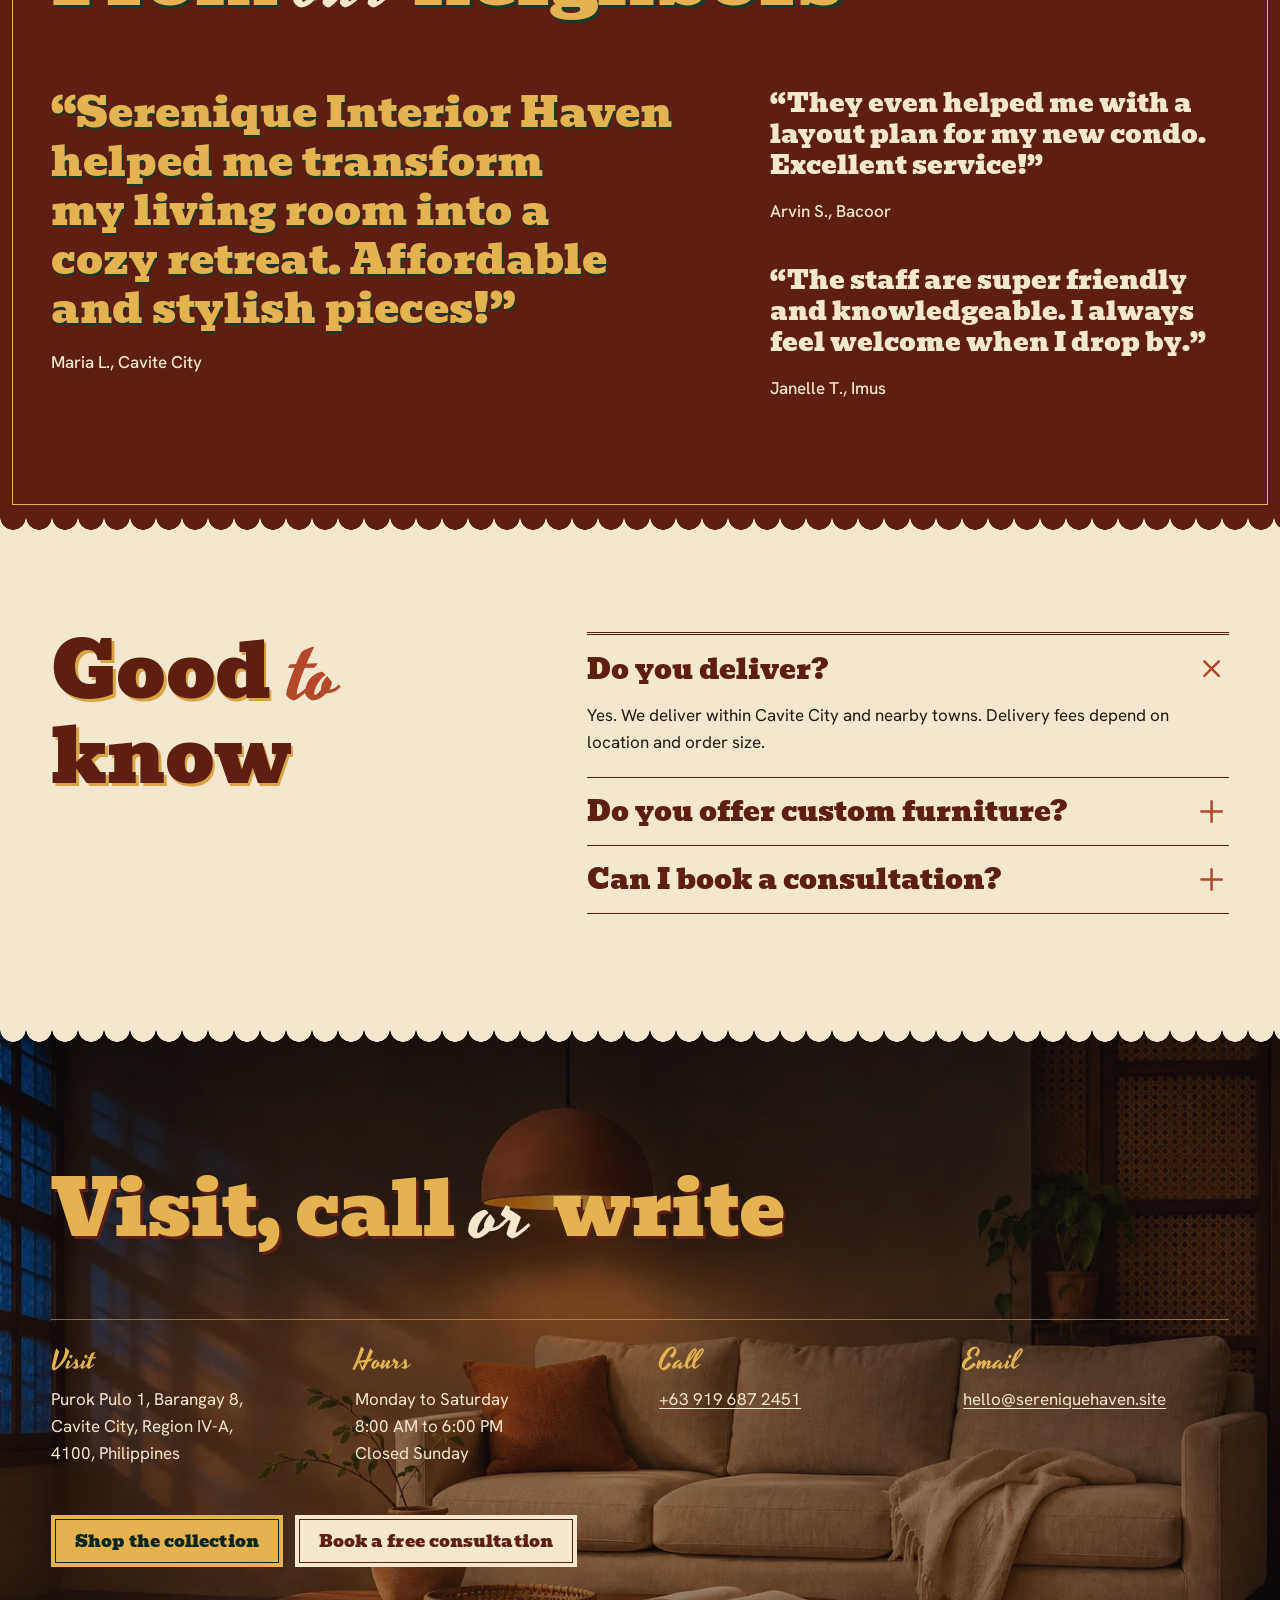
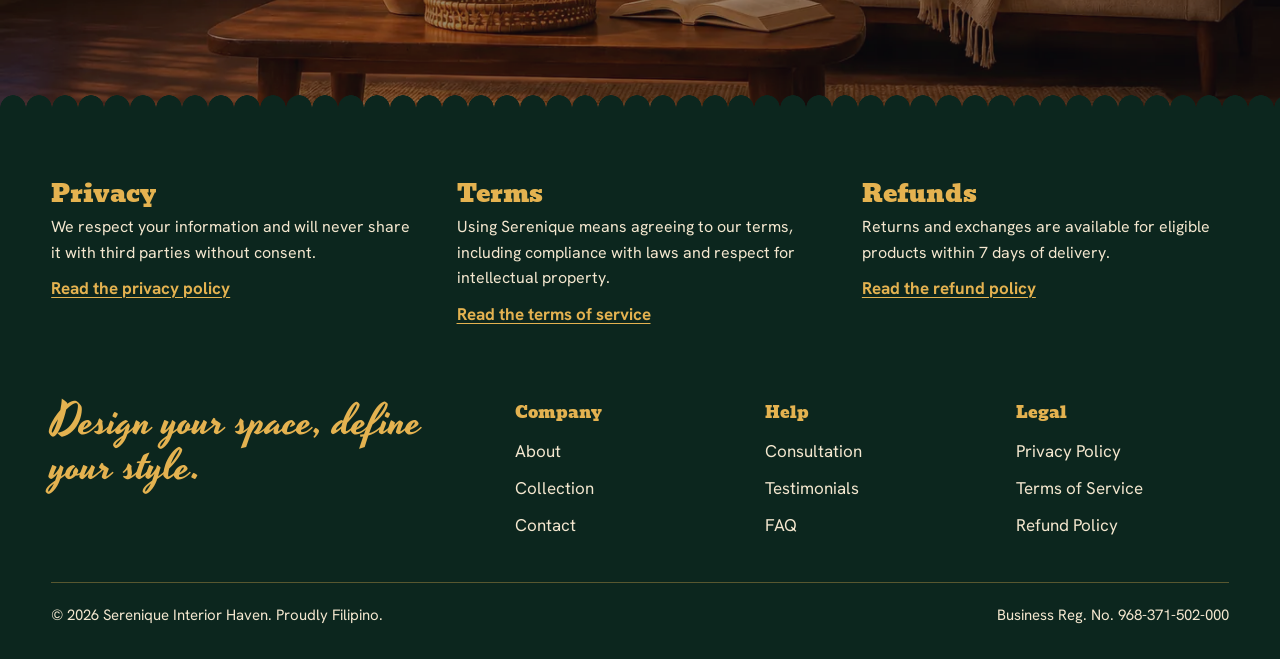
==== commit 0581a797: "Redesign site with Karatula Emas visual direction Rebuild the storefront around hand-painted shop bo" ====
--- a/index.html
+++ b/index.html
@@ -1,1155 +1,403 @@
 <!DOCTYPE html>
 <html lang="en">
 <head>
-  <meta charset="UTF-8" />
-  <meta name="viewport" content="width=device-width, initial-scale=1.0" />
-  <title>Serenique Interior Haven — Design that Feels Like Home</title>
-  <link rel="icon" type="image/png" href="image/FAVICON.png" />
-  <link href="https://fonts.googleapis.com/css2?family=Montserrat:wght@400;700;900&family=Playfair+Display:wght@700&display=swap" rel="stylesheet" />
-  <link href="https://cdn.jsdelivr.net/npm/remixicon@4.5.0/fonts/remixicon.css" rel="stylesheet" />
-  <style>
-    :root {
-      --primary: #b29272;
-      --accent: #fff4e3;
-      --dark: #3d3324;
-      --light: #fdfaf6;
-      --secondary: #e5c9a5;
-      --radius: 1.4rem;
-      --shadow: 0 8px 36px 0 rgba(160,130,92,0.18);
-    }
-    html { scroll-behavior: smooth; }
-    * { box-sizing: border-box; margin: 0; padding: 0; }
-    body {
-      font-family: 'Montserrat', Arial, sans-serif;
-      background: var(--light);
-      color: var(--dark);
-      min-height: 100vh;
-      line-height: 1.7;
-    }
-    a {
-      color: var(--primary);
-      text-decoration: none;
-      transition: color .2s;
-    }
-    a:hover { color: #c1a16b; }
-    img {
-      max-width: 100%;
-      display: block;
-      border-radius: .7rem;
-    }
-    button, input {
-      font-family: inherit;
-      outline: none;
-      border: none;
-      background: none;
-    }
-    .header {
-      width: 100%;
-      background: rgba(255,252,247,0.96);
-      box-shadow: var(--shadow);
-      position: sticky;
-      top: 0;
-      z-index: 99;
-      backdrop-filter: blur(8px);
-    }
-    .nav {
-      display: flex;
-      align-items: center;
-      justify-content: space-between;
-      max-width: 1240px;
-      margin: 0 auto;
-      padding: 1.15rem 2.1rem;
-      position: relative;
-    }
-    .nav-logo {
-      display: flex;
-      align-items: center;
-      gap: 1rem;
-      font-size: 1.65rem;
-      font-weight: 900;
-      color: var(--primary);
-      letter-spacing: 1.3px;
-      font-family: 'Playfair Display', serif;
-    }
-    .nav-logo img {
-      width: 48px;
-      height: 48px;
-      border-radius: 14px;
-      background: #fff;
-      box-shadow: 0 2px 8px 0 rgba(160,130,92,0.11);
-    }
-    .nav-list {
-      display: flex;
-      align-items: center;
-      gap: 2.1rem;
-      list-style: none;
-    }
-    .nav-link {
-      color: var(--dark);
-      font-weight: 700;
-      font-size: 1rem;
-      padding: 0.22rem 0;
-      letter-spacing: 0.5px;
-      transition: color .2s;
-      position: relative;
-    }
-    .nav-link.active, .nav-link:hover {
-      color: var(--primary);
-    }
-    .nav-actions {
-      display: flex;
-      align-items: center;
-      gap: 1.15rem;
-    }
-    .nav-toggle {
-      display: none;
-      font-size: 2.2rem;
-      background: none;
-      border: none;
-      cursor: pointer;
-      color: var(--primary);
-      margin-left: 1rem;
-      z-index: 200;
-    }
-    @media (max-width: 820px) {
-      .nav-list {
-        position: fixed;
-        top: 0;
-        right: -100vw;
-        width: 78vw;
-        height: 100vh;
-        background: var(--light);
-        flex-direction: column;
-        gap: 1.8rem;
-        padding-top: 4.7rem;
-        z-index: 120;
-        transition: right .26s;
-        box-shadow: -2px 0 20px 0 rgba(160,130,92,0.09);
-      }
-      .nav-list.open { right: 0; }
-      .nav-toggle { display: block; }
-      .nav-close { display: none; }
-      .nav-list .nav-close {
-        display: block;
-        position: absolute;
-        top: 1.13rem;
-        right: 1.4rem;
-        background: none;
-        border: none;
-        font-size: 1.76rem;
-        color: var(--primary);
-        cursor: pointer;
-        z-index: 999;
-      }
-    }
-
-    /* Floating Cart Button */
-    .floating-cart-btn {
-      position: fixed;
-      left: 32px;
-      bottom: 32px;
-      z-index: 150;
-      background: var(--primary);
-      color: var(--light);
-      border-radius: 50%;
-      width: 56px;
-      height: 56px;
-      display: flex;
-      align-items: center;
-      justify-content: center;
-      font-size: 2.1rem;
-      box-shadow: 0 2px 14px 0 rgba(160,130,92,0.13);
-      cursor: pointer;
-      border: none;
-      transition: background .2s, color .2s, box-shadow .2s;
-      outline: none;
-    }
-    .floating-cart-btn:hover {
-      background: var(--secondary);
-      color: var(--primary);
-    }
-    #cart-badge {
-      position:absolute;
-      top:8px;
-      right:8px;
-      background:var(--secondary);
-      color:var(--primary);
-      font-size:.9rem;
-      font-weight:700;
-      border-radius:50%;
-      padding:2px 8px;
-      min-width:24px;
-      text-align:center;
-      display:none
-    }
-    @media (max-width: 500px) {
-      .floating-cart-btn {
-        left: 10px;
-        bottom: 10px;
-        width: 44px;
-        height: 44px;
-        font-size: 1.5rem;
-      }
-    }
-
-    /* Cart Sidebar */
-    .cart-overlay {
-      position: fixed;
-      top: 0; left: 0;
-      width: 100vw; height: 100vh;
-      background: rgba(160,130,92,0.12);
-      z-index: 100;
-      display: none;
-    }
-    .cart-overlay.active { display: block; }
-    .cart-sidebar {
-      position: fixed;
-      top: 0;
-      right: -100%;
-      width: 360px;
-      max-width: 99vw;
-      height: 100%;
-      background: var(--light);
-      box-shadow: -2px 0 20px 0 rgba(160,130,92,0.14);
-      z-index: 101;
-      padding: 2.2rem 1.5rem;
-      display: flex;
-      flex-direction: column;
-      transition: right .28s;
-      overflow-y: auto;
-    }
-    .cart-sidebar.open { right: 0; }
-    .cart-sidebar-header {
-      display: flex;
-      align-items: center;
-      justify-content: space-between;
-      margin-bottom: 2rem;
-    }
-    .cart-sidebar-title {
-      font-size: 1.18rem;
-      font-weight: 900;
-      color: var(--primary);
-    }
-    .cart-sidebar-close {
-      font-size: 1.7rem;
-      color: var(--primary);
-      cursor: pointer;
-      background: none;
-      border: none;
-      transition: color .2s;
-    }
-    .cart-items {
-      flex: 1;
-      overflow-y: auto;
-      display: flex;
-      flex-direction: column;
-      gap: 1.1rem;
-    }
-    .cart-item {
-      display: flex;
-      gap: 1rem;
-      align-items: flex-start;
-      border-bottom: 1px solid #e5c9a5;
-      padding-bottom: 1rem;
-    }
-    .cart-item-img {
-      width: 54px;
-      height: 54px;
-      object-fit: contain;
-      border-radius: .6rem;
-      background: #f4e6d1;
-    }
-    .cart-item-details { flex: 1; }
-    .cart-item-title {
-      font-size: 1rem;
-      font-weight: 700;
-      margin-bottom: .15rem;
-    }
-    .cart-item-price {
-      color: var(--primary);
-      font-weight: 700;
-      margin-bottom: .12rem;
-      font-size: 0.97rem;
-    }
-    .cart-item-qty {
-      display: flex;
-      align-items: center;
-      gap: .4rem;
-      margin-top: .18rem;
-    }
-    .cart-item-qty-btn {
-      font-size: 1.06rem;
-      background: var(--light);
-      border-radius: .3rem;
-      padding: 2px 7px;
-      cursor: pointer;
-      color: var(--primary);
-      border: 1px solid var(--secondary);
-      transition: background .2s, color .2s;
-    }
-    .cart-item-qty-btn:hover {
-      background: var(--primary);
-      color: var(--light);
-    }
-    .cart-item-remove {
-      color: #b94c23;
-      font-size: 1.13rem;
-      margin-left: .5rem;
-      cursor: pointer;
-      background: none;
-      border: none;
-      transition: color .2s;
-    }
-    .cart-sidebar-footer {
-      margin-top: 2rem;
-      display: flex;
-      align-items: center;
-      justify-content: space-between;
-      font-weight: 700;
-      font-size: 1.05rem;
-    }
-    .cart-sidebar-footer .checkout-btn {
-      padding: 0.62rem 1.32rem;
-      background: var(--primary);
-      color: var(--light);
-      border-radius: .55rem;
-      border: none;
-      font-weight: 700;
-      cursor: pointer;
-      transition: background .2s;
-    }
-    .cart-sidebar-footer .checkout-btn:hover {
-      background: var(--secondary);
-      color: var(--primary);
-    }
-    @media (max-width: 430px) {
-      .cart-sidebar {
-        width: 99vw;
-        padding: 1.05rem .55rem;
-      }
-    }
-
-    /* --- Rest as before --- */
-    main {
-      max-width: 1145px;
-      margin: 0 auto;
-      padding: 2.1rem 1.1rem 2.5rem;
-    }
-    .hero {
-      display: flex;
-      align-items: center;
-      justify-content: space-between;
-      gap: 2.6rem;
-      background: linear-gradient(rgba(160,130,92,.15),rgba(0,0,0,.02)), url('image/PICTURES .png') center/cover;
-      border-radius: var(--radius);
-      padding: 2.2rem 2.1rem;
-      margin-bottom: 2.1rem;
-      box-shadow: var(--shadow);
-      flex-wrap: wrap;
-      min-height: 340px;
-    }
-    .hero-content {
-      flex: 1 1 280px;
-      min-width: 260px;
-      z-index: 2;
-    }
-    .hero-title {
-      font-family: 'Playfair Display', serif;
-      font-size: 2.4rem;
-      font-weight: 900;
-      color: var(--primary);
-      line-height: 1.13;
-      margin-bottom: 1.05rem;
-      letter-spacing: 1.1px;
-    }
-    .hero-desc {
-      color: #6a563b;
-      font-size: 1.14rem;
-      margin-bottom: 1.5rem;
-      max-width: 500px;
-    }
-    .hero-btns { display: flex; gap: 1.07rem; }
-    .btn-primary, .btn-secondary {
-      padding: 0.85rem 2.18rem;
-      font-size: 1.12rem;
-      border-radius: 3rem;
-      font-weight: 700;
-      cursor: pointer;
-      transition: background .2s, color .2s, box-shadow .2s;
-      box-shadow: 0 2px 12px 0 rgba(160,130,92,0.13);
-      outline: none;
-      border: none;
-    }
-    .btn-primary {
-      background: linear-gradient(90deg, var(--primary), var(--secondary));
-      color: var(--light);
-      font-family: 'Poppins', sans-serif;
-      letter-spacing: 1px;
-    }
-    .btn-primary:hover {
-      background: var(--dark);
-      color: var(--accent);
-    }
-    .btn-secondary {
-      background: var(--light);
-      color: var(--primary);
-      border: 2px solid var(--primary);
-    }
-    .btn-secondary:hover {
-      background: var(--primary);
-      color: var(--light);
-    }
-    .hero-img-container {
-      min-width: 240px;
-      flex: 1 1 220px;
-      display: flex;
-      justify-content: flex-end;
-      align-items: center;
-      z-index: 1;
-    }
-    .hero-img {
-      width: 300px;
-      max-width: 100%;
-      border-radius: var(--radius);
-      box-shadow: 0 2px 18px 0 rgba(160,130,92,.14);
-      background: #fff4e3;
-      object-fit: contain;
-      opacity: 0.98;
-    }
-    @media (max-width: 1100px) {
-      .hero { flex-direction: column; text-align: center; }
-      .hero-content, .hero-img-container { justify-content: center; }
-      .hero-img { margin: 1.6rem auto 0 auto; }
-    }
-    @media (max-width: 600px) {
-      .hero { padding: 1.1rem .7rem; }
-    }
-    .section-title {
-      font-size: 2rem;
-      color: var(--primary);
-      font-family: 'Playfair Display', serif;
-      font-weight: 900;
-      text-align: center;
-      margin-bottom: 1.6rem;
-      margin-top: .8rem;
-      letter-spacing: 0.7px;
-    }
-    .info-sections {
-      display: flex;
-      flex-wrap: wrap;
-      gap: 1.6rem;
-      margin-bottom: 2rem;
-      justify-content: center;
-    }
-    .info-card {
-      background: var(--light);
-      border-radius: var(--radius);
-      box-shadow: var(--shadow);
-      padding: 1.45rem 1.09rem;
-      min-width: 230px;
-      flex: 1 1 240px;
-      display: flex;
-      flex-direction: column;
-      align-items: center;
-      text-align: center;
-      max-width: 390px;
-    }
-    .info-icon {
-      font-size: 2.1rem;
-      color: var(--primary);
-      margin-bottom: 0.7rem;
-    }
-    .info-title {
-      font-size: 1.11rem;
-      font-weight: 900;
-      margin-bottom: .32rem;
-      font-family: 'Poppins', sans-serif;
-    }
-    .info-desc {
-      color: #6a563b;
-      font-size: 1.01rem;
-    }
-    .products-grid {
-      display: grid;
-      grid-template-columns: repeat(auto-fit, minmax(240px, 1fr));
-      gap: 2rem;
-      margin-bottom: 2.2rem;
-    }
-    .product-card {
-      background: var(--light);
-      border-radius: var(--radius);
-      box-shadow: var(--shadow);
-      padding: 1.22rem 1.03rem;
-      display: flex;
-      flex-direction: column;
-      align-items: center;
-      transition: transform .18s, box-shadow .2s;
-      position: relative;
-      overflow: hidden;
-    }
-    .product-card:hover {
-      box-shadow: 0 18px 38px 0 rgba(160,130,92,.17);
-      transform: translateY(-7px) scale(1.03);
-    }
-    .product-img {
-      width: 120px;
-      height: 120px;
-      object-fit: contain;
-      margin-bottom: 1rem;
-      background: #f6eada;
-      border-radius: .7rem;
-      transition: transform .22s;
-    }
-    .product-card:hover .product-img {
-      transform: scale(1.07) rotate(-2deg);
-    }
-    .product-name {
-      font-weight: 900;
-      font-size: 1.13rem;
-      text-align: center;
-      margin-bottom: .33rem;
-      font-family: 'Poppins', 'Montserrat', sans-serif;
-    }
-    .product-desc {
-      font-size: 1.02rem;
-      color: #887053;
-      margin-bottom: 0.45rem;
-      text-align: center;
-      letter-spacing: 0.18px;
-    }
-    .product-stock {
-      font-size: 0.97rem;
-      margin-bottom: 0.21rem;
-      color: var(--primary);
-    }
-    .product-price {
-      font-weight: 700;
-      font-size: 1.14rem;
-      color: var(--primary);
-      margin-bottom: .71rem;
-      font-family: 'Montserrat', sans-serif;
-    }
-    .product-add {
-      background: var(--primary);
-      color: var(--light);
-      border-radius: .44rem;
-      padding: 0.62rem 1.12rem;
-      font-weight: 900;
-      cursor: pointer;
-      font-size: 1.01rem;
-      border: none;
-      transition: background .2s;
-      display: flex;
-      align-items: center;
-      gap: .4rem;
-      font-family: 'Montserrat', sans-serif;
-      letter-spacing: 0.5px;
-    }
-    .product-add:hover {
-      background: var(--secondary);
-      color: var(--primary);
-    }
-    .product-badge {
-      position: absolute;
-      top: 1.1rem;
-      right: 1.1rem;
-      background: var(--secondary);
-      color: var(--primary);
-      font-weight: 700;
-      font-size: .93rem;
-      padding: 0.19rem 0.7rem;
-      border-radius: .6rem;
-      letter-spacing: 1px;
-      box-shadow: 0 2px 9px 0 rgba(229,201,165,0.08);
-    }
-    .policy-sections {
-      display: flex;
-      flex-wrap: wrap;
-      gap: 1.3rem;
-      margin: 1.5rem 0 0 0;
-      justify-content: center;
-    }
-    .policy-card {
-      background: var(--light);
-      border-radius: var(--radius);
-      box-shadow: var(--shadow);
-      padding: 1.5rem 1rem;
-      min-width: 230px;
-      flex: 1 1 210px;
-      max-width: 340px;
-      text-align: left;
-      display: flex;
-      flex-direction: column;
-    }
-    .policy-title {
-      font-size: 1.18rem;
-      font-weight: 900;
-      margin-bottom: .45rem;
-      color: var(--primary);
-      font-family: 'Poppins', sans-serif;
-    }
-    .policy-body {
-      color: #7f6a4c;
-      font-size: 1.03rem;
-      line-height: 1.7;
-    }
-    @media (max-width: 600px) {
-      .policy-card { padding: 1.05rem .55rem; }
-    }
-    .footer {
-      background: var(--primary);
-      color: var(--light);
-      padding: 2.2rem 0 1.1rem;
-      margin-top: 2.1rem;
-      border-radius: var(--radius) var(--radius) 0 0;
-      position: relative;
-      overflow: hidden;
-    }
-    .footer::before {
-      content: '';
-      position: absolute;
-      right: 0; top: -40px;
-      width: 300px; height: 300px;
-      opacity: 0.14;
-      background: url('image/LOGO.png') no-repeat center center/contain;
-      z-index: 0;
-    }
-    .footer-container {
-      max-width: 1160px;
-      margin: 0 auto;
-      display: flex;
-      flex-wrap: wrap;
-      gap: 2.1rem;
-      justify-content: space-between;
-      align-items: flex-start;
-      padding: 0 2rem;
-      position: relative;
-      z-index: 2;
-    }
-    .footer-brand {
-      flex: 1 1 230px;
-      margin-bottom: 2.1rem;
-      z-index: 2;
-    }
-    .footer-logo {
-      display: flex;
-      align-items: center;
-      font-size: 1.2rem;
-      font-weight: 900;
-      gap: .53rem;
-      margin-bottom: 0.39rem;
-      color: var(--secondary);
-      font-family: 'Playfair Display', serif;
-    }
-    .footer-logo img {
-      width: 32px;
-      height: 32px;
-      border-radius: 10px;
-    }
-    .footer-desc {
-      color: #fff4e3;
-      font-size: 1rem;
-      margin-bottom: .63rem;
-    }
-    .footer-links-group {
-      flex: 1 1 160px;
-      margin-bottom: 2.1rem;
-      z-index: 2;
-    }
-    .footer-links-title {
-      font-size: 1.05rem;
-      font-weight: 900;
-      margin-bottom: .33rem;
-      letter-spacing: .5px;
-      font-family: 'Poppins', sans-serif;
-    }
-    .footer-links {
-      display: flex;
-      flex-direction: column;
-      gap: .38rem;
-    }
-    .footer-link {
-      color: #fff4e3;
-      font-size: .98rem;
-      transition: color .2s;
-      opacity: .92;
-    }
-    .footer-link:hover {
-      color: var(--accent);
-    }
-    .footer-bottom {
-      text-align: center;
-      font-size: .98rem;
-      color: #fff4e3;
-      margin-top: 1.35rem;
-      opacity: .87;
-      position: relative;
-      z-index: 2;
-    }
-    .footer-bottom a {
-      color: #fff;
-      font-weight: 700;
-      text-decoration: underline;
-      transition: color .2s;
-    }
-    .footer-bottom a:hover {
-      color: var(--secondary);
-    }
-    @media (max-width: 900px) {
-      .footer-container { flex-direction: column; gap: 2.3rem; align-items: flex-start; }
-    }
-    @media (max-width: 600px) {
-      .footer { padding: 1.22rem 0 .95rem; }
-      .footer-container { padding: 0 1.2rem; }
-      .footer-logo img { width: 24px; height: 24px; }
-    }
-  </style>
+  <meta charset="UTF-8">
+  <meta name="viewport" content="width=device-width, initial-scale=1">
+  <title>Serenique Interior Haven | Home Décor and Furnishings in Cavite City</title>
+  <meta name="description" content="Furniture, décor and custom pieces for Filipino homes, plus free interior styling consultations. Showroom in Cavite City, open Monday to Saturday.">
+  <link rel="canonical" href="https://sereniquehaven.site/">
+  <meta property="og:type" content="website">
+  <meta property="og:title" content="Serenique Interior Haven">
+  <meta property="og:description" content="Design that feels like home. Furniture, décor and free styling consultations in Cavite City.">
+  <meta property="og:url" content="https://sereniquehaven.site/">
+  <meta property="og:image" content="https://sereniquehaven.site/image/site/og.jpg">
+  <meta name="theme-color" content="#143a2e">
+  <link rel="icon" type="image/png" href="image/site/favicon.png">
+  <link rel="preload" as="image" href="image/site/hero-sala.webp" media="(min-width: 901px)">
+  <link rel="preload" as="font" type="font/woff2" href="assets/fonts/Bevan-latin.woff2" crossorigin>
+  <link rel="stylesheet" href="assets/fonts.css">
+  <link rel="stylesheet" href="assets/site.css">
+  <script type="application/ld+json">
+  {
+    "@context": "https://schema.org",
+    "@type": "FurnitureStore",
+    "name": "Serenique Interior Haven",
+    "url": "https://sereniquehaven.site/",
+    "email": "hello@sereniquehaven.site",
+    "telephone": "+639196872451",
+    "image": "https://sereniquehaven.site/image/site/og.jpg",
+    "address": {
+      "@type": "PostalAddress",
+      "streetAddress": "Purok Pulo 1, Barangay 8",
+      "addressLocality": "Cavite City",
+      "addressRegion": "Region IV-A",
+      "postalCode": "4100",
+      "addressCountry": "PH"
+    },
+    "openingHours": "Mo-Sa 08:00-18:00"
+  }
+  </script>
 </head>
 <body>
-  <header class="header" id="header">
-    <nav class="nav">
-      <a href="index.html" class="nav-logo">
-        <img src="image/LOGO.png" alt="Serenique Interior Haven Logo" />
-        Serenique<br>Interior Haven
+  <a class="skip-link" href="#main">Skip to content</a>
+
+  <svg width="0" height="0" style="position:absolute" aria-hidden="true">
+    <symbol id="i-cart" viewBox="0 0 24 24"><path d="M6 8h12l1.2 12H4.8L6 8Z"/><path d="M9 10V6.5a3 3 0 0 1 6 0V10"/></symbol>
+    <symbol id="i-menu" viewBox="0 0 24 24"><path d="M3 7h18M3 12h18M3 17h18"/></symbol>
+    <symbol id="i-close" viewBox="0 0 24 24"><path d="m5 5 14 14M19 5 5 19"/></symbol>
+    <symbol id="i-plus" viewBox="0 0 24 24"><path d="M12 5v14M5 12h14"/></symbol>
+    <symbol id="i-minus" viewBox="0 0 24 24"><path d="M5 12h14"/></symbol>
+  </svg>
+
+  <header class="header on-dark" id="header">
+    <nav class="nav wrap" aria-label="Main">
+      <a href="index.html" class="brand" aria-label="Serenique Interior Haven, home">
+        <img src="image/site/mark.webp" alt="" width="48" height="48">
+        <span class="brand-name">Serenique<small>Interior Haven</small></span>
       </a>
       <ul class="nav-list" id="nav-list">
-        <li><a href="index.html" class="nav-link active">Home</a></li>
-        <li><a href="#shop" class="nav-link">Products</a></li>
-        <li><a href="#about" class="nav-link">About Us</a></li>
+        <li><a href="#shop" class="nav-link">Collection</a></li>
+        <li><a href="#consult" class="nav-link">Consult &amp; Custom</a></li>
+        <li><a href="#about" class="nav-link">About</a></li>
         <li><a href="#testimonials" class="nav-link">Testimonials</a></li>
         <li><a href="#faq" class="nav-link">FAQ</a></li>
         <li><a href="#contact" class="nav-link">Contact</a></li>
-        <button class="nav-close" id="nav-close" aria-label="Close menu"><i class="ri-close-line"></i></button>
+        <li class="nav-cta"><a href="#consult" class="plaque">Book a free consultation</a></li>
+        <li><button class="nav-close" id="nav-close" aria-label="Close menu"><svg class="icon" aria-hidden="true"><use href="#i-close"/></svg></button></li>
       </ul>
-      <div class="nav-actions">
-        <button class="nav-toggle" id="nav-toggle" aria-label="Open menu"><i class="ri-menu-3-line"></i></button>
-      </div>
+      <a href="#consult" class="book-btn" aria-label="Book a free consultation"><span class="book-long">Book a consultation</span><span class="book-short">Book</span></a>
+      <button class="cart-btn" id="cart-btn" aria-label="Open cart">
+        <svg class="icon" aria-hidden="true"><use href="#i-cart"/></svg>
+        <span class="cart-btn-label">Cart</span>
+        <span class="cart-count">0</span>
+      </button>
+      <button class="nav-toggle" id="nav-toggle" aria-label="Open menu" aria-expanded="false" aria-controls="nav-list"><svg class="icon" aria-hidden="true"><use href="#i-menu"/></svg></button>
     </nav>
   </header>
 
-  <!-- Floating Cart Button -->
-  <button class="floating-cart-btn" id="cart-btn" aria-label="Open cart">
-    <i class="ri-shopping-bag-3-line"></i>
-    <span id="cart-badge"></span>
-  </button>
-
-  <!-- Cart Sidebar & Overlay -->
   <div class="cart-overlay" id="cart-overlay"></div>
   <aside class="cart-sidebar" id="cart-sidebar" aria-label="Shopping cart">
-    <div class="cart-sidebar-header">
-      <div class="cart-sidebar-title">My Cart</div>
-      <button class="cart-sidebar-close" id="cart-close-btn" aria-label="Close cart"><i class="ri-close-line"></i></button>
+    <div class="cart-head on-dark">
+      <h2>Your cart</h2>
+      <button class="cart-close" id="cart-close-btn" aria-label="Close cart"><svg class="icon" aria-hidden="true"><use href="#i-close"/></svg></button>
     </div>
-    <div class="cart-items" id="cart-items">
-      <!-- Cart items will be rendered here by JS -->
-    </div>
-    <div class="cart-sidebar-footer">
-      <span><span id="cart-items-count">0</span> items | <span id="cart-total">₱0</span></span>
-      <button class="checkout-btn" id="checkout-btn">Checkout</button>
+    <div class="cart-items" id="cart-items"></div>
+    <div class="cart-foot" id="cart-foot">
+      <div class="cart-total"><span>Total</span><span class="price" id="cart-total"></span></div>
+      <button class="plaque plaque--green" id="checkout-btn">Review my order</button>
+      <p>Nothing to pay yet. Our team confirms your order first.</p>
     </div>
   </aside>
-
-  <main>
-    <!-- Hero Section -->
-    <section class="hero" id="home">
-      <div class="hero-content">
-        <h1 class="hero-title">Serenique Interior Haven — <span style="color:var(--secondary)">Design that Feels Like Home</span></h1>
-        <div class="hero-desc">
-          Quality home décor, handcrafted accents, and smart furnishing solutions for modern Filipino living.<br>
-          Welcome to Serenique Interior Haven — your Cavite City destination for thoughtfully designed home décor and furnishings. From custom sofas and ashleigh-style cabinets to woven decor and curated soft furnishings, we combine Filipino craftsmanship with contemporary style to make your house truly feel like home.
-        </div>
-        <div class="hero-btns">
-          <a href="#" class="btn-primary">Book a Free Consultation</a>
-          <a href="#shop" class="btn-secondary">Browse Products & Services</a>
-        </div>
-        <div style="margin-top:1.1rem;color:#b29272;font-size:1.05rem;">
-          <b>Showroom:</b> Purok Pulo 1, Barangay 8, Cavite City — Open Mon–Sat.<br>
-          <span style="color:#b29272;font-size:0.98rem;">BIR/VAT Registered: 968-371-502-000.</span>
-        </div>
-      </div>
-      <div class="hero-img-container">
-        <img src="image/LOGO.png" alt="Serenique Interior Haven Banner" class="hero-img" />
-      </div>
-    </section>
-
-    <!-- About Us -->
-    <section class="info-sections" id="about">
-      <div class="info-card">
-        <div class="info-icon"><i class="ri-user-smile-line"></i></div>
-        <div class="info-title">About Serenique Interior Haven</div>
-        <div class="info-desc">
-          Serenique Interior Haven was founded by Serena Marie Asistio Anonuevo after years of helping friends and family create beautiful, functional living spaces. Our mission is to bring thoughtfully chosen décor, furniture, and lifestyle essentials to Filipino homes.
-        </div>
-      </div>
-      <div class="info-card">
-        <div class="info-icon"><i class="ri-lightbulb-flash-line"></i></div>
-        <div class="info-title">Our Story</div>
-        <div class="info-desc">
-          Serena Marie started Serenique after seeing how the right furnishings could transform a house into a true home. We source from local makers and trusted suppliers—combining quality, durability, and affordability.
-        </div>
-      </div>
-      <div class="info-card">
-        <div class="info-icon"><i class="ri-star-smile-line"></i></div>
-        <div class="info-title">Our Mission</div>
-        <div class="info-desc">
-          To make elegant, practical interiors accessible to Filipino families through warm hospitality, honest service, and expert advice. We help you design your space—and define your style.
-        </div>
-      </div>
-      <div class="info-card">
-        <div class="info-icon"><i class="ri-heart-line"></i></div>
-        <div class="info-title">Our Values</div>
-        <div class="info-desc">
-          Local craft first · Honest pricing · Customer care · Lasting relationships · Pride in Filipino hospitality.
-        </div>
-      </div>
-    </section>
-
-    <!-- Products & Services -->
-    <section id="shop">
-      <h2 class="section-title">Browse Products & Services</h2>
-      <div class="products-grid" id="products-grid">
-        <div class="product-card" data-id="1">
-          <span class="product-badge">Qty: 10</span>
-          <img src="image/PICTURES 1.png" alt="Sofa Set" class="product-img" />
-          <div class="product-name">Modern Sofa Set</div>
-          <div class="product-desc">Stylish and comfortable for any sala or living space.</div>
-          <div class="product-price">₱16,999.00</div>
-          <button class="product-add"><i class="ri-shopping-cart-2-line"></i> Add to Cart</button>
-        </div>
-        <div class="product-card" data-id="2">
-          <span class="product-badge">Qty: 7</span>
-          <img src="image/PICTURES 2.png" alt="Dining Table" class="product-img" />
-          <div class="product-name">Wooden Dining Table Set</div>
-          <div class="product-desc">Durable, classic Filipino craftsmanship for family meals.</div>
-          <div class="product-price">₱11,299.00</div>
-          <button class="product-add"><i class="ri-shopping-cart-2-line"></i> Add to Cart</button>
-        </div>
-        <div class="product-card" data-id="3">
-          <span class="product-badge">Qty: 4</span>
-          <img src="image/PICTURES 3.png" alt="Accent Chair" class="product-img" />
-          <div class="product-name">Accent Chair</div>
-          <div class="product-desc">Add a touch of elegance and comfort to any corner.</div>
-          <div class="product-price">₱3,499.00</div>
-          <button class="product-add"><i class="ri-shopping-cart-2-line"></i> Add to Cart</button>
-        </div>
-        <div class="product-card" data-id="4">
-          <span class="product-badge">Qty: 8</span>
-          <img src="image/PICTURES 4.png" alt="Bed Frame" class="product-img" />
-          <div class="product-name">Solid Wood Bed Frame</div>
-          <div class="product-desc">Handcrafted, sturdy, and timeless design.</div>
-          <div class="product-price">₱8,990.00</div>
-          <button class="product-add"><i class="ri-shopping-cart-2-line"></i> Add to Cart</button>
-        </div>
-        <div class="product-card" data-id="5">
-          <span class="product-badge">Qty: 6</span>
-          <img src="image/PICTURES 5.png" alt="Wall Art" class="product-img" />
-          <div class="product-name">Abstract Wall Art</div>
-          <div class="product-desc">Locally inspired, adds personality to your home.</div>
-          <div class="product-price">₱1,099.00</div>
-          <button class="product-add"><i class="ri-shopping-cart-2-line"></i> Add to Cart</button>
-        </div>
-        <div class="product-card" data-id="6">
-          <span class="product-badge">Qty: 9</span>
-          <img src="image/PICTURES 6.png" alt="Mirrors" class="product-img" />
-          <div class="product-name">Decorative Wall Mirror</div>
-          <div class="product-desc">Brighten and expand your space with style.</div>
-          <div class="product-price">₱2,199.00</div>
-          <button class="product-add"><i class="ri-shopping-cart-2-line"></i> Add to Cart</button>
-        </div>
-        <div class="product-card" data-id="7">
-          <span class="product-badge">Qty: 12</span>
-          <img src="image/PICTURES 7.png" alt="Tableware" class="product-img" />
-          <div class="product-name">Ceramic Tableware Set</div>
-          <div class="product-desc">Elegant and practical for family gatherings.</div>
-          <div class="product-price">₱1,799.00</div>
-          <button class="product-add"><i class="ri-shopping-cart-2-line"></i> Add to Cart</button>
-        </div>
-      </div>
-    </section>
-
-    <!-- Testimonials -->
-    <section class="info-sections" id="testimonials">
-      <div class="info-card">
-        <div class="info-icon"><i class="ri-chat-3-line"></i></div>
-        <div class="info-title">Testimonial</div>
-        <div class="info-desc">
-          “Serenique Interior Haven helped me transform my living room into a cozy retreat. Affordable and stylish pieces!” – Maria L., Cavite City
-        </div>
-      </div>
-      <div class="info-card">
-        <div class="info-icon"><i class="ri-chat-3-line"></i></div>
-        <div class="info-title">Testimonial</div>
-        <div class="info-desc">
-          “They even helped me with a layout plan for my new condo. Excellent service!” – Arvin S., Bacoor
-        </div>
-      </div>
-      <div class="info-card">
-        <div class="info-icon"><i class="ri-chat-3-line"></i></div>
-        <div class="info-title">Testimonial</div>
-        <div class="info-desc">
-          “The staff are super friendly and knowledgeable. I always feel welcome when I drop by.” – Janelle T., Imus
-        </div>
-      </div>
-    </section>
-
-    <!-- FAQ -->
-    <section class="info-sections" id="faq">
-      <div class="info-card">
-        <div class="info-icon"><i class="ri-question-answer-line"></i></div>
-        <div class="info-title">Do you deliver?</div>
-        <div class="info-desc">Yes! We deliver within Cavite City and nearby towns. Delivery fees depend on location and order size.</div>
-      </div>
-      <div class="info-card">
-        <div class="info-icon"><i class="ri-question-answer-line"></i></div>
-        <div class="info-title">Do you offer custom furniture?</div>
-        <div class="info-desc">Yes. We work with skilled carpenters and suppliers to create made-to-measure pieces based on your specifications.</div>
-      </div>
-      <div class="info-card">
-        <div class="info-icon"><i class="ri-question-answer-line"></i></div>
-        <div class="info-title">Can I book a consultation?</div>
-        <div class="info-desc">Absolutely. Send us a message or call us to schedule an interior styling session.</div>
-      </div>
-    </section>
-
-    <!-- Contact -->
-    <section class="info-sections" id="contact">
-      <div class="info-card">
-        <div class="info-icon"><i class="ri-map-pin-line"></i></div>
-        <div class="info-title">Address</div>
-        <div class="info-desc">
-          Purok Pulo 1, Barangay 8,<br>Cavite City, Region IV-A, 4100, Philippines
-        </div>
-      </div>
-      <div class="info-card">
-        <div class="info-icon"><i class="ri-article-line"></i></div>
-        <div class="info-title">Business Registration</div>
-        <div class="info-desc">
-          Philippine Business Registration No.: 968-371-502-000
-        </div>
-      </div>
-      <div class="info-card">
-        <div class="info-icon"><i class="ri-time-line"></i></div>
-        <div class="info-title">Business Hours</div>
-        <div class="info-desc">
-          Monday – Saturday: 8:00 AM – 6:00 PM<br>Sunday: Closed
-        </div>
-      </div>
-    </section>
-
-    <!-- Policy Links Section -->
-    <section class="policy-sections" id="policies">
-      <div class="policy-card">
-        <div class="policy-title">Privacy Policy</div>
-        <div class="policy-body">
-          Your privacy is important to us. We respect your information and will never share it with third parties without consent.<br><br>
-          <em>This is a PICTURES . The detailed privacy policy will be available soon.</em>
-          <br><a href="privacy-policy.html">View Privacy Policy</a>
-        </div>
-      </div>
-      <div class="policy-card">
-        <div class="policy-title">Terms of Service</div>
-        <div class="policy-body">
-          By using Serenique Interior Haven, you agree to our terms, including compliance with laws and respect for intellectual property.<br><br>
-          <em>This is a PICTURES . Full terms to be published soon.</em>
-          <br><a href="terms.html">View Terms of Service</a>
-        </div>
-      </div>
-      <div class="policy-card">
-        <div class="policy-title">Refund Policy</div>
-        <div class="policy-body">
-          Not satisfied with your purchase? We offer easy returns and exchanges for eligible products within 7 days of delivery.<br><br>
-          <em>This is a PICTURES . Full refund policy coming soon.</em>
-          <br><a href="refund-policy.html">View Refund Policy</a>
-        </div>
-      </div>
+  <div class="visually-hidden" id="cart-live" aria-live="polite"></div>
+
+  <main id="main">
+    <section class="hero on-dark" id="home">
+      <div class="hero-board pin">
+        <h1 class="hero-title sign">
+          <span>Design that</span>
+          <span class="script">feels like</span>
+          <span>home.</span>
+        </h1>
+        <p class="lede">Furniture, décor and custom pieces for modern Filipino living, from our showroom in Cavite City.</p>
+        <div class="hero-doors">
+          <a href="#shop" class="plaque door">Shop the collection<small>Seven pieces, from ₱1,099</small></a>
+          <a href="#consult" class="plaque plaque--cream door">Book a free consultation<small>Call or message us</small></a>
+        </div>
+      </div>
+      <div class="hero-photo">
+        <picture>
+          <source media="(max-width: 900px)" srcset="image/site/hero-sala-mobile.webp">
+          <img src="image/site/hero-sala.webp" width="1536" height="1024" alt="A sunlit sala with a linen sofa, a low hardwood table and a clay dome pendant lamp." fetchpriority="high">
+        </picture>
+      </div>
+      <p class="hero-strip"><span>Open Monday to Saturday, 8 AM to 6 PM</span><span>Purok Pulo 1, Barangay 8, Cavite City</span><a href="tel:+639196872451">+63 919 687 2451</a></p>
+    </section>
+
+    <section class="board board--oxblood pin on-dark" id="shop" aria-labelledby="shop-title">
+      <div class="wrap">
+        <div class="shop-head">
+          <h2 class="title sign" id="shop-title">Browse <span class="script">the</span> Collection</h2>
+          <div><p class="lede">Sourced from local makers and trusted suppliers, with the price on every piece. Delivery is quoted separately, by location and order size.</p>
+          <p class="shop-note">Room, product and craft images on this site are illustrations, not photographs of our showroom, makers or stock. We confirm the exact product and color with you before you pay.</p></div>
+        </div>
+
+        <div class="products-grid" id="products-grid">
+          <article class="product-card is-feature" data-id="1" style="--span:7;--ratio:4/3;--pos:50% 70%;--tag-size:3.4vw">
+            <div class="product-photo">
+              <img class="room" src="image/site/products/01-sofa-room.webp" width="960" height="960" loading="lazy" alt="Linen three-seater and two-seater sofa with slim wooden legs in a sunlit sala.">
+              <img class="detail" src="image/site/products/01-sofa-detail.webp" width="960" height="960" loading="lazy" alt="Close view of the linen weave meeting the tapered wooden leg.">
+              <button type="button" class="closer" aria-pressed="false">Look closer</button>
+              <div class="product-tag price"><span class="cur">₱</span>16,999</div>
+            </div>
+            <div class="product-body">
+              <h3 class="product-name">Modern Sofa Set</h3>
+              <p class="product-desc">Stylish and comfortable for any sala or living space.</p>
+              <div class="product-buy"><span class="product-stock">10 in stock</span><button type="button" class="plaque product-add">Add to cart</button></div>
+            </div>
+          </article>
+
+          <article class="product-card" data-id="2" style="--span:5;--drop:clamp(0rem,7vw,7rem);--tag:var(--oxblood);--pos:50% 60%">
+            <div class="product-photo">
+              <img class="room" src="image/site/products/02-dining-room.webp" width="960" height="960" loading="lazy" alt="Hardwood dining table with six woven cane chairs.">
+              <img class="detail" src="image/site/products/02-dining-detail.webp" width="960" height="960" loading="lazy" alt="Close view of woven cane on a curved wooden chair back.">
+              <button type="button" class="closer" aria-pressed="false">Look closer</button>
+              <div class="product-tag price"><span class="cur">₱</span>11,299</div>
+            </div>
+            <div class="product-body">
+              <h3 class="product-name">Wooden Dining Table Set</h3>
+              <p class="product-desc">Durable, classic Filipino craftsmanship for family meals.</p>
+              <div class="product-buy"><span class="product-stock">7 in stock</span><button type="button" class="plaque product-add">Add to cart</button></div>
+            </div>
+          </article>
+
+          <article class="product-card" data-id="3" style="--span:4;--tag:var(--mustard);--tag-fg:var(--green-deep);--pos:50% 75%">
+            <div class="product-photo">
+              <img class="room" src="image/site/products/03-chair-room.webp" width="960" height="960" loading="lazy" alt="Curved hardwood lounge chair with a cane back and linen cushion.">
+              <img class="detail" src="image/site/products/03-chair-detail.webp" width="960" height="960" loading="lazy" alt="Close view of the joint where the armrest meets the frame.">
+              <button type="button" class="closer" aria-pressed="false">Look closer</button>
+              <div class="product-tag price"><span class="cur">₱</span>3,499</div>
+            </div>
+            <div class="product-body">
+              <h3 class="product-name">Accent Chair</h3>
+              <p class="product-desc">Add a touch of elegance and comfort to any corner.</p>
+              <div class="product-buy"><span class="product-stock">4 in stock</span><button type="button" class="plaque product-add">Add to cart</button></div>
+            </div>
+          </article>
+
+          <article class="product-card is-feature" data-id="4" style="--span:8;--ratio:3/2;--pos:50% 72%;--tag-size:3.4vw">
+            <div class="product-photo">
+              <img class="room" src="image/site/products/04-bed-room.webp" width="960" height="960" loading="lazy" alt="Solid wood queen bed frame with a slatted headboard and cream linen bedding.">
+              <img class="detail" src="image/site/products/04-bed-detail.webp" width="960" height="960" loading="lazy" alt="Close view of the hand-cut joint at the corner post.">
+              <button type="button" class="closer" aria-pressed="false">Look closer</button>
+              <div class="product-tag price"><span class="cur">₱</span>8,990</div>
+            </div>
+            <div class="product-body">
+              <h3 class="product-name">Solid Wood Bed Frame</h3>
+              <p class="product-desc">Handcrafted, sturdy, and timeless design.</p>
+              <div class="product-buy"><span class="product-stock">8 in stock</span><button type="button" class="plaque product-add">Add to cart</button></div>
+            </div>
+          </article>
+
+          <article class="product-card" data-id="5" style="--span:5;--tag:var(--oxblood);--pos:60% 35%">
+            <div class="product-photo">
+              <img class="room" src="image/site/products/05-wallart-room.webp" width="960" height="960" loading="lazy" alt="Framed abstract artwork in sand, mocha and terracotta above a low console.">
+              <img class="detail" src="image/site/products/05-wallart-detail.webp" width="960" height="960" loading="lazy" alt="Close view of the layered shapes and paper texture of the artwork.">
+              <button type="button" class="closer" aria-pressed="false">Look closer</button>
+              <div class="product-tag price"><span class="cur">₱</span>1,099</div>
+            </div>
+            <div class="product-body">
+              <h3 class="product-name">Abstract Wall Art</h3>
+              <p class="product-desc">Locally inspired, adds personality to your home.</p>
+              <div class="product-buy"><span class="product-stock">6 in stock</span><button type="button" class="plaque product-add">Add to cart</button></div>
+            </div>
+          </article>
+
+          <article class="product-card" data-id="6" style="--span:3;--ratio:3/4;--tag:var(--green);--pos:62% 50%;--drop:clamp(0rem,5vw,5rem)">
+            <div class="product-photo">
+              <img class="room" src="image/site/products/06-mirror-room.webp" width="960" height="960" loading="lazy" alt="Tall arched mirror with a woven rattan frame in an entryway.">
+              <img class="detail" src="image/site/products/06-mirror-detail.webp" width="960" height="960" loading="lazy" alt="Close view of the rattan weave at the mirror's edge.">
+              <button type="button" class="closer" aria-pressed="false">Look closer</button>
+              <div class="product-tag price"><span class="cur">₱</span>2,199</div>
+            </div>
+            <div class="product-body">
+              <h3 class="product-name">Decorative Wall Mirror</h3>
+              <p class="product-desc">Brighten and expand your space with style.</p>
+              <div class="product-buy"><span class="product-stock">9 in stock</span><button type="button" class="plaque product-add">Add to cart</button></div>
+            </div>
+          </article>
+
+          <article class="product-card" data-id="7" style="--span:4;--tag:var(--mustard);--tag-fg:var(--green-deep);--pos:50% 80%">
+            <div class="product-photo">
+              <img class="room" src="image/site/products/07-tableware-room.webp" width="960" height="960" loading="lazy" alt="Speckled stoneware plates, bowls and cups on a hardwood table.">
+              <img class="detail" src="image/site/products/07-tableware-detail.webp" width="960" height="960" loading="lazy" alt="Close view of a speckled glazed bowl with a raw clay rim.">
+              <button type="button" class="closer" aria-pressed="false">Look closer</button>
+              <div class="product-tag price"><span class="cur">₱</span>1,799</div>
+            </div>
+            <div class="product-body">
+              <h3 class="product-name">Ceramic Tableware Set</h3>
+              <p class="product-desc">Elegant and practical for family gatherings.</p>
+              <div class="product-buy"><span class="product-stock">12 in stock</span><button type="button" class="plaque product-add">Add to cart</button></div>
+            </div>
+          </article>
+        </div>
+
+        <ol class="order-steps" aria-label="How ordering works">
+          <li><strong>Send your order</strong>No payment needed yet.</li>
+          <li><strong>We confirm with you</strong>Our team checks product, color and availability.</li>
+          <li><strong>Pay by your chosen method</strong>GCash, bank transfer or cash on delivery, with a link valid for 24 hours.</li>
+          <li><strong>We deliver</strong>Within Cavite City and nearby towns.</li>
+        </ol>
+      </div>
+    </section>
+
+    <section class="board board--mustard" id="consult" aria-labelledby="consult-title">
+      <div class="wrap">
+        <h2 class="title sign" id="consult-title" style="margin-bottom:clamp(2.5rem,5vw,4rem)">Bring us <span class="script">your</span> room</h2>
+        <div class="services">
+          <div class="service">
+            <img src="image/site/editorial/consult-table.webp" width="1400" height="933" loading="lazy" alt="A floor plan, fabric swatches, cane samples and a tape measure on a hardwood table.">
+            <h3 class="sign">Free consultation</h3>
+            <p>Send us a message or call us to schedule an interior styling session. We have helped with layout plans for new condos, too.</p>
+            <div class="service-actions">
+              <a class="plaque plaque--green" href="tel:+639196872451">Call +63 919 687 2451</a>
+              <a class="plaque plaque--cream" href="mailto:hello@sereniquehaven.site?subject=Free%20consultation%20request">Email us</a>
+            </div>
+            <img class="service-room" src="image/site/editorial/small-space.webp" width="1400" height="933" loading="lazy" alt="A compact condo living and dining area with a slim sofa, a round table and a mirror.">
+          </div>
+          <div class="service service--custom">
+            <img src="image/site/editorial/custom-cabinet.webp" width="1024" height="1536" loading="lazy" alt="A built-in hardwood cabinet with capiz-panel doors, one slightly open.">
+            <h3 class="sign">Made to measure</h3>
+            <p>We work with skilled carpenters and suppliers to create pieces to your specifications, from custom sofas to cabinets.</p>
+            <ul class="service-facts">
+              <li>Deposit to start production <b>30%</b></li>
+              <li>Workmanship warranty <b>6 months</b></li>
+            </ul>
+          </div>
+        </div>
+      </div>
+    </section>
+
+    <section class="board board--green pin on-dark" id="about" aria-labelledby="about-title">
+      <div class="wrap about">
+        <div class="about-photos">
+          <img src="image/site/editorial/craft-hands-wood.webp" width="1024" height="1536" loading="lazy" alt="Hands planing a hardwood plank in a small woodshop.">
+          <img src="image/site/editorial/craft-hands-weave.webp" width="1024" height="1536" loading="lazy" alt="Hands weaving cane onto a wooden chair frame.">
+        </div>
+        <div class="about-copy">
+          <h2 class="title sign" id="about-title">A house <span class="script">becomes</span> home</h2>
+          <div class="prose">
+            <p>Serenique Interior Haven was founded by Serena Marie Asistio Anonuevo after years of helping friends and family create beautiful, functional living spaces. She started it after seeing how the right furnishings could transform a house into a true home.</p>
+            <p>We source from local makers and trusted suppliers, combining quality, durability and affordability. Our mission is to make elegant, practical interiors accessible to Filipino families through warm hospitality, honest service and expert advice.</p>
+          </div>
+          <ul class="values">
+            <li>Local craft first</li>
+            <li>Honest pricing</li>
+            <li>Customer care</li>
+            <li>Lasting relationships</li>
+            <li>Filipino hospitality</li>
+          </ul>
+        </div>
+      </div>
+    </section>
+
+    <section class="board board--oxblood pin on-dark" id="testimonials" aria-labelledby="testimonials-title">
+      <div class="wrap">
+        <h2 class="title sign" id="testimonials-title">From <span class="script">our</span> neighbors</h2>
+        <div class="quotes">
+          <figure class="quote quote--lead">
+            <blockquote>“Serenique Interior Haven helped me transform my living room into a cozy retreat. Affordable and stylish pieces!”</blockquote>
+            <figcaption>Maria L., Cavite City</figcaption>
+          </figure>
+          <div class="quote-stack">
+            <figure class="quote">
+              <blockquote>“They even helped me with a layout plan for my new condo. Excellent service!”</blockquote>
+              <figcaption>Arvin S., Bacoor</figcaption>
+            </figure>
+            <figure class="quote">
+              <blockquote>“The staff are super friendly and knowledgeable. I always feel welcome when I drop by.”</blockquote>
+              <figcaption>Janelle T., Imus</figcaption>
+            </figure>
+          </div>
+        </div>
+      </div>
+    </section>
+
+    <section class="board board--cream" id="faq" aria-labelledby="faq-title">
+      <div class="wrap faq">
+        <h2 class="title sign" id="faq-title">Good <span class="script">to</span> know</h2>
+        <div class="faq-list">
+          <details open>
+            <summary>Do you deliver?<svg class="icon" aria-hidden="true"><use href="#i-plus"/></svg></summary>
+            <p>Yes. We deliver within Cavite City and nearby towns. Delivery fees depend on location and order size.</p>
+          </details>
+          <details>
+            <summary>Do you offer custom furniture?<svg class="icon" aria-hidden="true"><use href="#i-plus"/></svg></summary>
+            <p>Yes. We work with skilled carpenters and suppliers to create made-to-measure pieces based on your specifications.</p>
+          </details>
+          <details>
+            <summary>Can I book a consultation?<svg class="icon" aria-hidden="true"><use href="#i-plus"/></svg></summary>
+            <p>Absolutely. Send us a message or call us to schedule an interior styling session.</p>
+          </details>
+        </div>
+      </div>
+    </section>
+
+    <section class="contact on-dark" id="contact" aria-labelledby="contact-title">
+      <img src="image/site/editorial/closing-dusk.webp" width="1400" height="933" loading="lazy" alt="">
+      <div class="wrap">
+        <h2 class="title sign" id="contact-title">Visit, call <span class="script">or</span> write</h2>
+        <address class="contact-grid">
+          <div><h3>Visit</h3>Purok Pulo 1, Barangay 8,<br>Cavite City, Region IV-A,<br>4100, Philippines</div>
+          <div><h3>Hours</h3>Monday to Saturday<br>8:00 AM to 6:00 PM<br>Closed Sunday</div>
+          <div><h3>Call</h3><a href="tel:+639196872451">+63 919 687 2451</a></div>
+          <div><h3>Email</h3><a href="mailto:hello@sereniquehaven.site">hello@sereniquehaven.site</a></div>
+        </address>
+        <div class="contact-actions">
+          <a href="#shop" class="plaque">Shop the collection</a>
+          <a href="#consult" class="plaque plaque--cream">Book a free consultation</a>
+        </div>
+      </div>
+    </section>
+
+    <section class="policies on-dark" id="policies" aria-label="Policies">
+      <ul class="policy-list wrap">
+        <li>
+          <h2>Privacy</h2>
+          <p>We respect your information and will never share it with third parties without consent.</p>
+          <a href="privacy-policy.html">Read the privacy policy</a>
+        </li>
+        <li>
+          <h2>Terms</h2>
+          <p>Using Serenique means agreeing to our terms, including compliance with laws and respect for intellectual property.</p>
+          <a href="terms.html">Read the terms of service</a>
+        </li>
+        <li>
+          <h2>Refunds</h2>
+          <p>Returns and exchanges are available for eligible products within 7 days of delivery.</p>
+          <a href="refund-policy.html">Read the refund policy</a>
+        </li>
+      </ul>
     </section>
   </main>
 
-  <footer class="footer">
-    <div class="footer-container">
-      <div class="footer-brand">
-        <div class="footer-logo">
-          <img src="image/LOGO.png" alt="Serenique Interior Haven Logo" />
-          Serenique Interior Haven
-        </div>
-        <div class="footer-desc">
-          Purok Pulo 1, Barangay 8, Cavite City, Region IV-A, 4100, Philippines<br>
-          Business Reg. No.: 968-371-502-000
-        </div>
-      </div>
-      <div class="footer-links-group">
-        <div class="footer-links-title">Company</div>
-        <div class="footer-links">
-          <a href="#about" class="footer-link">About Us</a>
-          <a href="#shop" class="footer-link">Products</a>
-          <a href="#contact" class="footer-link">Contact</a>
-        </div>
-      </div>
-      <div class="footer-links-group">
-        <div class="footer-links-title">Help</div>
-        <div class="footer-links">
-          <a href="#testimonials" class="footer-link">Testimonials</a>
-          <a href="#faq" class="footer-link">FAQ</a>
-        </div>
-      </div>
-      <div class="footer-links-group">
-        <div class="footer-links-title">Legal</div>
-        <div class="footer-links">
-          <a href="privacy-policy.html" class="footer-link">Privacy Policy</a>
-          <a href="terms.html" class="footer-link">Terms of Service</a>
-          <a href="refund-policy.html" class="footer-link">Refund Policy</a>
-        </div>
-      </div>
-    </div>
-    <div class="footer-bottom">
-      &copy; <span id="footer-year"></span> Serenique Interior Haven | Philippine Business Reg. No.: 968-371-502-000<br>
-      All content &copy; 2025 Serenique Interior Haven. Proudly Filipino.<br>
-      <span style="font-size:0.98rem;opacity:0.88;">“Design Your Space, Define Your Style.”</span>
+  <footer class="footer on-dark">
+    <div class="wrap">
+      <div class="footer-top">
+        <div class="footer-brand">
+          <p class="footer-tagline">Design your space, define your style.</p>
+        </div>
+        <div>
+          <h2>Company</h2>
+          <ul>
+            <li><a href="#about">About</a></li>
+            <li><a href="#shop">Collection</a></li>
+            <li><a href="#contact">Contact</a></li>
+          </ul>
+        </div>
+        <div>
+          <h2>Help</h2>
+          <ul>
+            <li><a href="#consult">Consultation</a></li>
+            <li><a href="#testimonials">Testimonials</a></li>
+            <li><a href="#faq">FAQ</a></li>
+          </ul>
+        </div>
+        <div>
+          <h2>Legal</h2>
+          <ul>
+            <li><a href="privacy-policy.html">Privacy Policy</a></li>
+            <li><a href="terms.html">Terms of Service</a></li>
+            <li><a href="refund-policy.html">Refund Policy</a></li>
+          </ul>
+        </div>
+      </div>
+      <div class="footer-bottom">
+        <span>&copy; <span class="footer-year">2026</span> Serenique Interior Haven. Proudly Filipino.</span>
+        <span>Business Reg. No. 968-371-502-000</span>
+      </div>
     </div>
   </footer>
-  <script>
-    // Navigation for mobile
-    const navToggle = document.getElementById('nav-toggle');
-    const navClose = document.getElementById('nav-close');
-    const navList = document.getElementById('nav-list');
-    navToggle && navToggle.addEventListener('click', () => {
-      navList.classList.add('open');
-    });
-    navClose && navClose.addEventListener('click', () => {
-      navList.classList.remove('open');
-    });
-    document.querySelectorAll('.nav-link').forEach(link => {
-      link.addEventListener('click', () => navList.classList.remove('open'));
-    });
-
-    // Cart functionality
-    let cart = [];
-    const products = [
-      { id: 1, name: "Modern Sofa Set", price: 16999.00, img: "image/PICTURES 1.png" },
-      { id: 2, name: "Wooden Dining Table Set", price: 11299.00, img: "image/PICTURES 2.png" },
-      { id: 3, name: "Accent Chair", price: 3499.00, img: "image/PICTURES 3.png" },
-      { id: 4, name: "Solid Wood Bed Frame", price: 8990.00, img: "image/PICTURES 4.png" },
-      { id: 5, name: "Abstract Wall Art", price: 1099.00, img: "image/PICTURES 5.png" },
-      { id: 6, name: "Decorative Wall Mirror", price: 2199.00, img: "image/PICTURES 6.png" },
-      { id: 7, name: "Ceramic Tableware Set", price: 1799.00, img: "image/PICTURES 7.png" }
-    ];
-    // Cart Sidebar reference
-    const cartBtn = document.getElementById('cart-btn');
-    const cartSidebar = document.getElementById('cart-sidebar');
-    const cartCloseBtn = document.getElementById('cart-close-btn');
-    const cartOverlay = document.getElementById('cart-overlay');
-    const cartItemsContainer = document.getElementById('cart-items');
-    const cartItemsCount = document.getElementById('cart-items-count');
-    const cartTotal = document.getElementById('cart-total');
-    const checkoutBtn = document.getElementById('checkout-btn');
-    const cartBadge = document.getElementById('cart-badge');
-
-    function openCart() {
-      cartSidebar.classList.add('open');
-      cartOverlay.classList.add('active');
-      document.body.style.overflow = 'hidden';
-    }
-    function closeCart() {
-      cartSidebar.classList.remove('open');
-      cartOverlay.classList.remove('active');
-      document.body.style.overflow = '';
-    }
-    cartBtn && cartBtn.addEventListener('click', openCart);
-    cartCloseBtn && cartCloseBtn.addEventListener('click', closeCart);
-    cartOverlay && cartOverlay.addEventListener('click', closeCart);
-
-    // Add to cart logic
-    document.querySelectorAll('.product-add').forEach((btn, idx) => {
-      btn.addEventListener('click', function() {
-        const card = btn.closest('.product-card');
-        const pid = parseInt(card.getAttribute('data-id'));
-        addToCart(pid);
-      });
-    });
-    function addToCart(productId) {
-      const prod = products.find(p => p.id === productId);
-      const itemIndex = cart.findIndex(i => i.id === productId);
-      if (itemIndex > -1) {
-        cart[itemIndex].qty += 1;
-      } else {
-        cart.push({
-          id: prod.id,
-          name: prod.name,
-          price: prod.price,
-          img: prod.img,
-          qty: 1
-        });
-      }
-      renderCart();
-    }
-    function increaseQty(productId) {
-      const item = cart.find(i => i.id === productId);
-      if (item) {
-        item.qty += 1;
-        renderCart();
-      }
-    }
-    function decreaseQty(productId) {
-      const item = cart.find(i => i.id === productId);
-      if (item && item.qty > 1) {
-        item.qty -= 1;
-        renderCart();
-      }
-    }
-    function removeItem(productId) {
-      cart = cart.filter(i => i.id !== productId);
-      renderCart();
-    }
-    function renderCart() {
-      cartItemsContainer.innerHTML = '';
-      if (cart.length === 0) {
-        cartItemsContainer.innerHTML = '<div style="text-align:center;color:#aaa;font-size:1rem;">Your cart is empty.</div>';
-      } else {
-        cart.forEach(item => {
-          const div = document.createElement('div');
-          div.className = 'cart-item';
-          div.innerHTML = `
-            <img src="${item.img}" alt="${item.name}" class="cart-item-img">
-            <div class="cart-item-details">
-              <div class="cart-item-title">${item.name}</div>
-              <div class="cart-item-price">₱${item.price.toLocaleString()}</div>
-              <div class="cart-item-qty">
-                <button class="cart-item-qty-btn" aria-label="Decrease quantity"><i class="ri-subtract-line"></i></button>
-                <span>${item.qty}</span>
-                <button class="cart-item-qty-btn" aria-label="Increase quantity"><i class="ri-add-line"></i></button>
-                <button class="cart-item-remove" aria-label="Remove item"><i class="ri-delete-bin-6-line"></i></button>
-              </div>
-            </div>
-          `;
-          div.querySelector('.cart-item-qty-btn[aria-label="Decrease quantity"]').addEventListener('click', function() {
-            decreaseQty(item.id);
-          });
-          div.querySelector('.cart-item-qty-btn[aria-label="Increase quantity"]').addEventListener('click', function() {
-            increaseQty(item.id);
-          });
-          div.querySelector('.cart-item-remove').addEventListener('click', function() {
-            removeItem(item.id);
-          });
-          cartItemsContainer.appendChild(div);
-        });
-      }
-      const totalQty = cart.reduce((total, i) => total + i.qty, 0);
-      cartItemsCount.textContent = totalQty;
-      cartTotal.textContent = '₱' + cart.reduce((total, i) => total + i.qty * i.price, 0).toLocaleString(undefined, {minimumFractionDigits: 2});
-      if (totalQty > 0) {
-        cartBadge.textContent = totalQty;
-        cartBadge.style.display = 'block';
-      } else {
-        cartBadge.style.display = 'none';
-      }
-    }
-    renderCart();
-    document.getElementById('footer-year').textContent = new Date().getFullYear();
-
-    checkoutBtn && checkoutBtn.addEventListener('click', function() {
-      localStorage.setItem('checkoutCart', JSON.stringify(cart));
-      window.location.href = "order-summary.html";
-    });
-  </script>
+
+  <script src="assets/site.js"></script>
 </body>
 </html>
--- a/assets/fonts.css
+++ b/assets/fonts.css
@@ -0,0 +1,64 @@
+@font-face {
+  font-family: 'Bevan';
+  font-style: normal;
+  font-weight: 400;
+  font-display: swap;
+  src: url(fonts/Bevan-latin.woff2) format('woff2');
+  unicode-range: U+0000-00FF, U+0131, U+0152-0153, U+02BB-02BC, U+02C6, U+02DA, U+02DC, U+0304, U+0308, U+0329, U+2000-206F, U+20AC, U+2122, U+2191, U+2193, U+2212, U+2215, U+FEFF, U+FFFD;
+}
+@font-face {
+  font-family: 'Hanken Grotesk';
+  font-style: normal;
+  font-weight: 400;
+  font-display: swap;
+  src: url(fonts/HankenGrotesk-latin-ext.woff2) format('woff2');
+  unicode-range: U+0100-02BA, U+02BD-02C5, U+02C7-02CC, U+02CE-02D7, U+02DD-02FF, U+0304, U+0308, U+0329, U+1D00-1DBF, U+1E00-1E9F, U+1EF2-1EFF, U+2020, U+20A0-20AB, U+20AD-20C4, U+2113, U+2C60-2C7F, U+A720-A7FF;
+}
+@font-face {
+  font-family: 'Hanken Grotesk';
+  font-style: normal;
+  font-weight: 400;
+  font-display: swap;
+  src: url(fonts/HankenGrotesk-latin.woff2) format('woff2');
+  unicode-range: U+0000-00FF, U+0131, U+0152-0153, U+02BB-02BC, U+02C6, U+02DA, U+02DC, U+0304, U+0308, U+0329, U+2000-206F, U+20AC, U+2122, U+2191, U+2193, U+2212, U+2215, U+FEFF, U+FFFD;
+}
+@font-face {
+  font-family: 'Hanken Grotesk';
+  font-style: normal;
+  font-weight: 500;
+  font-display: swap;
+  src: url(fonts/HankenGrotesk-latin-ext.woff2) format('woff2');
+  unicode-range: U+0100-02BA, U+02BD-02C5, U+02C7-02CC, U+02CE-02D7, U+02DD-02FF, U+0304, U+0308, U+0329, U+1D00-1DBF, U+1E00-1E9F, U+1EF2-1EFF, U+2020, U+20A0-20AB, U+20AD-20C4, U+2113, U+2C60-2C7F, U+A720-A7FF;
+}
+@font-face {
+  font-family: 'Hanken Grotesk';
+  font-style: normal;
+  font-weight: 500;
+  font-display: swap;
+  src: url(fonts/HankenGrotesk-latin.woff2) format('woff2');
+  unicode-range: U+0000-00FF, U+0131, U+0152-0153, U+02BB-02BC, U+02C6, U+02DA, U+02DC, U+0304, U+0308, U+0329, U+2000-206F, U+20AC, U+2122, U+2191, U+2193, U+2212, U+2215, U+FEFF, U+FFFD;
+}
+@font-face {
+  font-family: 'Hanken Grotesk';
+  font-style: normal;
+  font-weight: 700;
+  font-display: swap;
+  src: url(fonts/HankenGrotesk-latin-ext.woff2) format('woff2');
+  unicode-range: U+0100-02BA, U+02BD-02C5, U+02C7-02CC, U+02CE-02D7, U+02DD-02FF, U+0304, U+0308, U+0329, U+1D00-1DBF, U+1E00-1E9F, U+1EF2-1EFF, U+2020, U+20A0-20AB, U+20AD-20C4, U+2113, U+2C60-2C7F, U+A720-A7FF;
+}
+@font-face {
+  font-family: 'Hanken Grotesk';
+  font-style: normal;
+  font-weight: 700;
+  font-display: swap;
+  src: url(fonts/HankenGrotesk-latin.woff2) format('woff2');
+  unicode-range: U+0000-00FF, U+0131, U+0152-0153, U+02BB-02BC, U+02C6, U+02DA, U+02DC, U+0304, U+0308, U+0329, U+2000-206F, U+20AC, U+2122, U+2191, U+2193, U+2212, U+2215, U+FEFF, U+FFFD;
+}
+@font-face {
+  font-family: 'Yesteryear';
+  font-style: normal;
+  font-weight: 400;
+  font-display: swap;
+  src: url(fonts/Yesteryear-latin.woff2) format('woff2');
+  unicode-range: U+0000-00FF, U+0131, U+0152-0153, U+02BB-02BC, U+02C6, U+02DA, U+02DC, U+0304, U+0308, U+0329, U+2000-206F, U+20AC, U+2122, U+2191, U+2193, U+2212, U+2215, U+FEFF, U+FFFD;
+}
--- a/assets/site.css
+++ b/assets/site.css
@@ -0,0 +1,349 @@
+:root {
+  --brush: url("data:image/svg+xml,%3Csvg xmlns='http://www.w3.org/2000/svg' viewBox='0 0 300 100' preserveAspectRatio='none'%3E%3Cpath d='M0 0H200l5 7-7 9 9 11-8 11 9 12-8 11 7 11-8 13 6 15H0Z'/%3E%3C/svg%3E");
+  --green: #143a2e;
+  --green-deep: #0c261e;
+  --gilt: #e4b250;
+  --oxblood: #5e1f12;
+  --oxblood-deep: #3f130a;
+  --terracotta: #b4492a;
+  --cream: #f4e7cf;
+  --cream-deep: #e9d6b4;
+  --mustard: #d9a441;
+  --ink: #1d1a12;
+  --ink-soft: #4d4230;
+  --display: "Bevan", Rockwell, Georgia, serif;
+  --script: "Yesteryear", "Brush Script MT", cursive;
+  --body: "Hanken Grotesk", "Segoe UI", system-ui, sans-serif;
+  --gutter: clamp(1rem, 4vw, 3.5rem);
+  --board-pad: clamp(4.5rem, 9vw, 8rem);
+  --ease-out: cubic-bezier(.16, 1, .3, 1);
+}
+
+*, *::before, *::after { box-sizing: border-box; }
+* { margin: 0; }
+html { scroll-behavior: smooth; scroll-padding-top: 5.5rem; scrollbar-color: var(--oxblood) var(--cream-deep); -webkit-text-size-adjust: 100%; }
+body {
+  font-family: var(--body);
+  font-size: 1.0625rem;
+  line-height: 1.6;
+  color: var(--ink);
+  background: var(--cream);
+  caret-color: var(--terracotta);
+  overflow-x: clip;
+}
+img, svg { display: block; max-width: 100%; }
+img { height: auto; }
+a { color: inherit; text-underline-offset: .2em; text-decoration-thickness: 1px; }
+button, input, select, textarea { font: inherit; color: inherit; }
+button { cursor: pointer; background: none; border: 0; }
+ul, ol { padding: 0; }
+::selection { background: var(--gilt); color: var(--green-deep); }
+:focus-visible { outline: 3px solid var(--terracotta); outline-offset: 3px; }
+.on-dark :focus-visible, .on-dark:focus-visible { outline-color: var(--gilt); }
+.visually-hidden { position: absolute; width: 1px; height: 1px; overflow: hidden; clip-path: inset(50%); white-space: nowrap; }
+.skip-link { position: absolute; left: 1rem; top: -4rem; z-index: 300; background: var(--gilt); color: var(--green-deep); padding: .6rem 1rem; font-weight: 700; }
+.skip-link:focus { top: .75rem; }
+.icon { width: 1.25em; height: 1.25em; flex: none; fill: none; stroke: currentColor; stroke-width: 1.7; stroke-linecap: round; stroke-linejoin: round; }
+
+/* Lettering */
+.sign { font-family: var(--display); font-weight: 400; line-height: 1.04; letter-spacing: -.01em; text-wrap: balance; text-shadow: .032em .045em 0 var(--shade, transparent); }
+.script { font-family: var(--script); font-weight: 400; letter-spacing: 0; text-shadow: none; }
+.title { font-size: clamp(2.5rem, 6vw, 5rem); }
+.title .script { color: var(--script-c, var(--terracotta)); font-size: 1.16em; padding-inline: .06em; line-height: .9; }
+.lede { font-size: clamp(1.125rem, 1.7vw, 1.3125rem); line-height: 1.5; max-width: 34em; }
+.prose { max-width: 66ch; }
+.prose p + p { margin-top: 1em; }
+.price { font-family: var(--display); line-height: 1; white-space: nowrap; }
+.price .cur { font-family: var(--body); font-weight: 700; font-size: .56em; vertical-align: .55em; margin-right: .08em; }
+
+/* Boards */
+.wrap { width: min(100%, 86rem); margin-inline: auto; padding-inline: var(--gutter); }
+.board { position: relative; padding-block: var(--board-pad); background: var(--bg); color: var(--fg); }
+.board::after {
+  content: ""; position: absolute; z-index: 3; left: 0; right: 0; top: 100%; height: 13px; pointer-events: none;
+  background: radial-gradient(circle at 50% 0, var(--bg) 12.5px, transparent 13px) 0 0 / 26px 13px repeat-x;
+}
+.board--cream { --bg: var(--cream); --fg: var(--ink); --shade: var(--mustard); --pin: var(--oxblood); }
+.board--green { --bg: var(--green); --fg: var(--cream); --shade: var(--oxblood); --script-c: var(--cream); --pin: var(--gilt); }
+.board--oxblood { --bg: var(--oxblood); --fg: var(--cream); --shade: var(--green); --script-c: var(--cream); --pin: var(--gilt); }
+.board--mustard { --bg: var(--mustard); --fg: var(--green-deep); --shade: var(--cream); --script-c: var(--oxblood); --pin: var(--green-deep); }
+.pin { position: relative; }
+.pin::before { content: ""; position: absolute; inset: 12px; border: 1px solid var(--pin, var(--gilt)); pointer-events: none; }
+.pin > * { position: relative; z-index: 1; }
+.board--green .title, .board--oxblood .title { color: var(--gilt); }
+.board--mustard .title { color: var(--green-deep); }
+.board--cream .title { color: var(--oxblood); }
+
+/* Plaques: the site's buttons */
+.plaque {
+  --p-bg: var(--gilt); --p-fg: var(--green-deep);
+  position: relative; display: inline-flex; align-items: center; justify-content: center; gap: .6em;
+  min-height: 3.25rem; padding: .8rem 1.5rem;
+  background: var(--p-bg); color: var(--p-fg); font-family: var(--display); font-weight: 400; letter-spacing: .005em; text-decoration: none; text-align: center; line-height: 1.2;
+  outline: 1px solid currentColor; outline-offset: -5px;
+  transition: background-color .25s var(--ease-out), color .25s var(--ease-out), transform .25s var(--ease-out);
+}
+.plaque:hover { --p-bg: var(--p-hover, var(--oxblood)); --p-fg: var(--p-hover-fg, var(--cream)); }
+.plaque:active { transform: translateY(1px); }
+.plaque:focus-visible { outline: 3px solid var(--terracotta); outline-offset: 3px; }
+.on-dark .plaque:focus-visible { outline-color: var(--gilt); }
+.plaque[disabled] { --p-bg: var(--cream-deep); --p-fg: var(--ink-soft); cursor: not-allowed; }
+.plaque--cream { --p-bg: var(--cream); --p-fg: var(--oxblood); }
+.plaque--green { --p-bg: var(--green); --p-fg: var(--gilt); --p-hover: var(--oxblood); --p-hover-fg: var(--gilt); }
+
+/* Header */
+.header { position: sticky; top: 0; z-index: 100; background: var(--green); color: var(--cream); border-bottom: 1px solid rgba(228, 178, 80, .35); }
+.nav { display: flex; align-items: center; gap: 1.5rem; min-height: 4.5rem; padding-block: .5rem; }
+.brand { display: flex; align-items: center; gap: .75rem; text-decoration: none; margin-right: auto; }
+.brand img { width: 3rem; height: 3rem; outline: 1px solid var(--gilt); outline-offset: 2px; }
+.brand-name { font-family: var(--display); font-size: 1.375rem; line-height: 1; color: var(--gilt); }
+.brand-name small { display: block; font-family: var(--body); font-size: .6875rem; font-weight: 500; letter-spacing: .14em; text-transform: uppercase; color: var(--cream); margin-top: .3rem; }
+.nav-list { display: flex; align-items: center; gap: clamp(1rem, 2vw, 1.75rem); list-style: none; }
+.nav-link { font-weight: 500; font-size: 1rem; text-decoration: none; padding: .5rem 0; background: linear-gradient(var(--gilt), var(--gilt)) 0 100% / 0 2px no-repeat; transition: background-size .3s var(--ease-out), color .2s; }
+.nav-link:hover { color: var(--gilt); background-size: 100% 2px; }
+.nav-cta { display: none; margin-top: 1rem; }
+.book-btn { display: inline-flex; align-items: center; min-height: 2.75rem; padding: .4rem .9rem; background: var(--cream); color: var(--oxblood); font-family: var(--display); font-size: .9375rem; text-decoration: none; outline: 1px solid currentColor; outline-offset: -4px; white-space: nowrap; }
+.book-btn:hover { background: var(--gilt); color: var(--green-deep); }
+.book-short { display: none; }
+.cart-btn { display: inline-flex; align-items: center; gap: .5rem; min-height: 2.75rem; padding: .4rem .9rem; background: var(--gilt); color: var(--green-deep); font-family: var(--display); outline: 1px solid currentColor; outline-offset: -4px; }
+.cart-btn:hover { background: var(--cream); }
+.cart-count { font-variant-numeric: tabular-nums; }
+.nav-toggle, .nav-close { display: none; width: 2.75rem; height: 2.75rem; align-items: center; justify-content: center; color: var(--gilt); font-size: 1.25rem; }
+
+/* Hero */
+.hero { position: relative; display: grid; grid-template-columns: minmax(0, 52fr) minmax(0, 48fr); grid-template-rows: minmax(0, 1fr) auto; min-height: min(calc(100svh - 4.5rem), 58rem); background: var(--green); color: var(--cream); --shade: var(--green-deep); }
+.hero::after { content: ""; position: absolute; z-index: 3; left: 0; right: 0; top: 100%; height: 13px; background: radial-gradient(circle at 50% 0, var(--gilt) 12.5px, transparent 13px) 0 0 / 26px 13px repeat-x; }
+.hero-board { display: flex; flex-direction: column; justify-content: center; gap: clamp(1.25rem, 2.4vw, 2rem); padding: clamp(2rem, 4vw, 4rem) clamp(1.5rem, 3.4vw, 3.5rem) clamp(2rem, 4vw, 3.5rem) max(var(--gutter), calc((100vw - 86rem) / 2 + var(--gutter))); }
+.hero-title { font-size: clamp(2.75rem, 5.6vw, 5.5rem); color: var(--gilt); line-height: 1.04; }
+.hero-title span {
+  display: block; padding-inline: .2em; margin-inline: -.2em;
+  animation: paint 1.1s var(--ease-out) backwards;
+  -webkit-mask: var(--brush) 0 0 / 300% 100% no-repeat; mask: var(--brush) 0 0 / 300% 100% no-repeat;
+}
+.hero-title .script { color: var(--cream); font-size: 1.22em; line-height: .95; animation-delay: .18s; }
+.hero-title span:last-child { animation-delay: .36s; }
+@keyframes paint {
+  from { -webkit-mask-position: 100% 0; mask-position: 100% 0; }
+  to { -webkit-mask-position: 0 0; mask-position: 0 0; }
+}
+.hero-doors { display: grid; grid-template-columns: repeat(2, minmax(0, 1fr)); gap: .75rem; }
+.door { min-height: 5.25rem; flex-direction: column; gap: .15rem; padding: .9rem 1rem; }
+.door small { font-family: var(--body); font-weight: 500; font-size: .875rem; }
+.hero-strip { grid-column: 1 / -1; display: flex; flex-wrap: wrap; justify-content: space-between; gap: .25rem 2rem; padding: .75rem max(var(--gutter), calc((100vw - 86rem) / 2 + var(--gutter))); background: var(--gilt); color: var(--green-deep); font-family: var(--display); font-size: 1rem; line-height: 1.3; }
+.hero-photo { position: relative; min-height: 20rem; overflow: hidden; }
+.hero-photo img { position: absolute; inset: 0; width: 100%; height: 100%; object-fit: cover; object-position: 72% 60%; }
+
+/* Collection */
+.shop-head { display: grid; grid-template-columns: minmax(0, 7fr) minmax(0, 5fr); gap: 1.5rem clamp(2rem, 5vw, 5rem); align-items: end; margin-bottom: clamp(3rem, 6vw, 5rem); }
+.products-grid { display: grid; grid-template-columns: repeat(12, minmax(0, 1fr)); gap: clamp(3rem, 5vw, 4.5rem) clamp(1.25rem, 3vw, 2.5rem); align-items: start; }
+.product-card { grid-column: span var(--span, 4); margin-top: var(--drop, 0); padding: .875rem; background: var(--oxblood-deep); outline: 1px solid var(--gilt); outline-offset: -6px; }
+.product-photo { position: relative; aspect-ratio: var(--ratio, 1); background: var(--oxblood); }
+.product-photo img { position: absolute; inset: 0; width: 100%; height: 100%; object-fit: cover; object-position: var(--pos, 50% 60%); transition: clip-path .7s var(--ease-out); }
+.product-photo .detail { clip-path: inset(0 100% 0 0); object-position: 50% 50%; }
+.product-card.is-close .detail { clip-path: inset(0); }
+.closer { position: absolute; right: .625rem; top: .625rem; min-height: 2.75rem; padding: .35rem .85rem; background: var(--cream); color: var(--oxblood); font-family: var(--display); font-size: .875rem; outline: 1px solid currentColor; outline-offset: -4px; transition: background-color .2s, color .2s; }
+.closer:hover, .closer[aria-pressed="true"] { background: var(--oxblood); color: var(--cream); }
+.product-tag { position: absolute; left: 0; bottom: 0; transform: translateY(32%); padding: .55rem 1rem .6rem; background: var(--tag, var(--green)); color: var(--tag-fg, var(--gilt)); font-size: clamp(2.25rem, var(--tag-size, 3vw), 4.25rem); outline: 1px solid currentColor; outline-offset: -5px; }
+.product-body { padding: clamp(2.25rem, 3.4vw, 3rem) .5rem .625rem; }
+.product-name { font-family: var(--display); font-weight: 400; font-size: clamp(1.375rem, 2vw, 1.875rem); line-height: 1.15; color: var(--gilt); }
+.product-desc { color: var(--cream); margin-top: .35rem; max-width: 38ch; text-wrap: pretty; }
+.product-buy { display: flex; flex-wrap: wrap; align-items: center; justify-content: space-between; gap: .5rem 1rem; margin-top: 1rem; }
+.product-stock { font-size: .9375rem; color: var(--cream); font-variant-numeric: tabular-nums; }
+.product-add { --p-bg: var(--gilt); --p-fg: var(--green-deep); min-height: 2.875rem; padding: .55rem 1.15rem; font-size: 1rem; }
+.product-add:hover { --p-hover: var(--cream); --p-hover-fg: var(--oxblood); }
+.product-add[disabled] { --p-bg: var(--oxblood); --p-fg: var(--cream); }
+.product-add.is-added { --p-bg: var(--cream); --p-fg: var(--oxblood); }
+
+.order-steps { display: grid; grid-template-columns: repeat(4, minmax(0, 1fr)); gap: 1.5rem clamp(1.25rem, 3vw, 2.5rem); margin-top: clamp(4rem, 7vw, 6rem); padding-top: 1.75rem; border-top: 3px double var(--gilt); list-style: none; counter-reset: step; }
+.order-steps li { counter-increment: step; color: var(--cream); font-size: 1rem; }
+.order-steps li::before { content: counter(step); display: block; font-family: var(--display); font-size: 2.5rem; line-height: 1; color: var(--gilt); margin-bottom: .4rem; }
+.order-steps strong { display: block; font-family: var(--display); font-weight: 400; color: var(--cream); }
+.shop-note { margin-top: 1rem; font-size: .9375rem; max-width: 62ch; }
+
+/* Consultation and custom */
+.services { display: grid; grid-template-columns: minmax(0, 7fr) minmax(0, 5fr); gap: clamp(3rem, 6vw, 6rem); align-items: start; }
+.service img { width: 100%; object-fit: cover; border: 6px solid var(--cream); outline: 1px solid var(--green-deep); }
+.service h3 { font-size: clamp(1.75rem, 3vw, 2.75rem); margin-top: 1.5rem; }
+.service p { margin-top: .75rem; max-width: 52ch; }
+.service-actions { display: flex; flex-wrap: wrap; gap: .75rem; margin-top: 1.25rem; }
+.service-facts { list-style: none; margin-top: 1.25rem; border-top: 1px solid var(--green-deep); }
+.service-facts li { display: flex; justify-content: space-between; gap: 1.5rem; padding: .6rem 0; border-bottom: 1px solid var(--green-deep); font-weight: 500; }
+.service-facts b { font-family: var(--display); font-weight: 400; font-size: 1.375rem; line-height: 1.1; white-space: nowrap; }
+.service--custom { margin-top: clamp(0rem, 11vw, 10rem); }
+.service-room { margin-top: clamp(2rem, 4vw, 3rem); }
+
+/* About */
+.about { display: grid; grid-template-columns: minmax(0, 5fr) minmax(0, 7fr); gap: clamp(2.5rem, 6vw, 6rem); align-items: center; }
+.about-photos { position: relative; padding-bottom: 14%; padding-right: 22%; }
+.about-photos img:first-child { width: 100%; }
+.about-photos img:last-child { position: absolute; right: 0; bottom: 0; width: 50%; outline: 8px solid var(--bg); }
+.about-copy .prose { margin-top: 1.5rem; }
+.values { display: flex; flex-wrap: wrap; gap: .5rem 1.5rem; list-style: none; margin-top: 2rem; padding-top: 1.25rem; border-top: 1px solid rgba(228, 178, 80, .5); color: var(--gilt); font-family: var(--display); font-size: clamp(1.125rem, 1.7vw, 1.375rem); line-height: 1.25; }
+
+/* Testimonials */
+.quotes { display: grid; grid-template-columns: minmax(0, 7fr) minmax(0, 5fr); gap: clamp(2.5rem, 6vw, 6rem); margin-top: clamp(2.5rem, 5vw, 4rem); }
+.quote blockquote { font-family: var(--display); line-height: 1.22; font-size: clamp(1.25rem, 2vw, 1.75rem); color: var(--cream); }
+.quote--lead blockquote { font-size: clamp(1.75rem, 3.3vw, 3rem); line-height: 1.16; color: var(--gilt); text-shadow: .03em .04em 0 var(--green); text-wrap: balance; }
+.quote figcaption { margin-top: 1rem; font-weight: 500; }
+.quote-stack { display: grid; gap: 2.5rem; align-content: start; }
+
+/* FAQ */
+.faq { display: grid; grid-template-columns: minmax(0, 5fr) minmax(0, 7fr); gap: 2rem clamp(2.5rem, 6vw, 6rem); align-items: start; }
+.faq-list { border-top: 3px double var(--oxblood); }
+.faq-list details { border-bottom: 1px solid var(--oxblood); }
+.faq-list summary { display: flex; justify-content: space-between; align-items: center; gap: 1rem; min-height: 3.5rem; padding: 1rem 0; cursor: pointer; list-style: none; font-family: var(--display); font-size: clamp(1.375rem, 2.2vw, 1.875rem); line-height: 1.15; color: var(--oxblood); }
+.faq-list summary::-webkit-details-marker { display: none; }
+.faq-list summary .icon { transition: transform .35s var(--ease-out); color: var(--terracotta); }
+.faq-list details[open] summary .icon { transform: rotate(45deg); }
+.faq-list p { padding-bottom: 1.25rem; max-width: 60ch; }
+
+/* Contact */
+.contact { position: relative; background: var(--green-deep); color: var(--cream); padding-block: clamp(5rem, 11vw, 9rem); isolation: isolate; }
+.contact > img { position: absolute; inset: 0; width: 100%; height: 100%; object-fit: cover; object-position: 50% 25%; z-index: -2; }
+.contact::before { content: ""; position: absolute; inset: 0; z-index: -1; background: rgba(12, 18, 24, .42); }
+.contact .title { color: var(--gilt); --shade: var(--oxblood); --script-c: var(--cream); max-width: 12em; }
+.contact-grid { display: grid; grid-template-columns: repeat(4, minmax(0, 1fr)); gap: 2rem clamp(1.5rem, 3vw, 3rem); margin-top: clamp(2.5rem, 5vw, 4rem); padding-top: 1.75rem; border-top: 1px solid rgba(228, 178, 80, .55); font-style: normal; }
+.contact-grid h3 { font-family: var(--script); font-weight: 400; font-size: 1.75rem; line-height: 1; color: var(--gilt); margin-bottom: .6rem; }
+.contact-grid a { overflow-wrap: anywhere; }
+.contact-actions { display: flex; flex-wrap: wrap; gap: .75rem; margin-top: clamp(2rem, 4vw, 3rem); }
+
+/* Policies and footer */
+.policies { position: relative; padding-block: clamp(3rem, 6vw, 4.5rem) 0; background: var(--green-deep); color: var(--cream); }
+.policies::before { content: ""; position: absolute; left: 0; right: 0; bottom: 100%; height: 13px; background: radial-gradient(circle at 50% 100%, var(--green-deep) 12.5px, transparent 13px) 0 0 / 26px 13px repeat-x; }
+.policy-list { display: grid; grid-template-columns: repeat(3, minmax(0, 1fr)); gap: 2rem clamp(1.5rem, 3vw, 3rem); list-style: none; }
+.policy-list h2 { font-family: var(--display); font-weight: 400; font-size: 1.5rem; line-height: 1.15; color: var(--gilt); }
+.policy-list p { margin: .4rem 0 .6rem; font-size: 1rem; }
+.policy-list a { font-weight: 700; color: var(--gilt); }
+.footer { background: var(--green-deep); color: var(--cream); padding-block: clamp(3rem, 6vw, 4.5rem) 2rem; }
+.footer-top { display: grid; grid-template-columns: minmax(0, 2fr) repeat(3, minmax(0, 1fr)); gap: 2rem clamp(1.5rem, 3vw, 3rem); }
+.footer-tagline { font-family: var(--script); font-size: clamp(2rem, 3.4vw, 3rem); line-height: 1.05; color: var(--gilt); max-width: 12em; }
+.footer h2 { font-family: var(--display); font-weight: 400; font-size: 1rem; color: var(--gilt); margin-bottom: .6rem; }
+.footer ul { list-style: none; display: grid; gap: .2rem; }
+.footer li a { display: inline-block; padding-block: .2rem; text-decoration: none; }
+.footer li a:hover { color: var(--gilt); text-decoration: underline; }
+.footer-bottom { margin-top: 2.5rem; padding-top: 1.25rem; border-top: 1px solid rgba(228, 178, 80, .35); font-size: .9375rem; display: flex; flex-wrap: wrap; justify-content: space-between; gap: .5rem 2rem; }
+
+/* Cart */
+.cart-overlay { position: fixed; inset: 0; z-index: 180; background: rgba(12, 38, 30, .6); opacity: 0; visibility: hidden; transition: opacity .3s, visibility .3s; }
+.cart-overlay.active { opacity: 1; visibility: visible; }
+.cart-sidebar { position: fixed; top: 0; right: 0; bottom: 0; z-index: 190; width: min(100%, 28rem); display: flex; flex-direction: column; background: var(--cream); transform: translateX(100%); visibility: hidden; transition: transform .45s var(--ease-out), visibility .45s; box-shadow: -8px 0 40px rgba(12, 38, 30, .3); }
+.cart-sidebar.open { transform: none; visibility: visible; }
+.cart-head { display: flex; align-items: center; justify-content: space-between; padding: 1rem 1.25rem; background: var(--green); color: var(--gilt); }
+.cart-head h2 { font-family: var(--display); font-weight: 400; font-size: 1.75rem; line-height: 1; }
+.cart-close { display: inline-flex; width: 2.75rem; height: 2.75rem; align-items: center; justify-content: center; font-size: 1.25rem; }
+.cart-items { flex: 1; overflow-y: auto; padding: .5rem 1.25rem; }
+.cart-item { display: grid; grid-template-columns: 4.5rem minmax(0, 1fr); gap: .875rem; padding-block: 1rem; border-bottom: 1px solid var(--cream-deep); }
+.cart-item img { width: 4.5rem; height: 4.5rem; object-fit: cover; }
+.cart-item h3 { font-size: 1rem; font-weight: 700; line-height: 1.25; }
+.cart-item-row { display: flex; align-items: center; justify-content: space-between; gap: .5rem; margin-top: .375rem; flex-wrap: wrap; }
+.cart-item-sub { font-variant-numeric: tabular-nums; font-weight: 700; color: var(--oxblood); }
+.qty { display: inline-flex; align-items: center; }
+.qty button { display: inline-flex; width: 2.75rem; height: 2.75rem; align-items: center; justify-content: center; color: var(--oxblood); }
+.qty button:hover:not([disabled]) { background: var(--cream-deep); }
+.qty button[disabled] { color: #a08f70; cursor: not-allowed; }
+.qty output { min-width: 1.75rem; text-align: center; font-variant-numeric: tabular-nums; font-weight: 700; }
+.cart-remove { font-size: .9375rem; color: var(--oxblood); text-decoration: underline; min-height: 2.75rem; padding-inline: .25rem; }
+.cart-empty { padding-block: 3rem; text-align: center; }
+.cart-empty p { font-family: var(--display); font-size: 1.625rem; line-height: 1.15; color: var(--oxblood); margin-bottom: 1rem; }
+.cart-foot { padding: 1rem 1.25rem 1.25rem; border-top: 3px double var(--oxblood); }
+.cart-total { display: flex; align-items: baseline; justify-content: space-between; margin-bottom: .875rem; font-weight: 500; }
+.cart-total .price { font-size: 2rem; color: var(--oxblood); }
+.cart-foot .plaque { width: 100%; }
+.cart-foot p { margin-top: .625rem; font-size: .9375rem; color: var(--ink-soft); }
+
+/* Inner pages */
+.page-title { padding-block: clamp(3rem, 7vw, 5.5rem); }
+.page-title p { margin-top: 1rem; }
+.page-body { padding-block: clamp(3rem, 6vw, 5rem) clamp(4rem, 8vw, 6rem); }
+.legal { max-width: 68ch; }
+.legal h2 { font-family: var(--display); font-weight: 400; font-size: clamp(1.625rem, 3vw, 2.25rem); line-height: 1.15; color: var(--oxblood); margin-top: 2.5rem; margin-bottom: .6rem; }
+.legal ul, .legal ol { padding-left: 1.25rem; display: grid; gap: .5rem; }
+.legal a { color: var(--oxblood); font-weight: 500; }
+.legal-note { margin-top: 2.5rem; padding-top: 1.25rem; border-top: 3px double var(--oxblood); }
+
+/* Order page */
+.order { display: grid; grid-template-columns: minmax(0, 7fr) minmax(0, 5fr); gap: clamp(2.5rem, 5vw, 5rem); align-items: start; }
+.order h2 { font-family: var(--display); font-weight: 400; font-size: clamp(1.75rem, 3vw, 2.5rem); line-height: 1.1; color: var(--oxblood); margin-bottom: 1.25rem; }
+.field { margin-bottom: 1.25rem; }
+.field label { display: block; font-weight: 700; margin-bottom: .35rem; }
+.field label span { font-weight: 400; color: var(--ink-soft); }
+.field input, .field select, .field textarea { width: 100%; min-height: 3.125rem; padding: .7rem .875rem; background: #fbf4e4; border: 1px solid var(--ink-soft); border-radius: 0; transition: border-color .2s, box-shadow .2s; }
+.field input:focus, .field select:focus, .field textarea:focus { outline: 0; border-color: var(--green); box-shadow: 0 0 0 2px var(--green); }
+.field textarea { resize: vertical; }
+.field select { appearance: none; -webkit-appearance: none; padding-right: 2.75rem; background-image: url("data:image/svg+xml,%3Csvg xmlns='http://www.w3.org/2000/svg' viewBox='0 0 24 24' fill='none' stroke='%235e1f12' stroke-width='2' stroke-linecap='round' stroke-linejoin='round'%3E%3Cpath d='m6 9 6 6 6-6'/%3E%3C/svg%3E"); background-repeat: no-repeat; background-position: right .75rem center; background-size: 1.25rem; }
+.field input::placeholder, .field textarea::placeholder { color: var(--ink-soft); }
+.field-hint { margin-top: .3rem; font-size: .9375rem; color: var(--ink-soft); }
+.field-error { margin-top: .3rem; font-size: .9375rem; font-weight: 700; color: #8e2a13; }
+.field-error:empty { display: none; }
+.field [aria-invalid="true"] { border-color: #8e2a13; box-shadow: 0 0 0 1px #8e2a13; }
+.order-submit { width: 100%; margin-top: .5rem; }
+.ticket { background: var(--green); color: var(--cream); padding: clamp(1.25rem, 3vw, 2rem); position: sticky; top: 6rem; }
+.ticket h2 { color: var(--gilt); }
+.ticket table { width: 100%; border-collapse: collapse; font-variant-numeric: tabular-nums; }
+.ticket th { text-align: left; font-weight: 500; font-size: .9375rem; padding-bottom: .5rem; border-bottom: 1px solid rgba(228, 178, 80, .5); }
+.ticket th:last-child, .ticket td:last-child { text-align: right; white-space: nowrap; }
+.ticket td { padding-block: .75rem; border-bottom: 1px solid rgba(228, 178, 80, .25); vertical-align: top; }
+.ticket td small { display: block; font-size: .9375rem; opacity: .9; }
+.ticket-total { display: flex; align-items: baseline; justify-content: space-between; margin-top: 1rem; font-weight: 500; }
+.ticket-total .price { font-size: clamp(2rem, 3.4vw, 2.75rem); color: var(--gilt); }
+.ticket a { color: var(--gilt); }
+.ticket-note { margin-top: 1rem; font-size: .9375rem; }
+.sent { max-width: 44rem; }
+.sent[hidden], .order[hidden] { display: none; }
+.sent h2 { font-family: var(--display); font-weight: 400; font-size: clamp(2.25rem, 5vw, 3.75rem); line-height: 1.05; color: var(--oxblood); margin-bottom: 1rem; }
+.sent ol { padding-left: 1.25rem; margin-top: 1.25rem; display: grid; gap: .4rem; }
+.sent-actions { display: flex; flex-wrap: wrap; gap: .75rem; margin-top: 1.5rem; }
+.sent-copy { margin-top: 1.5rem; }
+.sent-copy pre { margin-top: .5rem; padding: 1rem; white-space: pre-wrap; overflow-wrap: anywhere; font: inherit; font-size: .9375rem; background: #fbf4e4; border: 1px solid var(--ink-soft); }
+
+/* Responsive */
+@media (max-width: 1240px) {
+  .nav-cta { display: block; }
+  .nav-cta .plaque { font-size: 1.0625rem; }
+  .nav-toggle { display: inline-flex; order: 3; }
+  .nav-list {
+    position: fixed; inset: 0; z-index: 200; flex-direction: column; align-items: flex-start; justify-content: center; gap: .5rem; padding: 4.5rem var(--gutter) 2rem;
+    background: var(--green); transform: translateX(100%); visibility: hidden; transition: transform .45s var(--ease-out), visibility .45s;
+  }
+  .nav-list.open { transform: none; visibility: visible; }
+  .nav-list .nav-link { font-family: var(--display); font-size: clamp(2.25rem, 9vw, 3.25rem); line-height: 1.15; color: var(--gilt); font-weight: 400; }
+  .nav-close { display: inline-flex; position: absolute; top: .875rem; right: var(--gutter); }
+}
+@media (max-width: 900px) {
+  .hero { grid-template-columns: minmax(0, 1fr); min-height: 0; }
+  .hero-board { padding: 2.25rem calc(var(--gutter) + .75rem); }
+  .hero-title { font-size: clamp(2.75rem, 13vw, 5.5rem); }
+  .hero-photo { aspect-ratio: 4 / 3; min-height: 0; }
+  .hero-photo img { object-position: 50% 92%; }
+  .shop-head, .services, .about, .quotes, .faq, .order { grid-template-columns: minmax(0, 1fr); }
+  .board .wrap { padding-inline: calc(var(--gutter) + .75rem); }
+  .products-grid { grid-template-columns: repeat(2, minmax(0, 1fr)); }
+  .product-card { grid-column: span 1; margin-top: 0; --ratio: 1 !important; }
+  .product-card.is-feature { grid-column: 1 / -1; }
+  .product-tag { font-size: 2.25rem; }
+  .order-steps { grid-template-columns: repeat(2, minmax(0, 1fr)); }
+  .service--custom { margin-top: 0; }
+  .about-photos { max-width: 34rem; }
+  .contact-grid { grid-template-columns: repeat(2, minmax(0, 1fr)); }
+  .policy-list { grid-template-columns: minmax(0, 1fr); }
+  .footer-top { grid-template-columns: repeat(2, minmax(0, 1fr)); }
+  .footer-brand { grid-column: 1 / -1; }
+  .ticket { position: static; order: -1; }
+}
+@media (max-width: 560px) {
+  .brand-name { font-size: 1.0625rem; }
+  .book-long { display: none; }
+  .book-short { display: inline; }
+  .brand-name small { font-size: .6875rem; letter-spacing: .02em; }
+  .brand img { width: 2.625rem; height: 2.625rem; }
+  .nav { gap: .5rem; min-height: 4rem; }
+  .hero-doors { grid-template-columns: minmax(0, 1fr); }
+  .door { min-height: 4.5rem; }
+  .products-grid { grid-template-columns: minmax(0, 1fr); }
+  .contact-grid { grid-template-columns: minmax(0, 1fr); }
+  .cart-btn-label { display: none; }
+}
+@media (prefers-reduced-motion: reduce) {
+  html { scroll-behavior: auto; }
+  *, *::before, *::after { animation-duration: .01ms !important; animation-delay: 0s !important; transition-duration: .01ms !important; }
+}
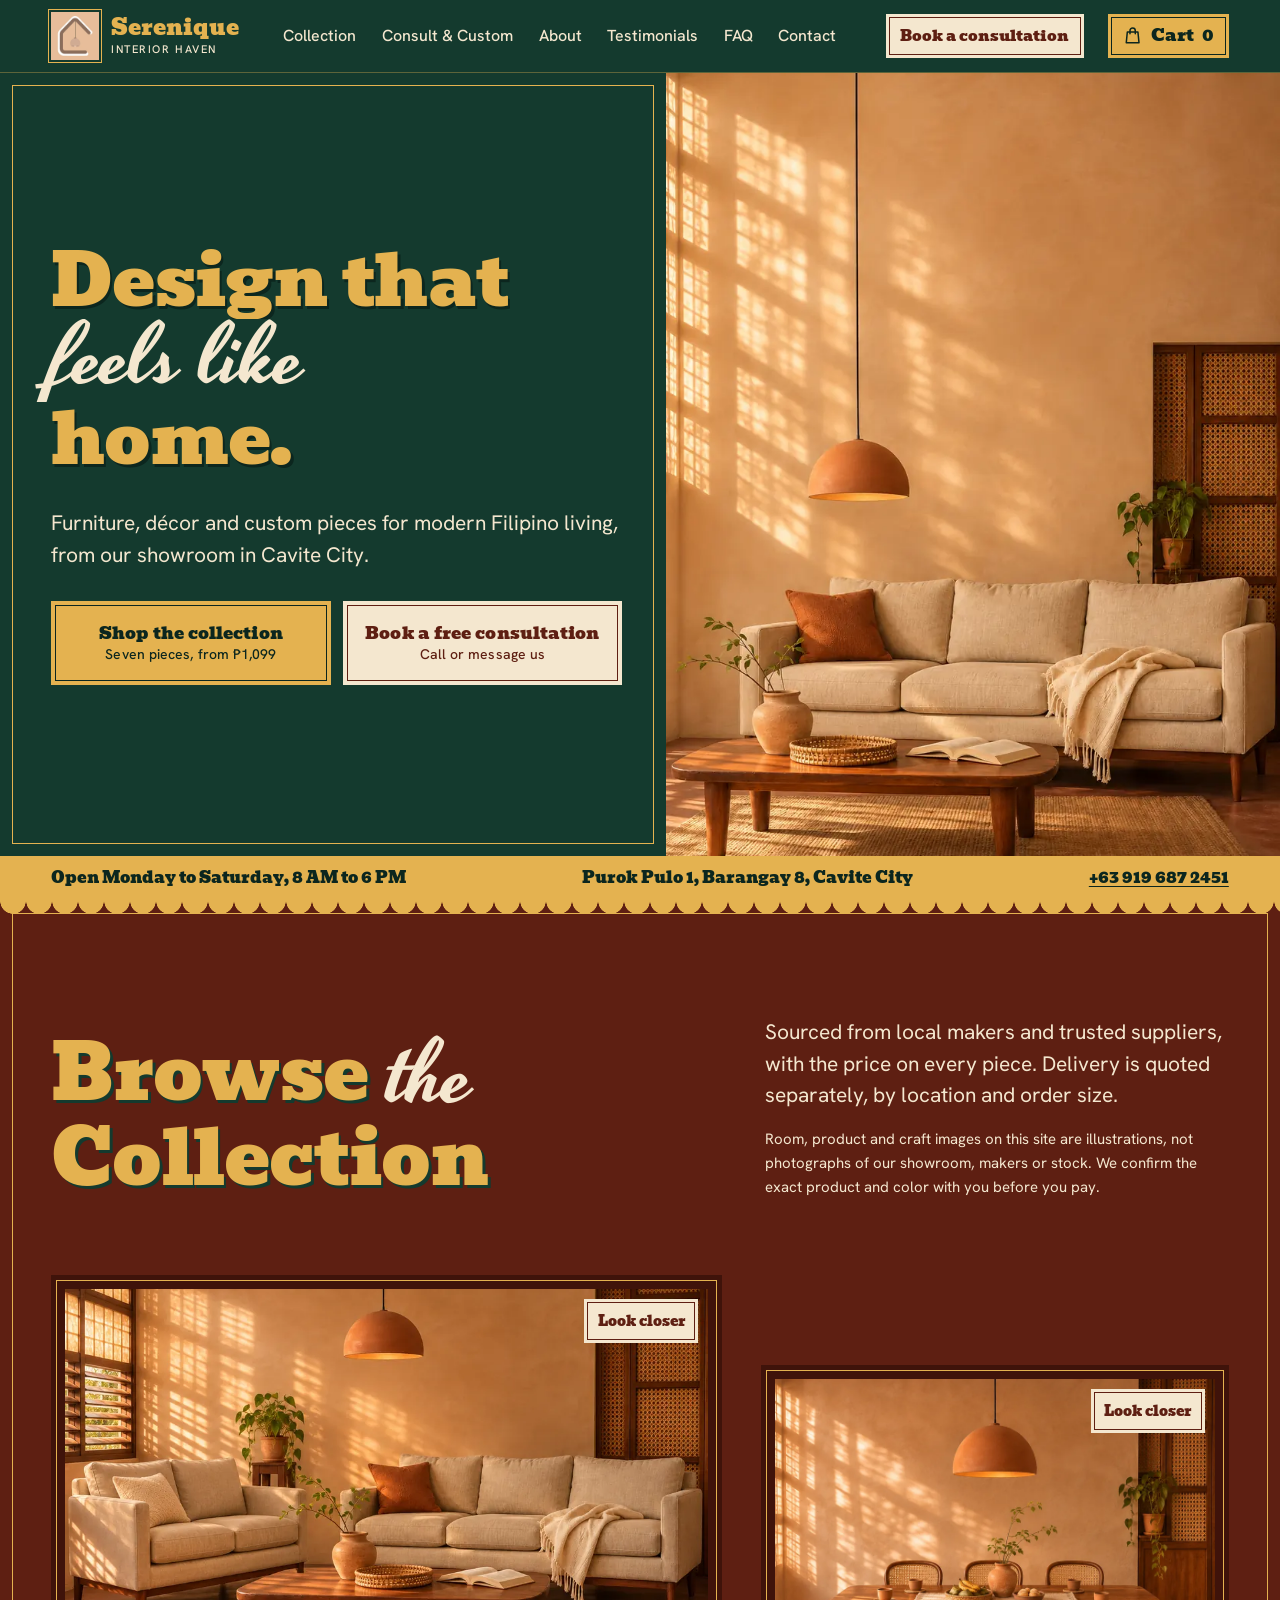
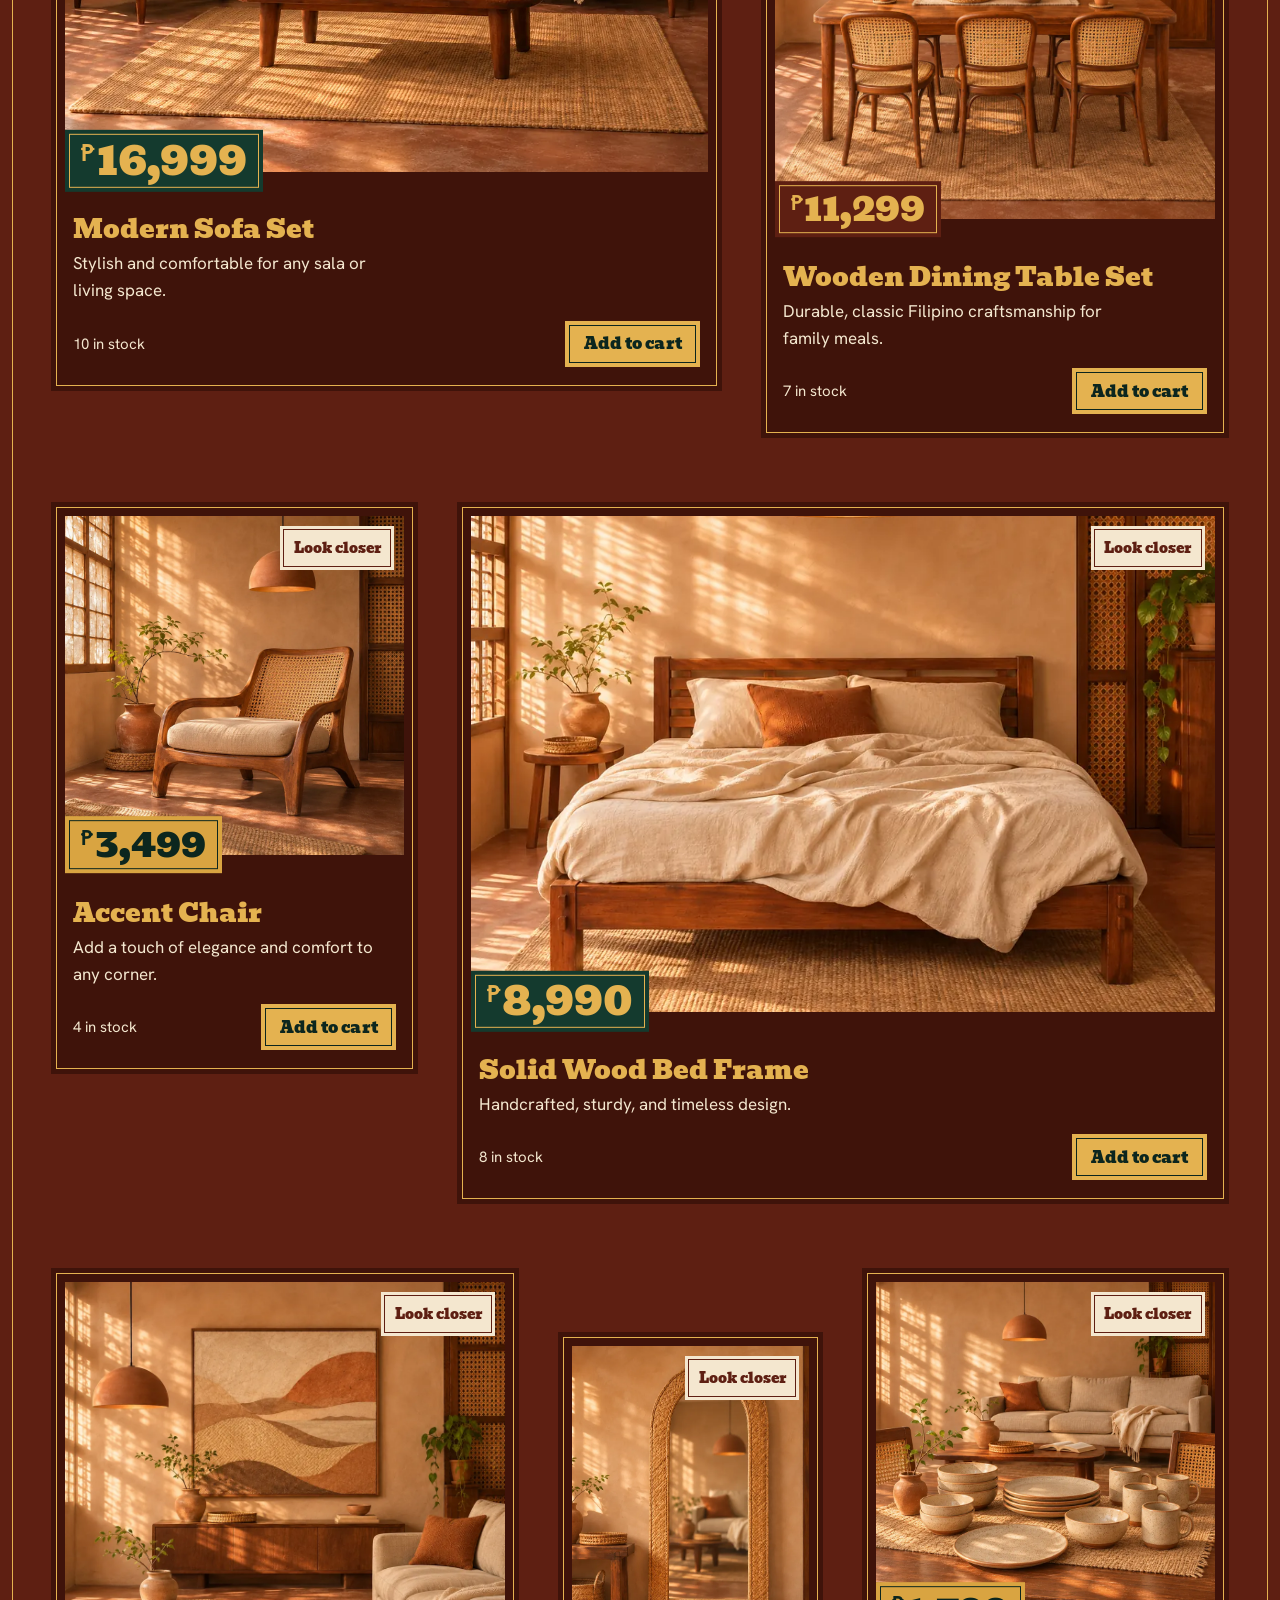
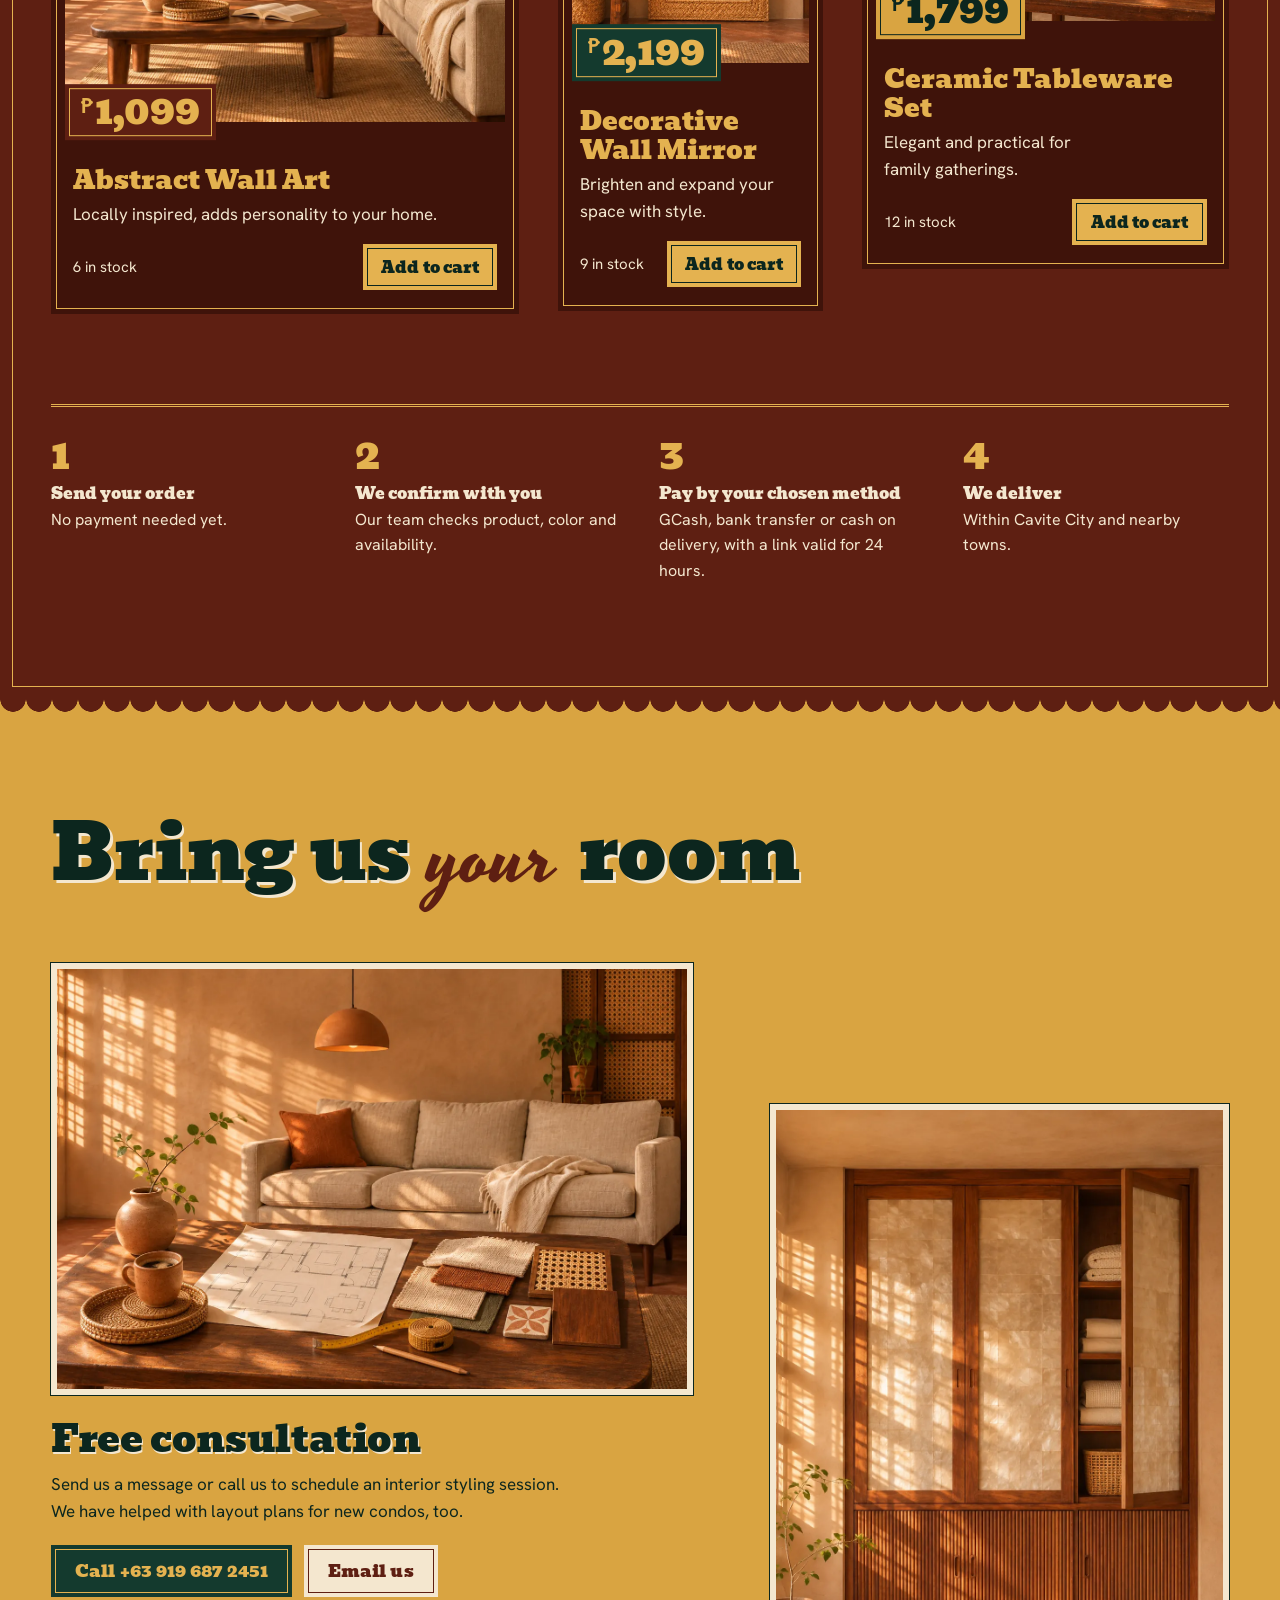
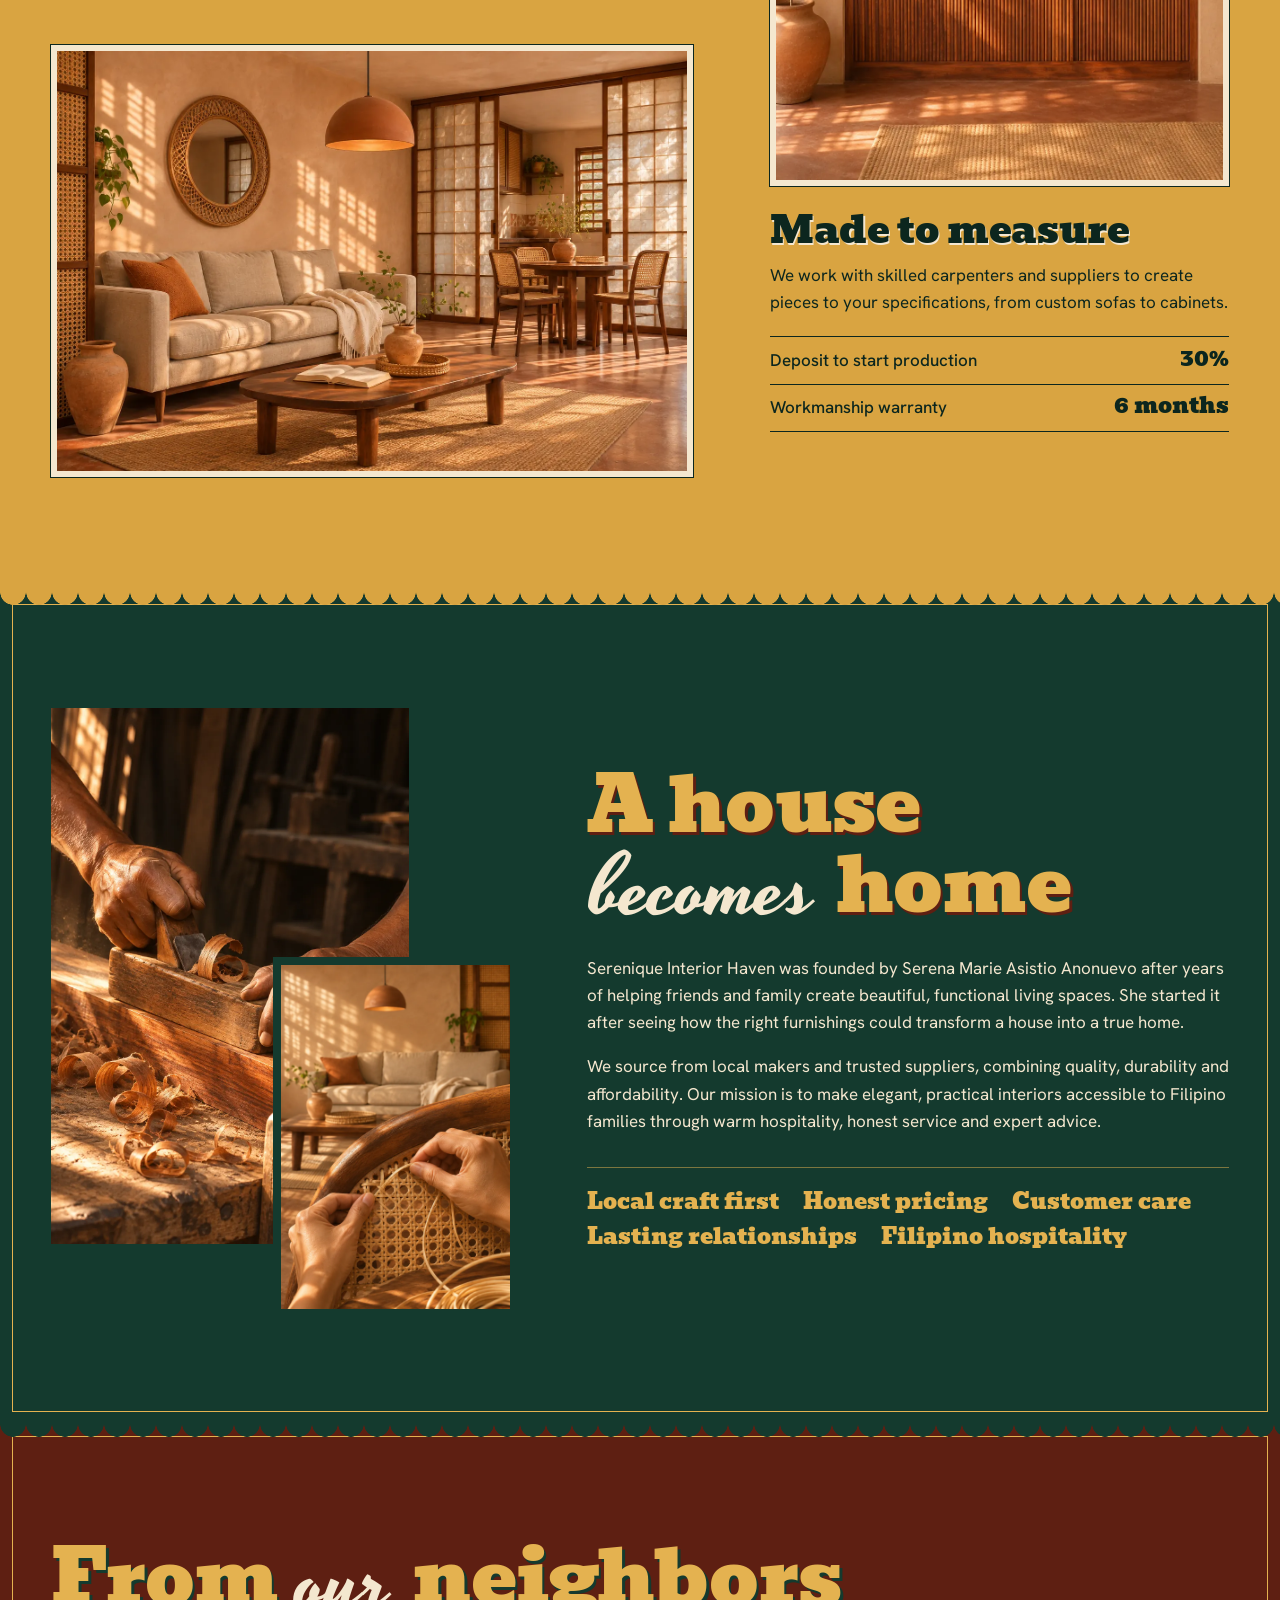
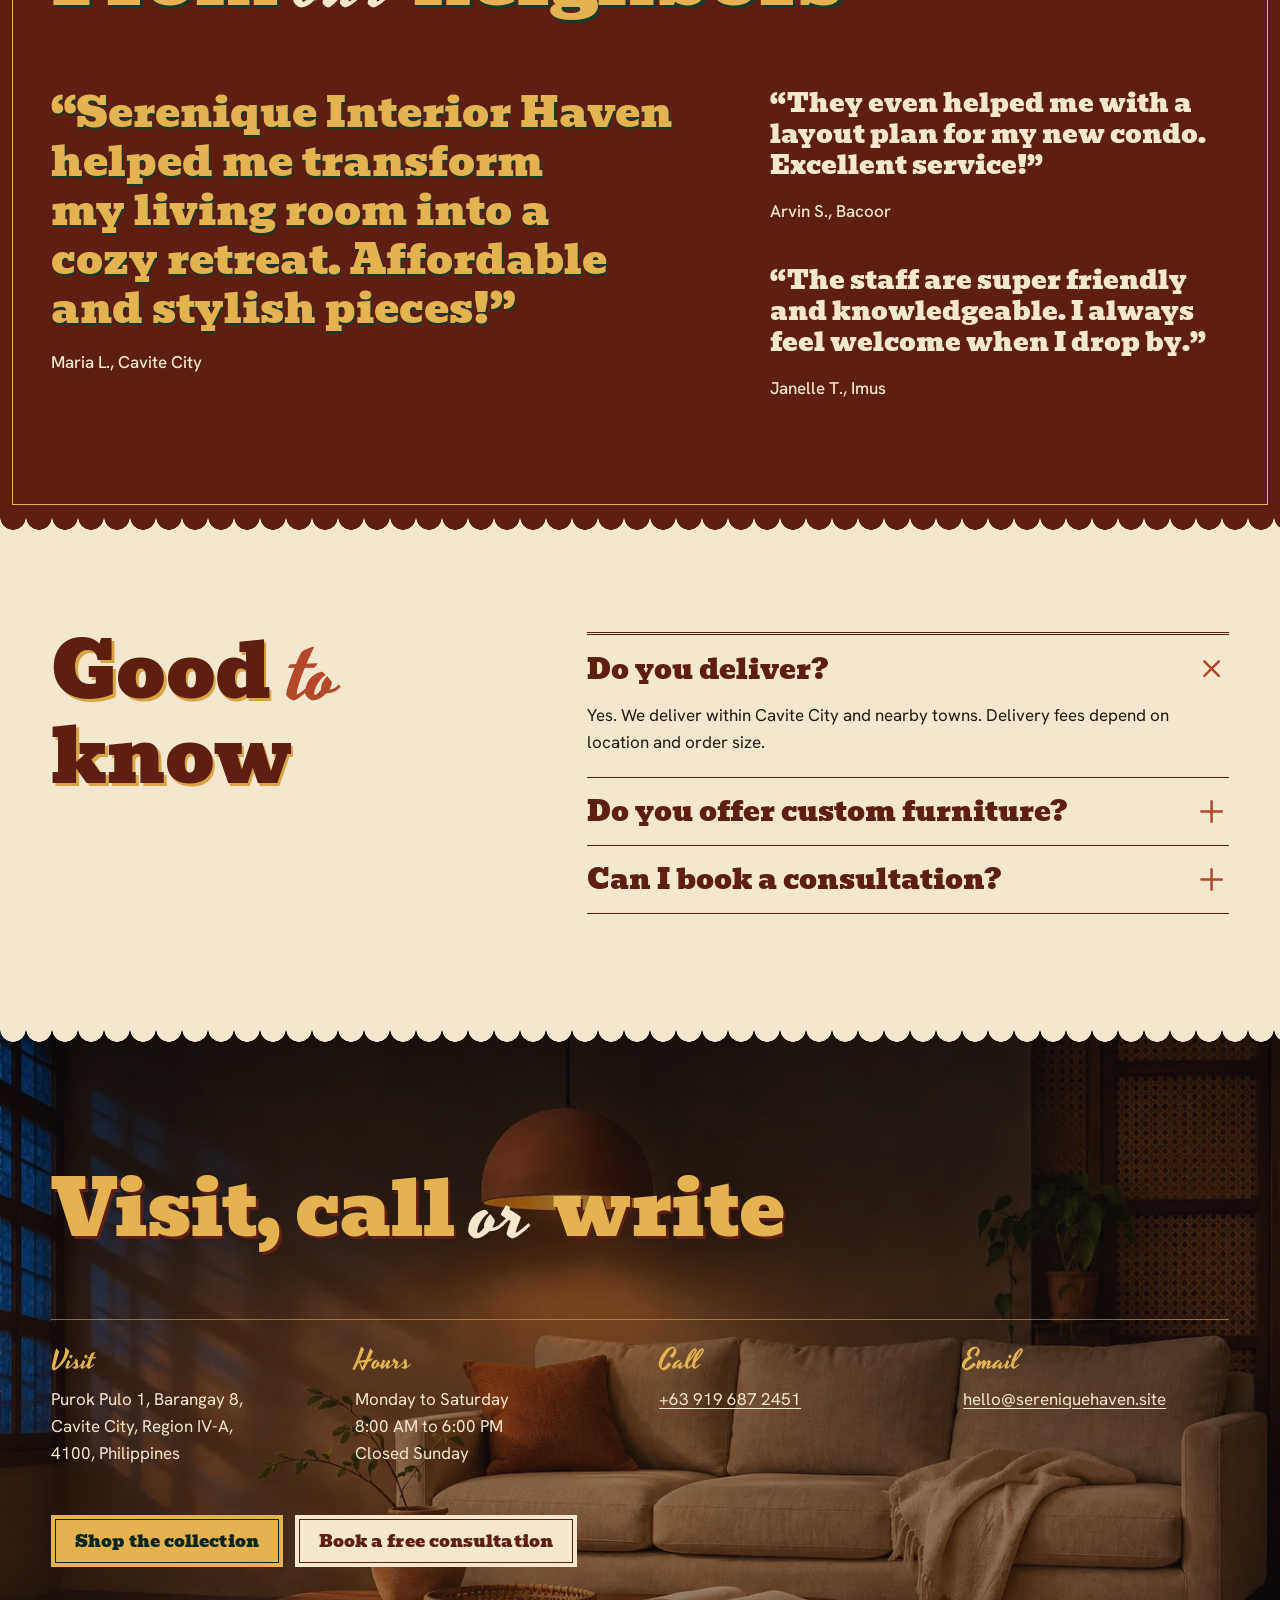
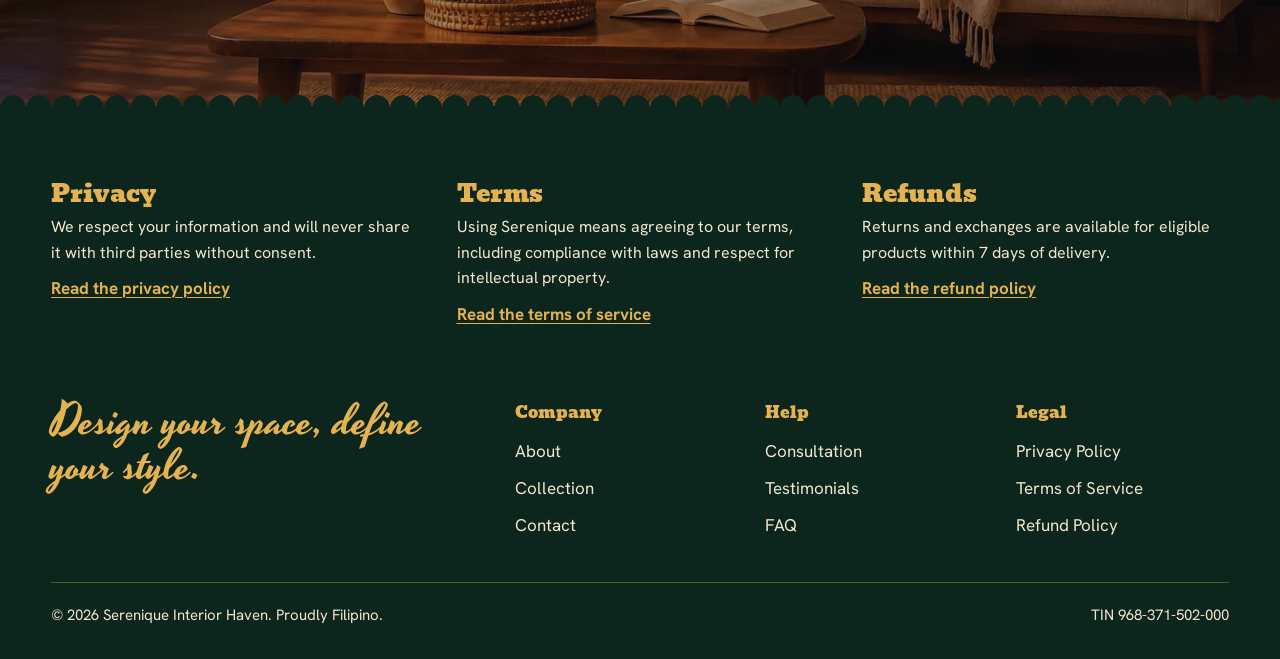
==== commit 751f1a55: "Label tax number as TIN in footer Co-Authored-By: Claude Opus 5.5 <noreply@anthropic.com>" ====
--- a/index.html
+++ b/index.html
@@ -393,7 +393,7 @@
       </div>
       <div class="footer-bottom">
         <span>&copy; <span class="footer-year">2026</span> Serenique Interior Haven. Proudly Filipino.</span>
-        <span>Business Reg. No. 968-371-502-000</span>
+        <span>TIN 968-371-502-000</span>
       </div>
     </div>
   </footer>
